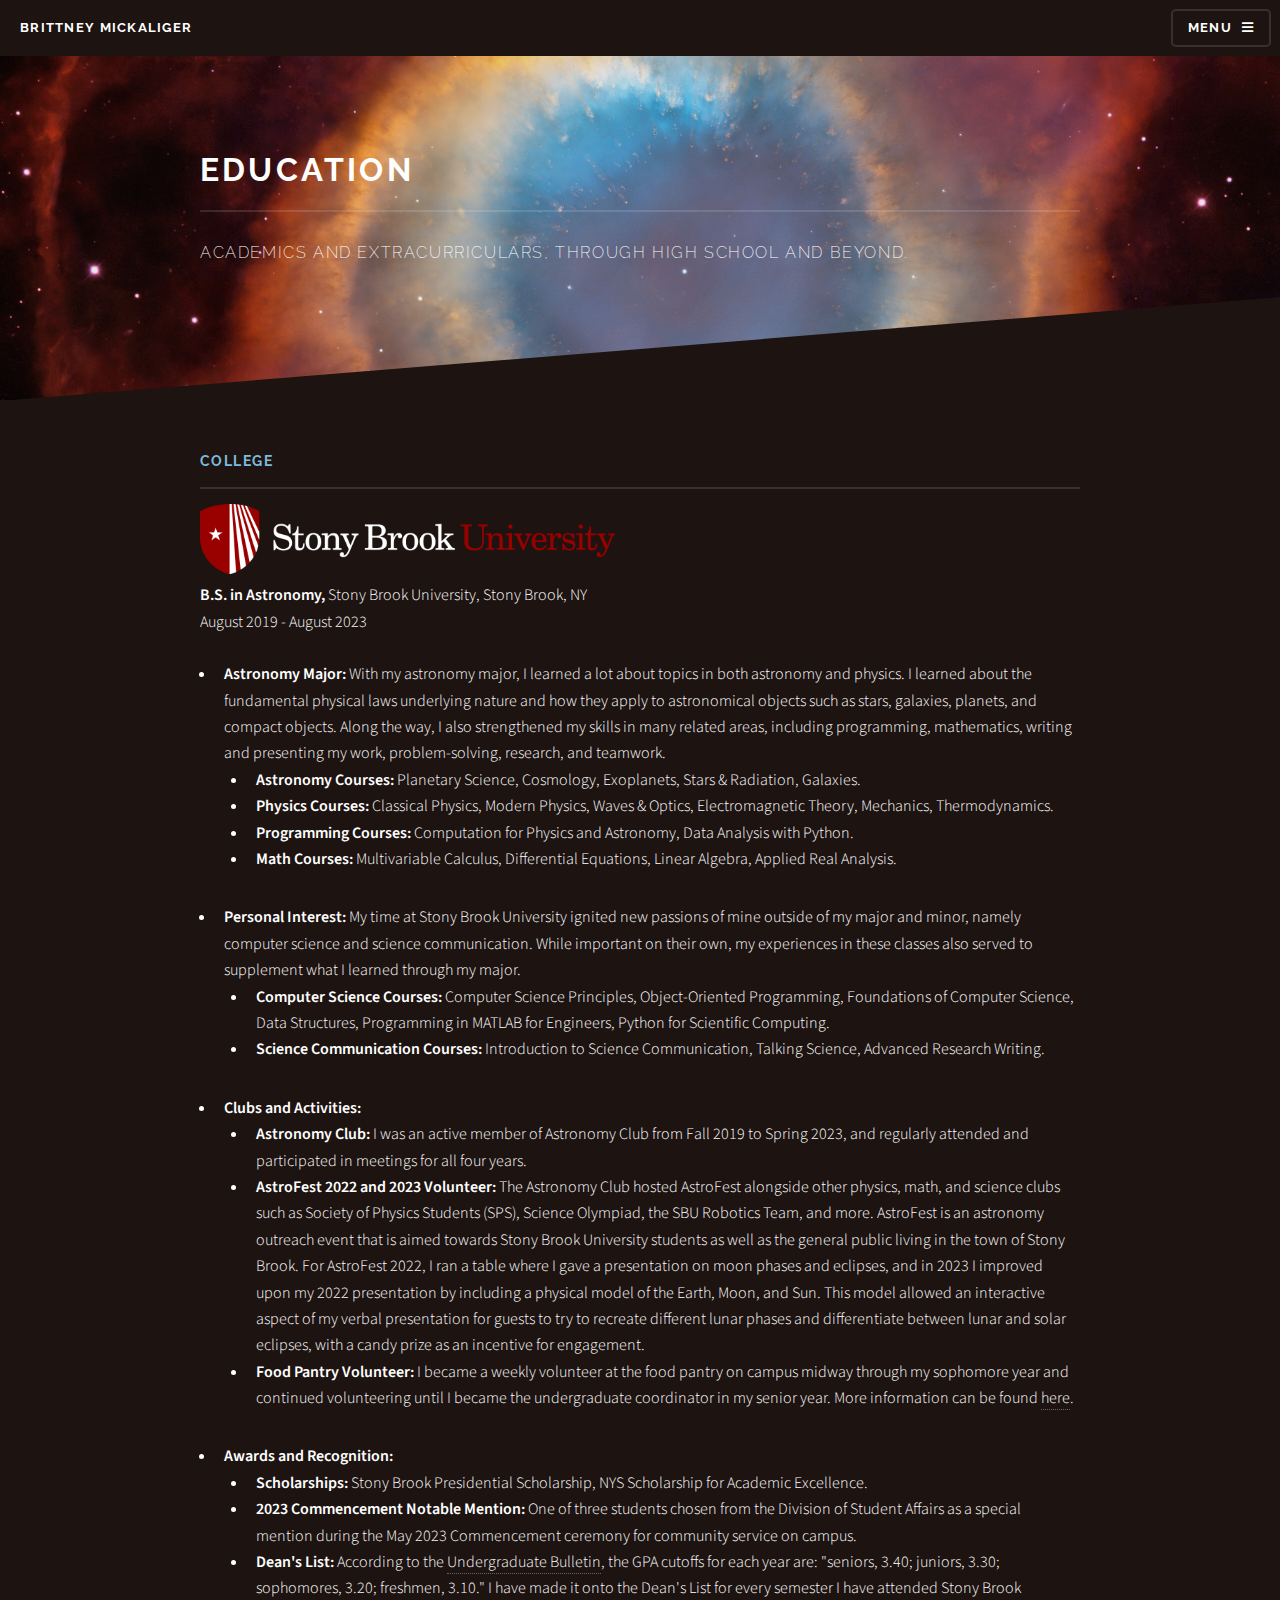
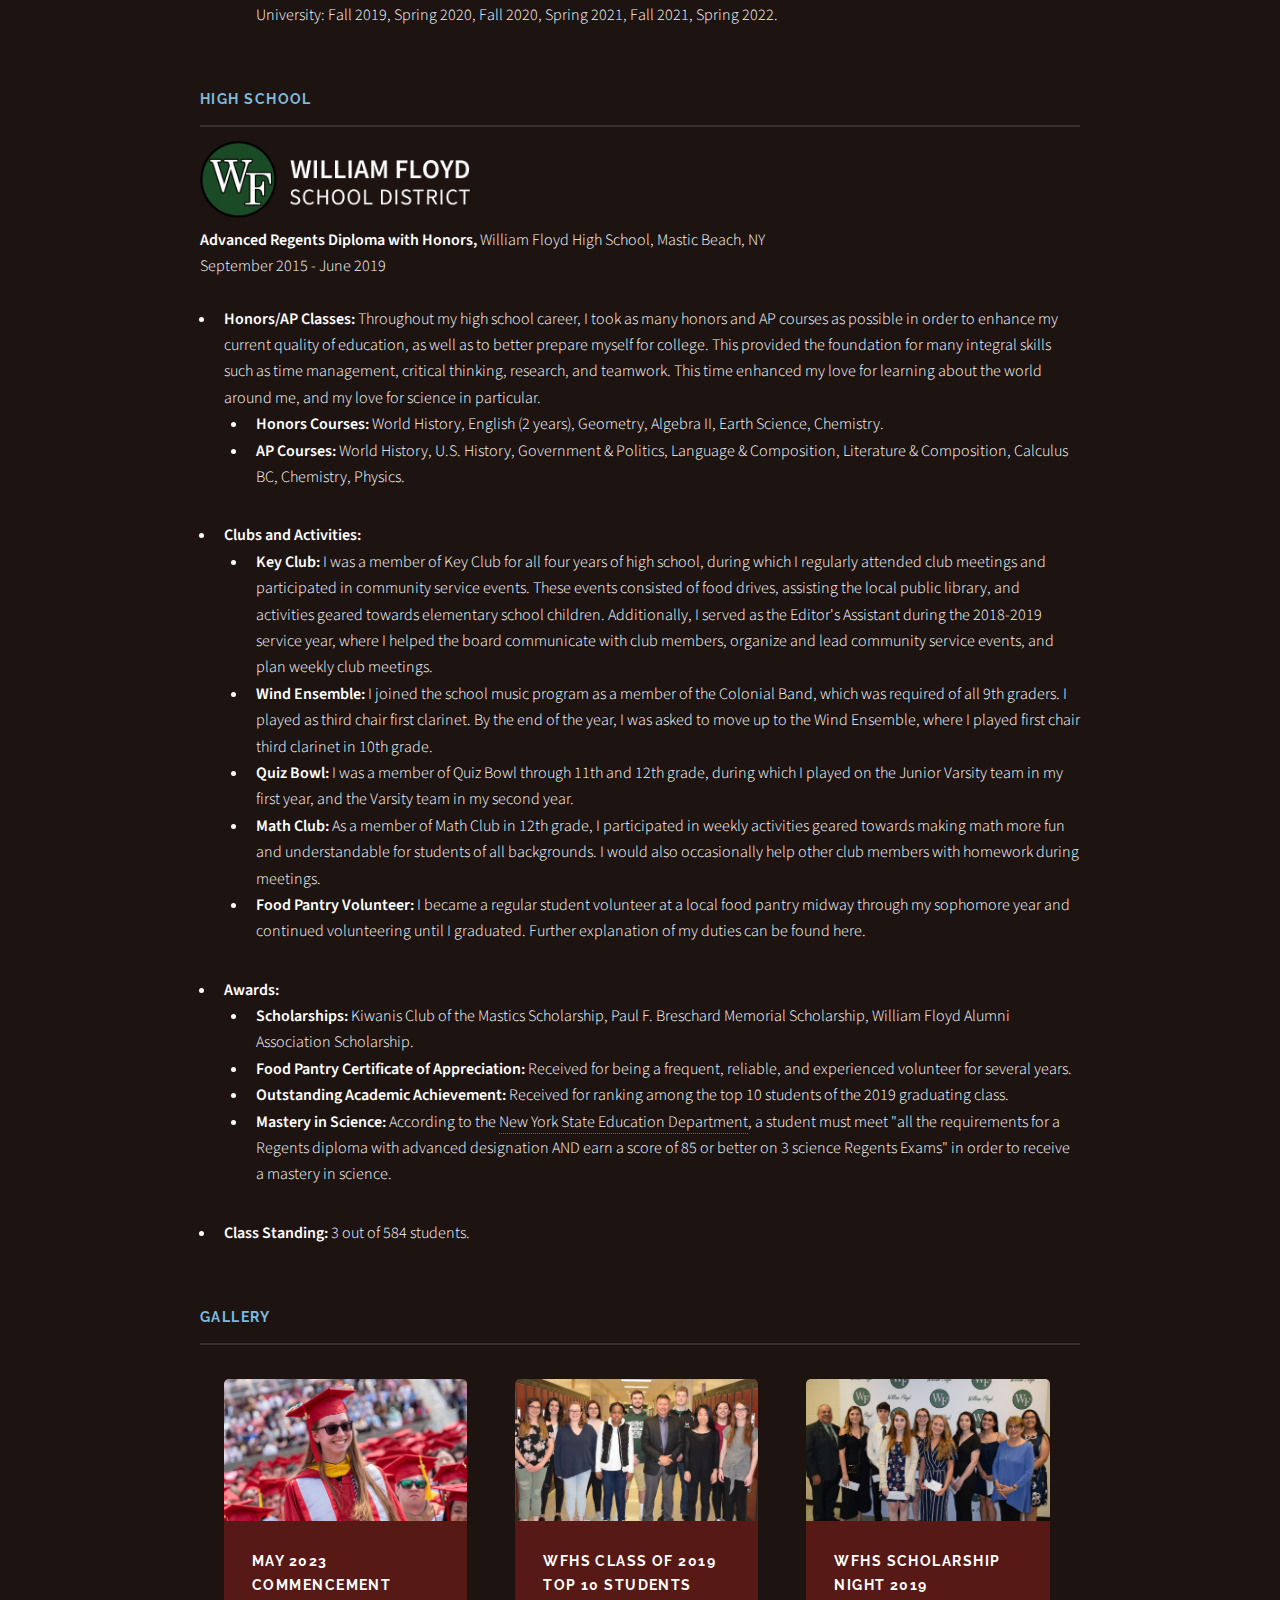
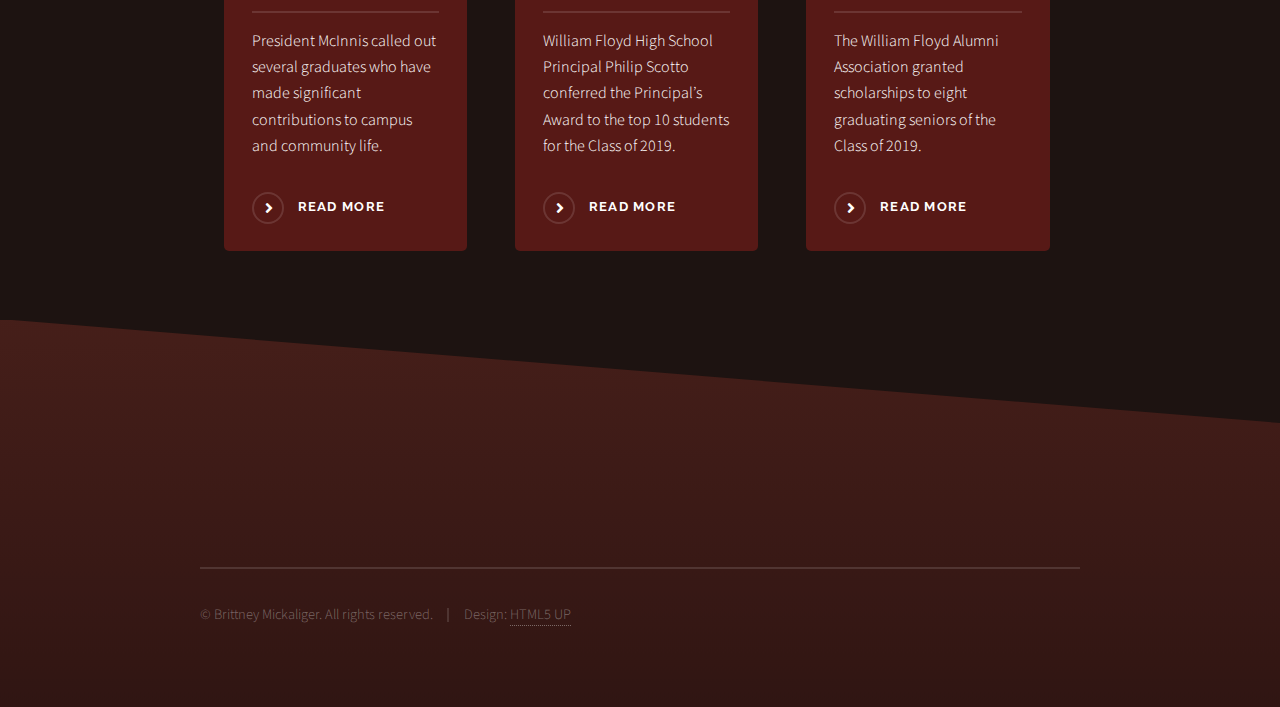
==== education.html @ c7c62855 "Added new page and updated previous ones." ====
<!DOCTYPE HTML>
<!--
	Solid State by HTML5 UP
	html5up.net | @ajlkn
	Free for personal and commercial use under the CCA 3.0 license (html5up.net/license)
-->
<html>
	<head>
		<title>Brittney Mickaliger's Education</title>
		<meta charset="utf-8" />
		<meta name="viewport" content="width=device-width, initial-scale=1, user-scalable=no" />
		<link rel="stylesheet" href="assets/css/main.css" />
		<noscript><link rel="stylesheet" href="assets/css/noscript.css" /></noscript>
	</head>
	<body class="is-preload">

		<!-- Page Wrapper -->
			<div id="page-wrapper">

				<!-- Header -->
					<header id="header">
						<h1><a href="index.html">Brittney Mickaliger</a></h1>
						<nav>
							<a href="#menu">Menu</a>
						</nav>
					</header>

				<!-- Menu -->
					<nav id="menu">
						<div class="inner">
							<h2>Menu</h2>
							<ul class="links">
								<li><a href="index.html">Home</a></li>
								<li><a href="experience.html">Experience</a></li>
								<li><a href="education.html">Education</a></li>
								<li><a href="skills.html">Skills</a></li>
								<li><a href="gallery.html">Gallery</a></li>
							</ul>
							<a href="#" class="close">Close</a>
						</div>
					</nav>

				<!-- Wrapper -->
					<section id="wrapper">
						<header>
							<div class="inner">
								<h2>Education</h2>
								<p>Academics and extracurriculars, through high school and beyond.</p>
							</div>
						</header>

						<!-- Content -->
							<div class="wrapper">
								<div class="inner">
								
									<h3 class="major"><font color="#7FBBDD">College</font></h3>
									<div class="col-6 col-12-medium">
												<a href="https://www.stonybrook.edu/" class="image"><img src="images/sbulogo.png" width="415" height="70" alt="Stony Brook University logo." /></a><br>												
												<b>B.S. in Astronomy,</b> Stony Brook University, Stony Brook, NY<br />
												August 2019 - August 2023 <br /><br />
												<ul>
													<li><b>Astronomy Major:</b> With my astronomy major, I learned a lot about topics in both astronomy and physics. I learned about the fundamental physical laws underlying nature and how they apply to astronomical objects such as stars, galaxies, planets, and compact objects. Along the way, I also strengthened my skills in many related areas, including programming, mathematics, writing and presenting my work, problem-solving, research, and teamwork.</li>
													
													  <ul><ul>
													    <li><b>Astronomy Courses:</b> Planetary Science, Cosmology, Exoplanets, Stars &amp; Radiation, Galaxies.</li>
													    <li><b>Physics Courses:</b> Classical Physics, Modern Physics, Waves &amp; Optics, Electromagnetic Theory, Mechanics, Thermodynamics.</li>
													    <li><b>Programming Courses:</b> Computation for Physics and Astronomy, Data Analysis with Python.</li>
													    <li><b>Math Courses:</b> Multivariable Calculus, Differential Equations, Linear Algebra, Applied Real Analysis.<br /></li>
													  </ul></ul>
													  
													<li><b>Personal Interest:</b> My time at Stony Brook University ignited new passions of mine outside of my major and minor, namely computer science and science communication. While important on their own, my experiences in these classes also served to supplement what I learned through my major.</li>
													
													  <ul><ul>
													    <li><b>Computer Science Courses:</b> Computer Science Principles, Object-Oriented Programming, Foundations of Computer Science, Data Structures, Programming in MATLAB for Engineers, Python for Scientific Computing.</li>
													    <li><b>Science Communication Courses:</b> Introduction to Science Communication, Talking Science, Advanced Research Writing.<br /></li>
													  </ul></ul>
													
													<li><b>Clubs and Activities:</b></li>
													
													  <ul><ul>
													    <li><b>Astronomy Club:</b> I was an active member of Astronomy Club from Fall 2019 to Spring 2023, and regularly attended and participated in meetings for all four years.</li>
													    <li><b>AstroFest 2022 and 2023 Volunteer:</b> The Astronomy Club hosted AstroFest alongside other physics, math, and science clubs such as Society of Physics Students (SPS), Science Olympiad, the SBU Robotics Team, and more. AstroFest is an astronomy outreach event that is aimed towards Stony Brook University students as well as the general public living in the town of Stony Brook. For AstroFest 2022, I ran a table where I gave a presentation on moon phases and eclipses, and in 2023 I improved upon my 2022 presentation by including a physical model of the Earth, Moon, and Sun. This model allowed an interactive aspect of my verbal presentation for guests to try to recreate different lunar phases and differentiate between lunar and solar eclipses, with a candy prize as an incentive for engagement.
													    <li><b>Food Pantry Volunteer:</b> I became a weekly volunteer at the food pantry on campus midway through my sophomore year and continued volunteering until I became the undergraduate coordinator in my senior year. More information can be found <a href="experience.html">here</a>.<br /> </li>
													  </ul></ul>
													  
													<li><b>Awards and Recognition:</b></li>
													
													<ul><ul>
													  <li><b>Scholarships:</b> Stony Brook Presidential Scholarship, NYS Scholarship for Academic Excellence.</li>
													  <li><b>2023 Commencement Notable Mention:</b> One of three students chosen from the Division of Student Affairs as a special mention during the May 2023 Commencement ceremony for community service on campus.</li>
													  <li><b>Dean's List:</b> According to the <a href="https://www.stonybrook.edu/sb/bulletin/current/policiesandregulations/scholarships_honors_awards/deans_list.php">Undergraduate Bulletin</a>, the GPA cutoffs for each year are: "seniors, 3.40; juniors, 3.30; sophomores, 3.20; freshmen, 3.10." I have made it onto the Dean's List for every semester I have attended Stony Brook University: Fall 2019, Spring 2020, Fall 2020, Spring 2021, Fall 2021, Spring 2022.<br /></li>
													</ul></ul>
												</ul>
											</div>

                  <br />
									<h3 class="major"><font color="#7FBBDD">High School</font></h3>
									<div class="col-6 col-12-medium">
									      <a href="https://www.wfsd.k12.ny.us/" class="image"><img src="images/wfloyd.png" width="270" height="77" alt="William Floyd School District logo." /></a><br>
												<b>Advanced Regents Diploma with Honors,</b> William Floyd High School, Mastic Beach, NY<br />
												September 2015 - June 2019 <br /><br />
												<ul>
													<li><b>Honors/AP Classes:</b> Throughout my high school career, I took as many honors and AP courses as possible in order to enhance my current quality of education, as well as to better prepare myself for college. This provided the foundation for many integral skills such as time management, critical thinking, research, and teamwork. This time enhanced my love for learning about the world around me, and my love for science in particular.</li>
													
													  <ul><ul>
													    <li><b>Honors Courses:</b> World History, English (2 years), Geometry, Algebra II, Earth Science, Chemistry.</li>
													    <li><b>AP Courses:</b> World History, U.S. History, Government & Politics, Language & Composition, Literature & Composition, Calculus BC, Chemistry, Physics.<br /></li>
													  </ul></ul>
													
													<li><b>Clubs and Activities:</b></li>
													
													  <ul><ul>
													    <li><b>Key Club:</b> I was a member of Key Club for all four years of high school, during which I regularly attended club meetings and participated in community service events. These events consisted of food drives, assisting the local public library, and activities geared towards elementary school children. Additionally, I served as the Editor's Assistant during the 2018-2019 service year, where I helped the board communicate with club members, organize and lead community service events, and plan weekly club meetings.</li>
													    <li><b>Wind Ensemble:</b> I joined the school music program as a member of the Colonial Band, which was required of all 9th graders. I played as third chair first clarinet. By the end of the year, I was asked to move up to the Wind Ensemble, where I played first chair third clarinet in 10th grade.</li>
													    <li><b>Quiz Bowl:</b> I was a member of Quiz Bowl through 11th and 12th grade, during which I played on the Junior Varsity team in my first year, and the Varsity team in my second year.</li>
													    <li><b>Math Club:</b> As a member of Math Club in 12th grade, I participated in weekly activities geared towards making math more fun and understandable for students of all backgrounds. I would also occasionally help other club members with homework during meetings. </li>
													    <li><b>Food Pantry Volunteer:</b> I became a regular student volunteer at a local food pantry midway through my sophomore year and continued volunteering until I graduated. Further explanation of my duties can be found here.<br /> </li>
													  </ul></ul>
													  
													<li><b>Awards:</b></li>
													
													<ul><ul>
													  <li><b>Scholarships:</b> Kiwanis Club of the Mastics Scholarship, Paul F. Breschard Memorial Scholarship, William Floyd Alumni Association Scholarship.</li>
													  <li><b>Food Pantry Certificate of Appreciation:</b> Received for being a frequent, reliable, and experienced volunteer for several years.</li>
													  <li><b>Outstanding Academic Achievement:</b> Received for ranking among the top 10 students of the 2019 graduating class.</li>
													  <li><b>Mastery in Science:</b> According to the <a href="http://www.nysed.gov/common/nysed/files/currentdiplomarequirements.pdf">New York State Education Department</a>, a student must meet "all the requirements for a Regents diploma with advanced designation AND earn a score of 85 or better on 3 science Regents Exams" in order to receive a mastery in science.<br /></li>
													</ul></ul>
													
													<li><b>Class Standing:</b> 3 out of 584 students.</li>
												</ul>
											</div>

                  <br />
									<h3 class="major"><font color="#7FBBDD">Gallery</font></h3>

									<section class="features">
										<article>
											<a href="https://news.stonybrook.edu/university/class-of-2023-celebrates-at-63rd-sbu-commencement/" class="image"><img src="images/commencement.jpg" alt="" /></a>
											<h3 class="major">May 2023 Commencement</h3>
											<p>President McInnis called out several graduates who have made significant contributions to campus and community life.</p>
											<a href="https://news.stonybrook.edu/university/class-of-2023-celebrates-at-63rd-sbu-commencement/" class="special">Read more</a>
										</article>
										<article>
											<a href="https://www.wfsd.k12.ny.us/post/~board/posts/post/top-10-students-for-the-william-floyd-class-of-2019" class="image"><img src="images/wfhs_2019.jpg" alt="" /></a>
											<h3 class="major">WFHS Class of 2019 Top 10 Students</h3>
											<p>William Floyd High School Principal Philip Scotto conferred the Principal’s Award to the top 10 students for the Class of 2019.</p>
											<a href="https://www.wfsd.k12.ny.us/post/~board/posts/post/top-10-students-for-the-william-floyd-class-of-2019" class="special">Read more</a>
										</article>
										<article>
											<a href="https://www.facebook.com/WilliamFloydAlumniAssociation/photos/pb.100063644469193.-2207520000/10157106839129220/?type=3" class="image"><img src="images/scholarship_2019.jpg" alt="" /></a>
											<h3 class="major">WFHS Scholarship Night 2019</h3>
											<p>The William Floyd Alumni Association granted scholarships to eight graduating seniors of the Class of 2019.</p>
											<a href="https://www.facebook.com/WilliamFloydAlumniAssociation/photos/pb.100063644469193.-2207520000/10157106839129220/?type=3" class="special">Read more</a>
										</article>
									</section>

								</div>
							</div>

					</section>

				<!-- Footer -->
					<section id="footer">
						<div class="inner">
							<ul class="copyright">
								<li>&copy; Brittney Mickaliger. All rights reserved.</li><li>Design: <a href="http://html5up.net">HTML5 UP</a></li>
							</ul>
						</div>
					</section>

			</div>

		<!-- Scripts -->
			<script src="assets/js/jquery.min.js"></script>
			<script src="assets/js/jquery.scrollex.min.js"></script>
			<script src="assets/js/browser.min.js"></script>
			<script src="assets/js/breakpoints.min.js"></script>
			<script src="assets/js/util.js"></script>
			<script src="assets/js/main.js"></script>

	</body>
</html>
---- assets/css/main.css ----
@import url(fontawesome-all.min.css);
@import url("https://fonts.googleapis.com/css?family=Raleway:200,700|Source+Sans+Pro:300,600,300italic,600italic");

/*
	Solid State by HTML5 UP
	html5up.net | @ajlkn
	Free for personal and commercial use under the CCA 3.0 license (html5up.net/license)
*/

html, body, div, span, applet, object,
iframe, h1, h2, h3, h4, h5, h6, p, blockquote,
pre, a, abbr, acronym, address, big, cite,
code, del, dfn, em, img, ins, kbd, q, s, samp,
small, strike, strong, sub, sup, tt, var, b,
u, i, center, dl, dt, dd, ol, ul, li, fieldset,
form, label, legend, table, caption, tbody,
tfoot, thead, tr, th, td, article, aside,
canvas, details, embed, figure, figcaption,
footer, header, hgroup, menu, nav, output, ruby,
section, summary, time, mark, audio, video {
	margin: 0;
	padding: 0;
	border: 0;
	font-size: 100%;
	font: inherit;
	vertical-align: baseline;}

article, aside, details, figcaption, figure,
footer, header, hgroup, menu, nav, section {
	display: block;}

body {
	line-height: 1;
}

ol, ul {
	list-style: none;
}

blockquote, q {
	quotes: none;
}

	blockquote:before, blockquote:after, q:before, q:after {
		content: '';
		content: none;
	}

table {
	border-collapse: collapse;
	border-spacing: 0;
}

body {
	-webkit-text-size-adjust: none;
}

mark {
	background-color: transparent;
	color: inherit;
}

input::-moz-focus-inner {
	border: 0;
	padding: 0;
}

input, select, textarea {
	-moz-appearance: none;
	-webkit-appearance: none;
	-ms-appearance: none;
	appearance: none;
}

/* Basic */

	@-ms-viewport {
		width: device-width;
	}

	body {
		-ms-overflow-style: scrollbar;
	}

	@media screen and (max-width: 480px) {

		html, body {
			min-width: 320px;
		}

	}

	html {
		box-sizing: border-box;
	}

	*, *:before, *:after {
		box-sizing: inherit;
	}

	body {
		background-color: #1D1311;
		background-image: linear-gradient(to top, rgba(29, 19, 17, 0.1), rgba(29, 19, 17, 0.1)), url("../../images/banner.jpg");
		background-size: auto,
 cover;
		background-attachment: fixed,
 fixed;
		background-position: center,
 center;
	}

		body.is-preload *, body.is-preload *:before, body.is-preload *:after {
			-moz-animation: none !important;
			-webkit-animation: none !important;
			-ms-animation: none !important;
			animation: none !important;
			-moz-transition: none !important;
			-webkit-transition: none !important;
			-ms-transition: none !important;
			transition: none !important;
		}

/* Type */

	body, input, select, textarea {
		color: #ffffff;
		font-family: "Source Sans Pro", Helvetica, sans-serif;
		font-size: 16.5pt;
		font-weight: 300;
		line-height: 1.65;
	}

		@media screen and (max-width: 1680px) {

			body, input, select, textarea {
				font-size: 13pt;
			}

		}

		@media screen and (max-width: 1280px) {

			body, input, select, textarea {
				font-size: 12pt;
			}

		}

		@media screen and (max-width: 980px) {

			body, input, select, textarea {
				font-size: 12pt;
			}

		}

		@media screen and (max-width: 736px) {

			body, input, select, textarea {
				font-size: 12pt;
			}

		}

		@media screen and (max-width: 480px) {

			body, input, select, textarea {
				font-size: 12pt;
			}

		}

	a {
		-moz-transition: color 0.2s ease-in-out, border-bottom-color 0.2s ease-in-out;
		-webkit-transition: color 0.2s ease-in-out, border-bottom-color 0.2s ease-in-out;
		-ms-transition: color 0.2s ease-in-out, border-bottom-color 0.2s ease-in-out;
		transition: color 0.2s ease-in-out, border-bottom-color 0.2s ease-in-out;
		border-bottom: dotted 1px rgba(255, 255, 255, 0.35);
		color: #ffffff;
		text-decoration: none;
	}

		a:hover {
			border-bottom-color: transparent;
			color: #ffffff !important;
		}

		a.special:not(.button) {
			text-decoration: none;
			border-bottom: 0;
			display: block;
			font-family: Raleway, Helvetica, sans-serif;
			font-size: 0.8em;
			font-weight: 700;
			letter-spacing: 0.1em;
			margin: 0 0 2em 0;
			text-transform: uppercase;
		}

			a.special:not(.button):before {
				-moz-osx-font-smoothing: grayscale;
				-webkit-font-smoothing: antialiased;
				display: inline-block;
				font-style: normal;
				font-variant: normal;
				text-rendering: auto;
				line-height: 1;
				text-transform: none !important;
				font-family: 'Font Awesome 5 Free';
				font-weight: 900;
			}

			a.special:not(.button):before {
				-moz-transition: background-color 0.2s ease-in-out;
				-webkit-transition: background-color 0.2s ease-in-out;
				-ms-transition: background-color 0.2s ease-in-out;
				transition: background-color 0.2s ease-in-out;
				border-radius: 100%;
				border: solid 2px rgba(255, 255, 255, 0.125);
				content: '\f105';
				display: inline-block;
				font-size: 1.25em;
				height: 2em;
				line-height: 1.75em;
				margin-right: 0.85em;
				text-align: center;
				text-indent: 0.15em;
				vertical-align: middle;
				width: 2em;
			}

			a.special:not(.button):hover:before {
				background-color: rgba(255, 255, 255, 0.025);
			}

			a.special:not(.button):active:before {
				background-color: rgba(255, 255, 255, 0.075);
			}

	strong, b {
		color: #ffffff;
		font-weight: 600;
	}

	em, i {
		font-style: italic;
	}

	p {
		margin: 0 0 2em 0;
	}

	h1, h2, h3, h4, h5, h6 {
		color: #ffffff;
		font-family: Raleway, Helvetica, sans-serif;
		font-weight: 700;
		letter-spacing: 0.1em;
		margin: 0 0 1em 0;
		text-transform: uppercase;
	}

		h1 a, h2 a, h3 a, h4 a, h5 a, h6 a {
			color: inherit;
			text-decoration: none;
			border-bottom: 0;
		}

		h1 span, h2 span, h3 span, h4 span, h5 span, h6 span {
			font-weight: 200;
		}

		h1.major, h2.major, h3.major, h4.major, h5.major, h6.major {
			padding-bottom: 1em;
			border-bottom: solid 2px rgba(255, 255, 255, 0.125);
		}

	h2 {
		font-size: 1.2em;
	}

	h3 {
		font-size: 0.9em;
	}

	h4 {
		font-size: 0.7em;
	}

	h5 {
		font-size: 0.7em;
	}

	h6 {
		font-size: 0.7em;
	}

	@media screen and (max-width: 736px) {

		h2 {
			font-size: 1em;
		}

		h3 {
			font-size: 0.8em;
		}

	}

	sub {
		font-size: 0.8em;
		position: relative;
		top: 0.5em;
	}

	sup {
		font-size: 0.8em;
		position: relative;
		top: -0.5em;
	}

	blockquote {
		border-left: solid 4px rgba(255, 255, 255, 0.125);
		margin: 0 0 2em 0;
		padding: 0.5em 0 0.5em 2em;
	}

	code {
		background: rgba(255, 255, 255, 0.025);
		border-radius: 5px;
		border: solid 2px rgba(255, 255, 255, 0.125);
		font-family: "Courier New", monospace;
		font-size: 0.9em;
		margin: 0 0.25em;
		padding: 0.25em 0.65em;
	}

	pre {
		-webkit-overflow-scrolling: touch;
		font-family: "Courier New", monospace;
		font-size: 0.9em;
		margin: 0 0 2em 0;
	}

		pre code {
			display: block;
			line-height: 1.75em;
			padding: 1em 1.5em;
			overflow-x: auto;
		}

	hr {
		border: 0;
		border-bottom: solid 2px rgba(255, 255, 255, 0.125);
		margin: 2.5em 0;
	}

		hr.major {
			margin: 4em 0;
		}

	.align-left {
		text-align: left;
	}

	.align-center {
		text-align: center;
	}

	.align-right {
		text-align: right;
	}

/* Row */

	.row {
		display: flex;
		flex-wrap: wrap;
		box-sizing: border-box;
		align-items: stretch;
	}

		.row > * {
			box-sizing: border-box;
		}

		.row.gtr-uniform > * > :last-child {
			margin-bottom: 0;
		}

		.row.aln-left {
			justify-content: flex-start;
		}

		.row.aln-center {
			justify-content: center;
		}

		.row.aln-right {
			justify-content: flex-end;
		}

		.row.aln-top {
			align-items: flex-start;
		}

		.row.aln-middle {
			align-items: center;
		}

		.row.aln-bottom {
			align-items: flex-end;
		}

		.row > .imp {
			order: -1;
		}

		.row > .col-1 {
			width: 8.33333%;
		}

		.row > .off-1 {
			margin-left: 8.33333%;
		}

		.row > .col-2 {
			width: 16.66667%;
		}

		.row > .off-2 {
			margin-left: 16.66667%;
		}

		.row > .col-3 {
			width: 25%;
		}

		.row > .off-3 {
			margin-left: 25%;
		}

		.row > .col-4 {
			width: 33.33333%;
		}

		.row > .off-4 {
			margin-left: 33.33333%;
		}

		.row > .col-5 {
			width: 41.66667%;
		}

		.row > .off-5 {
			margin-left: 41.66667%;
		}

		.row > .col-6 {
			width: 50%;
		}

		.row > .off-6 {
			margin-left: 50%;
		}

		.row > .col-7 {
			width: 58.33333%;
		}

		.row > .off-7 {
			margin-left: 58.33333%;
		}

		.row > .col-8 {
			width: 66.66667%;
		}

		.row > .off-8 {
			margin-left: 66.66667%;
		}

		.row > .col-9 {
			width: 75%;
		}

		.row > .off-9 {
			margin-left: 75%;
		}

		.row > .col-10 {
			width: 83.33333%;
		}

		.row > .off-10 {
			margin-left: 83.33333%;
		}

		.row > .col-11 {
			width: 91.66667%;
		}

		.row > .off-11 {
			margin-left: 91.66667%;
		}

		.row > .col-12 {
			width: 100%;
		}

		.row > .off-12 {
			margin-left: 100%;
		}

		.row.gtr-0 {
			margin-top: 0;
			margin-left: 0em;
		}

			.row.gtr-0 > * {
				padding: 0 0 0 0em;
			}

			.row.gtr-0.gtr-uniform {
				margin-top: 0em;
			}

				.row.gtr-0.gtr-uniform > * {
					padding-top: 0em;
				}

		.row.gtr-25 {
			margin-top: 0;
			margin-left: -0.4375em;
		}

			.row.gtr-25 > * {
				padding: 0 0 0 0.4375em;
			}

			.row.gtr-25.gtr-uniform {
				margin-top: -0.4375em;
			}

				.row.gtr-25.gtr-uniform > * {
					padding-top: 0.4375em;
				}

		.row.gtr-50 {
			margin-top: 0;
			margin-left: -0.875em;
		}

			.row.gtr-50 > * {
				padding: 0 0 0 0.875em;
			}

			.row.gtr-50.gtr-uniform {
				margin-top: -0.875em;
			}

				.row.gtr-50.gtr-uniform > * {
					padding-top: 0.875em;
				}

		.row {
			margin-top: 0;
			margin-left: -1.75em;
		}

			.row > * {
				padding: 0 0 0 1.75em;
			}

			.row.gtr-uniform {
				margin-top: -1.75em;
			}

				.row.gtr-uniform > * {
					padding-top: 1.75em;
				}

		.row.gtr-150 {
			margin-top: 0;
			margin-left: -2.625em;
		}

			.row.gtr-150 > * {
				padding: 0 0 0 2.625em;
			}

			.row.gtr-150.gtr-uniform {
				margin-top: -2.625em;
			}

				.row.gtr-150.gtr-uniform > * {
					padding-top: 2.625em;
				}

		.row.gtr-200 {
			margin-top: 0;
			margin-left: -3.5em;
		}

			.row.gtr-200 > * {
				padding: 0 0 0 3.5em;
			}

			.row.gtr-200.gtr-uniform {
				margin-top: -3.5em;
			}

				.row.gtr-200.gtr-uniform > * {
					padding-top: 3.5em;
				}

		@media screen and (max-width: 1680px) {

			.row {
				display: flex;
				flex-wrap: wrap;
				box-sizing: border-box;
				align-items: stretch;
			}

				.row > * {
					box-sizing: border-box;
				}

				.row.gtr-uniform > * > :last-child {
					margin-bottom: 0;
				}

				.row.aln-left {
					justify-content: flex-start;
				}

				.row.aln-center {
					justify-content: center;
				}

				.row.aln-right {
					justify-content: flex-end;
				}

				.row.aln-top {
					align-items: flex-start;
				}

				.row.aln-middle {
					align-items: center;
				}

				.row.aln-bottom {
					align-items: flex-end;
				}

				.row > .imp-xlarge {
					order: -1;
				}

				.row > .col-1-xlarge {
					width: 8.33333%;
				}

				.row > .off-1-xlarge {
					margin-left: 8.33333%;
				}

				.row > .col-2-xlarge {
					width: 16.66667%;
				}

				.row > .off-2-xlarge {
					margin-left: 16.66667%;
				}

				.row > .col-3-xlarge {
					width: 25%;
				}

				.row > .off-3-xlarge {
					margin-left: 25%;
				}

				.row > .col-4-xlarge {
					width: 33.33333%;
				}

				.row > .off-4-xlarge {
					margin-left: 33.33333%;
				}

				.row > .col-5-xlarge {
					width: 41.66667%;
				}

				.row > .off-5-xlarge {
					margin-left: 41.66667%;
				}

				.row > .col-6-xlarge {
					width: 50%;
				}

				.row > .off-6-xlarge {
					margin-left: 50%;
				}

				.row > .col-7-xlarge {
					width: 58.33333%;
				}

				.row > .off-7-xlarge {
					margin-left: 58.33333%;
				}

				.row > .col-8-xlarge {
					width: 66.66667%;
				}

				.row > .off-8-xlarge {
					margin-left: 66.66667%;
				}

				.row > .col-9-xlarge {
					width: 75%;
				}

				.row > .off-9-xlarge {
					margin-left: 75%;
				}

				.row > .col-10-xlarge {
					width: 83.33333%;
				}

				.row > .off-10-xlarge {
					margin-left: 83.33333%;
				}

				.row > .col-11-xlarge {
					width: 91.66667%;
				}

				.row > .off-11-xlarge {
					margin-left: 91.66667%;
				}

				.row > .col-12-xlarge {
					width: 100%;
				}

				.row > .off-12-xlarge {
					margin-left: 100%;
				}

				.row.gtr-0 {
					margin-top: 0;
					margin-left: 0em;
				}

					.row.gtr-0 > * {
						padding: 0 0 0 0em;
					}

					.row.gtr-0.gtr-uniform {
						margin-top: 0em;
					}

						.row.gtr-0.gtr-uniform > * {
							padding-top: 0em;
						}

				.row.gtr-25 {
					margin-top: 0;
					margin-left: -0.4375em;
				}

					.row.gtr-25 > * {
						padding: 0 0 0 0.4375em;
					}

					.row.gtr-25.gtr-uniform {
						margin-top: -0.4375em;
					}

						.row.gtr-25.gtr-uniform > * {
							padding-top: 0.4375em;
						}

				.row.gtr-50 {
					margin-top: 0;
					margin-left: -0.875em;
				}

					.row.gtr-50 > * {
						padding: 0 0 0 0.875em;
					}

					.row.gtr-50.gtr-uniform {
						margin-top: -0.875em;
					}

						.row.gtr-50.gtr-uniform > * {
							padding-top: 0.875em;
						}

				.row {
					margin-top: 0;
					margin-left: -1.75em;
				}

					.row > * {
						padding: 0 0 0 1.75em;
					}

					.row.gtr-uniform {
						margin-top: -1.75em;
					}

						.row.gtr-uniform > * {
							padding-top: 1.75em;
						}

				.row.gtr-150 {
					margin-top: 0;
					margin-left: -2.625em;
				}

					.row.gtr-150 > * {
						padding: 0 0 0 2.625em;
					}

					.row.gtr-150.gtr-uniform {
						margin-top: -2.625em;
					}

						.row.gtr-150.gtr-uniform > * {
							padding-top: 2.625em;
						}

				.row.gtr-200 {
					margin-top: 0;
					margin-left: -3.5em;
				}

					.row.gtr-200 > * {
						padding: 0 0 0 3.5em;
					}

					.row.gtr-200.gtr-uniform {
						margin-top: -3.5em;
					}

						.row.gtr-200.gtr-uniform > * {
							padding-top: 3.5em;
						}

		}

		@media screen and (max-width: 1280px) {

			.row {
				display: flex;
				flex-wrap: wrap;
				box-sizing: border-box;
				align-items: stretch;
			}

				.row > * {
					box-sizing: border-box;
				}

				.row.gtr-uniform > * > :last-child {
					margin-bottom: 0;
				}

				.row.aln-left {
					justify-content: flex-start;
				}

				.row.aln-center {
					justify-content: center;
				}

				.row.aln-right {
					justify-content: flex-end;
				}

				.row.aln-top {
					align-items: flex-start;
				}

				.row.aln-middle {
					align-items: center;
				}

				.row.aln-bottom {
					align-items: flex-end;
				}

				.row > .imp-large {
					order: -1;
				}

				.row > .col-1-large {
					width: 8.33333%;
				}

				.row > .off-1-large {
					margin-left: 8.33333%;
				}

				.row > .col-2-large {
					width: 16.66667%;
				}

				.row > .off-2-large {
					margin-left: 16.66667%;
				}

				.row > .col-3-large {
					width: 25%;
				}

				.row > .off-3-large {
					margin-left: 25%;
				}

				.row > .col-4-large {
					width: 33.33333%;
				}

				.row > .off-4-large {
					margin-left: 33.33333%;
				}

				.row > .col-5-large {
					width: 41.66667%;
				}

				.row > .off-5-large {
					margin-left: 41.66667%;
				}

				.row > .col-6-large {
					width: 50%;
				}

				.row > .off-6-large {
					margin-left: 50%;
				}

				.row > .col-7-large {
					width: 58.33333%;
				}

				.row > .off-7-large {
					margin-left: 58.33333%;
				}

				.row > .col-8-large {
					width: 66.66667%;
				}

				.row > .off-8-large {
					margin-left: 66.66667%;
				}

				.row > .col-9-large {
					width: 75%;
				}

				.row > .off-9-large {
					margin-left: 75%;
				}

				.row > .col-10-large {
					width: 83.33333%;
				}

				.row > .off-10-large {
					margin-left: 83.33333%;
				}

				.row > .col-11-large {
					width: 91.66667%;
				}

				.row > .off-11-large {
					margin-left: 91.66667%;
				}

				.row > .col-12-large {
					width: 100%;
				}

				.row > .off-12-large {
					margin-left: 100%;
				}

				.row.gtr-0 {
					margin-top: 0;
					margin-left: 0em;
				}

					.row.gtr-0 > * {
						padding: 0 0 0 0em;
					}

					.row.gtr-0.gtr-uniform {
						margin-top: 0em;
					}

						.row.gtr-0.gtr-uniform > * {
							padding-top: 0em;
						}

				.row.gtr-25 {
					margin-top: 0;
					margin-left: -0.4375em;
				}

					.row.gtr-25 > * {
						padding: 0 0 0 0.4375em;
					}

					.row.gtr-25.gtr-uniform {
						margin-top: -0.4375em;
					}

						.row.gtr-25.gtr-uniform > * {
							padding-top: 0.4375em;
						}

				.row.gtr-50 {
					margin-top: 0;
					margin-left: -0.875em;
				}

					.row.gtr-50 > * {
						padding: 0 0 0 0.875em;
					}

					.row.gtr-50.gtr-uniform {
						margin-top: -0.875em;
					}

						.row.gtr-50.gtr-uniform > * {
							padding-top: 0.875em;
						}

				.row {
					margin-top: 0;
					margin-left: -1.75em;
				}

					.row > * {
						padding: 0 0 0 1.75em;
					}

					.row.gtr-uniform {
						margin-top: -1.75em;
					}

						.row.gtr-uniform > * {
							padding-top: 1.75em;
						}

				.row.gtr-150 {
					margin-top: 0;
					margin-left: -2.625em;
				}

					.row.gtr-150 > * {
						padding: 0 0 0 2.625em;
					}

					.row.gtr-150.gtr-uniform {
						margin-top: -2.625em;
					}

						.row.gtr-150.gtr-uniform > * {
							padding-top: 2.625em;
						}

				.row.gtr-200 {
					margin-top: 0;
					margin-left: -3.5em;
				}

					.row.gtr-200 > * {
						padding: 0 0 0 3.5em;
					}

					.row.gtr-200.gtr-uniform {
						margin-top: -3.5em;
					}

						.row.gtr-200.gtr-uniform > * {
							padding-top: 3.5em;
						}

		}

		@media screen and (max-width: 980px) {

			.row {
				display: flex;
				flex-wrap: wrap;
				box-sizing: border-box;
				align-items: stretch;
			}

				.row > * {
					box-sizing: border-box;
				}

				.row.gtr-uniform > * > :last-child {
					margin-bottom: 0;
				}

				.row.aln-left {
					justify-content: flex-start;
				}

				.row.aln-center {
					justify-content: center;
				}

				.row.aln-right {
					justify-content: flex-end;
				}

				.row.aln-top {
					align-items: flex-start;
				}

				.row.aln-middle {
					align-items: center;
				}

				.row.aln-bottom {
					align-items: flex-end;
				}

				.row > .imp-medium {
					order: -1;
				}

				.row > .col-1-medium {
					width: 8.33333%;
				}

				.row > .off-1-medium {
					margin-left: 8.33333%;
				}

				.row > .col-2-medium {
					width: 16.66667%;
				}

				.row > .off-2-medium {
					margin-left: 16.66667%;
				}

				.row > .col-3-medium {
					width: 25%;
				}

				.row > .off-3-medium {
					margin-left: 25%;
				}

				.row > .col-4-medium {
					width: 33.33333%;
				}

				.row > .off-4-medium {
					margin-left: 33.33333%;
				}

				.row > .col-5-medium {
					width: 41.66667%;
				}

				.row > .off-5-medium {
					margin-left: 41.66667%;
				}

				.row > .col-6-medium {
					width: 50%;
				}

				.row > .off-6-medium {
					margin-left: 50%;
				}

				.row > .col-7-medium {
					width: 58.33333%;
				}

				.row > .off-7-medium {
					margin-left: 58.33333%;
				}

				.row > .col-8-medium {
					width: 66.66667%;
				}

				.row > .off-8-medium {
					margin-left: 66.66667%;
				}

				.row > .col-9-medium {
					width: 75%;
				}

				.row > .off-9-medium {
					margin-left: 75%;
				}

				.row > .col-10-medium {
					width: 83.33333%;
				}

				.row > .off-10-medium {
					margin-left: 83.33333%;
				}

				.row > .col-11-medium {
					width: 91.66667%;
				}

				.row > .off-11-medium {
					margin-left: 91.66667%;
				}

				.row > .col-12-medium {
					width: 100%;
				}

				.row > .off-12-medium {
					margin-left: 100%;
				}

				.row.gtr-0 {
					margin-top: 0;
					margin-left: 0em;
				}

					.row.gtr-0 > * {
						padding: 0 0 0 0em;
					}

					.row.gtr-0.gtr-uniform {
						margin-top: 0em;
					}

						.row.gtr-0.gtr-uniform > * {
							padding-top: 0em;
						}

				.row.gtr-25 {
					margin-top: 0;
					margin-left: -0.4375em;
				}

					.row.gtr-25 > * {
						padding: 0 0 0 0.4375em;
					}

					.row.gtr-25.gtr-uniform {
						margin-top: -0.4375em;
					}

						.row.gtr-25.gtr-uniform > * {
							padding-top: 0.4375em;
						}

				.row.gtr-50 {
					margin-top: 0;
					margin-left: -0.875em;
				}

					.row.gtr-50 > * {
						padding: 0 0 0 0.875em;
					}

					.row.gtr-50.gtr-uniform {
						margin-top: -0.875em;
					}

						.row.gtr-50.gtr-uniform > * {
							padding-top: 0.875em;
						}

				.row {
					margin-top: 0;
					margin-left: -1.75em;
				}

					.row > * {
						padding: 0 0 0 1.75em;
					}

					.row.gtr-uniform {
						margin-top: -1.75em;
					}

						.row.gtr-uniform > * {
							padding-top: 1.75em;
						}

				.row.gtr-150 {
					margin-top: 0;
					margin-left: -2.625em;
				}

					.row.gtr-150 > * {
						padding: 0 0 0 2.625em;
					}

					.row.gtr-150.gtr-uniform {
						margin-top: -2.625em;
					}

						.row.gtr-150.gtr-uniform > * {
							padding-top: 2.625em;
						}

				.row.gtr-200 {
					margin-top: 0;
					margin-left: -3.5em;
				}

					.row.gtr-200 > * {
						padding: 0 0 0 3.5em;
					}

					.row.gtr-200.gtr-uniform {
						margin-top: -3.5em;
					}

						.row.gtr-200.gtr-uniform > * {
							padding-top: 3.5em;
						}

		}

		@media screen and (max-width: 736px) {

			.row {
				display: flex;
				flex-wrap: wrap;
				box-sizing: border-box;
				align-items: stretch;
			}

				.row > * {
					box-sizing: border-box;
				}

				.row.gtr-uniform > * > :last-child {
					margin-bottom: 0;
				}

				.row.aln-left {
					justify-content: flex-start;
				}

				.row.aln-center {
					justify-content: center;
				}

				.row.aln-right {
					justify-content: flex-end;
				}

				.row.aln-top {
					align-items: flex-start;
				}

				.row.aln-middle {
					align-items: center;
				}

				.row.aln-bottom {
					align-items: flex-end;
				}

				.row > .imp-small {
					order: -1;
				}

				.row > .col-1-small {
					width: 8.33333%;
				}

				.row > .off-1-small {
					margin-left: 8.33333%;
				}

				.row > .col-2-small {
					width: 16.66667%;
				}

				.row > .off-2-small {
					margin-left: 16.66667%;
				}

				.row > .col-3-small {
					width: 25%;
				}

				.row > .off-3-small {
					margin-left: 25%;
				}

				.row > .col-4-small {
					width: 33.33333%;
				}

				.row > .off-4-small {
					margin-left: 33.33333%;
				}

				.row > .col-5-small {
					width: 41.66667%;
				}

				.row > .off-5-small {
					margin-left: 41.66667%;
				}

				.row > .col-6-small {
					width: 50%;
				}

				.row > .off-6-small {
					margin-left: 50%;
				}

				.row > .col-7-small {
					width: 58.33333%;
				}

				.row > .off-7-small {
					margin-left: 58.33333%;
				}

				.row > .col-8-small {
					width: 66.66667%;
				}

				.row > .off-8-small {
					margin-left: 66.66667%;
				}

				.row > .col-9-small {
					width: 75%;
				}

				.row > .off-9-small {
					margin-left: 75%;
				}

				.row > .col-10-small {
					width: 83.33333%;
				}

				.row > .off-10-small {
					margin-left: 83.33333%;
				}

				.row > .col-11-small {
					width: 91.66667%;
				}

				.row > .off-11-small {
					margin-left: 91.66667%;
				}

				.row > .col-12-small {
					width: 100%;
				}

				.row > .off-12-small {
					margin-left: 100%;
				}

				.row.gtr-0 {
					margin-top: 0;
					margin-left: 0em;
				}

					.row.gtr-0 > * {
						padding: 0 0 0 0em;
					}

					.row.gtr-0.gtr-uniform {
						margin-top: 0em;
					}

						.row.gtr-0.gtr-uniform > * {
							padding-top: 0em;
						}

				.row.gtr-25 {
					margin-top: 0;
					margin-left: -0.3125em;
				}

					.row.gtr-25 > * {
						padding: 0 0 0 0.3125em;
					}

					.row.gtr-25.gtr-uniform {
						margin-top: -0.3125em;
					}

						.row.gtr-25.gtr-uniform > * {
							padding-top: 0.3125em;
						}

				.row.gtr-50 {
					margin-top: 0;
					margin-left: -0.625em;
				}

					.row.gtr-50 > * {
						padding: 0 0 0 0.625em;
					}

					.row.gtr-50.gtr-uniform {
						margin-top: -0.625em;
					}

						.row.gtr-50.gtr-uniform > * {
							padding-top: 0.625em;
						}

				.row {
					margin-top: 0;
					margin-left: -1.25em;
				}

					.row > * {
						padding: 0 0 0 1.25em;
					}

					.row.gtr-uniform {
						margin-top: -1.25em;
					}

						.row.gtr-uniform > * {
							padding-top: 1.25em;
						}

				.row.gtr-150 {
					margin-top: 0;
					margin-left: -1.875em;
				}

					.row.gtr-150 > * {
						padding: 0 0 0 1.875em;
					}

					.row.gtr-150.gtr-uniform {
						margin-top: -1.875em;
					}

						.row.gtr-150.gtr-uniform > * {
							padding-top: 1.875em;
						}

				.row.gtr-200 {
					margin-top: 0;
					margin-left: -2.5em;
				}

					.row.gtr-200 > * {
						padding: 0 0 0 2.5em;
					}

					.row.gtr-200.gtr-uniform {
						margin-top: -2.5em;
					}

						.row.gtr-200.gtr-uniform > * {
							padding-top: 2.5em;
						}

		}

		@media screen and (max-width: 480px) {

			.row {
				display: flex;
				flex-wrap: wrap;
				box-sizing: border-box;
				align-items: stretch;
			}

				.row > * {
					box-sizing: border-box;
				}

				.row.gtr-uniform > * > :last-child {
					margin-bottom: 0;
				}

				.row.aln-left {
					justify-content: flex-start;
				}

				.row.aln-center {
					justify-content: center;
				}

				.row.aln-right {
					justify-content: flex-end;
				}

				.row.aln-top {
					align-items: flex-start;
				}

				.row.aln-middle {
					align-items: center;
				}

				.row.aln-bottom {
					align-items: flex-end;
				}

				.row > .imp-xsmall {
					order: -1;
				}

				.row > .col-1-xsmall {
					width: 8.33333%;
				}

				.row > .off-1-xsmall {
					margin-left: 8.33333%;
				}

				.row > .col-2-xsmall {
					width: 16.66667%;
				}

				.row > .off-2-xsmall {
					margin-left: 16.66667%;
				}

				.row > .col-3-xsmall {
					width: 25%;
				}

				.row > .off-3-xsmall {
					margin-left: 25%;
				}

				.row > .col-4-xsmall {
					width: 33.33333%;
				}

				.row > .off-4-xsmall {
					margin-left: 33.33333%;
				}

				.row > .col-5-xsmall {
					width: 41.66667%;
				}

				.row > .off-5-xsmall {
					margin-left: 41.66667%;
				}

				.row > .col-6-xsmall {
					width: 50%;
				}

				.row > .off-6-xsmall {
					margin-left: 50%;
				}

				.row > .col-7-xsmall {
					width: 58.33333%;
				}

				.row > .off-7-xsmall {
					margin-left: 58.33333%;
				}

				.row > .col-8-xsmall {
					width: 66.66667%;
				}

				.row > .off-8-xsmall {
					margin-left: 66.66667%;
				}

				.row > .col-9-xsmall {
					width: 75%;
				}

				.row > .off-9-xsmall {
					margin-left: 75%;
				}

				.row > .col-10-xsmall {
					width: 83.33333%;
				}

				.row > .off-10-xsmall {
					margin-left: 83.33333%;
				}

				.row > .col-11-xsmall {
					width: 91.66667%;
				}

				.row > .off-11-xsmall {
					margin-left: 91.66667%;
				}

				.row > .col-12-xsmall {
					width: 100%;
				}

				.row > .off-12-xsmall {
					margin-left: 100%;
				}

				.row.gtr-0 {
					margin-top: 0;
					margin-left: 0em;
				}

					.row.gtr-0 > * {
						padding: 0 0 0 0em;
					}

					.row.gtr-0.gtr-uniform {
						margin-top: 0em;
					}

						.row.gtr-0.gtr-uniform > * {
							padding-top: 0em;
						}

				.row.gtr-25 {
					margin-top: 0;
					margin-left: -0.3125em;
				}

					.row.gtr-25 > * {
						padding: 0 0 0 0.3125em;
					}

					.row.gtr-25.gtr-uniform {
						margin-top: -0.3125em;
					}

						.row.gtr-25.gtr-uniform > * {
							padding-top: 0.3125em;
						}

				.row.gtr-50 {
					margin-top: 0;
					margin-left: -0.625em;
				}

					.row.gtr-50 > * {
						padding: 0 0 0 0.625em;
					}

					.row.gtr-50.gtr-uniform {
						margin-top: -0.625em;
					}

						.row.gtr-50.gtr-uniform > * {
							padding-top: 0.625em;
						}

				.row {
					margin-top: 0;
					margin-left: -1.25em;
				}

					.row > * {
						padding: 0 0 0 1.25em;
					}

					.row.gtr-uniform {
						margin-top: -1.25em;
					}

						.row.gtr-uniform > * {
							padding-top: 1.25em;
						}

				.row.gtr-150 {
					margin-top: 0;
					margin-left: -1.875em;
				}

					.row.gtr-150 > * {
						padding: 0 0 0 1.875em;
					}

					.row.gtr-150.gtr-uniform {
						margin-top: -1.875em;
					}

						.row.gtr-150.gtr-uniform > * {
							padding-top: 1.875em;
						}

				.row.gtr-200 {
					margin-top: 0;
					margin-left: -2.5em;
				}

					.row.gtr-200 > * {
						padding: 0 0 0 2.5em;
					}

					.row.gtr-200.gtr-uniform {
						margin-top: -2.5em;
					}

						.row.gtr-200.gtr-uniform > * {
							padding-top: 2.5em;
						}

		}

		@media screen and (max-width: 360px) {

			.row {
				display: flex;
				flex-wrap: wrap;
				box-sizing: border-box;
				align-items: stretch;
			}

				.row > * {
					box-sizing: border-box;
				}

				.row.gtr-uniform > * > :last-child {
					margin-bottom: 0;
				}

				.row.aln-left {
					justify-content: flex-start;
				}

				.row.aln-center {
					justify-content: center;
				}

				.row.aln-right {
					justify-content: flex-end;
				}

				.row.aln-top {
					align-items: flex-start;
				}

				.row.aln-middle {
					align-items: center;
				}

				.row.aln-bottom {
					align-items: flex-end;
				}

				.row > .imp-xxsmall {
					order: -1;
				}

				.row > .col-1-xxsmall {
					width: 8.33333%;
				}

				.row > .off-1-xxsmall {
					margin-left: 8.33333%;
				}

				.row > .col-2-xxsmall {
					width: 16.66667%;
				}

				.row > .off-2-xxsmall {
					margin-left: 16.66667%;
				}

				.row > .col-3-xxsmall {
					width: 25%;
				}

				.row > .off-3-xxsmall {
					margin-left: 25%;
				}

				.row > .col-4-xxsmall {
					width: 33.33333%;
				}

				.row > .off-4-xxsmall {
					margin-left: 33.33333%;
				}

				.row > .col-5-xxsmall {
					width: 41.66667%;
				}

				.row > .off-5-xxsmall {
					margin-left: 41.66667%;
				}

				.row > .col-6-xxsmall {
					width: 50%;
				}

				.row > .off-6-xxsmall {
					margin-left: 50%;
				}

				.row > .col-7-xxsmall {
					width: 58.33333%;
				}

				.row > .off-7-xxsmall {
					margin-left: 58.33333%;
				}

				.row > .col-8-xxsmall {
					width: 66.66667%;
				}

				.row > .off-8-xxsmall {
					margin-left: 66.66667%;
				}

				.row > .col-9-xxsmall {
					width: 75%;
				}

				.row > .off-9-xxsmall {
					margin-left: 75%;
				}

				.row > .col-10-xxsmall {
					width: 83.33333%;
				}

				.row > .off-10-xxsmall {
					margin-left: 83.33333%;
				}

				.row > .col-11-xxsmall {
					width: 91.66667%;
				}

				.row > .off-11-xxsmall {
					margin-left: 91.66667%;
				}

				.row > .col-12-xxsmall {
					width: 100%;
				}

				.row > .off-12-xxsmall {
					margin-left: 100%;
				}

				.row.gtr-0 {
					margin-top: 0;
					margin-left: 0em;
				}

					.row.gtr-0 > * {
						padding: 0 0 0 0em;
					}

					.row.gtr-0.gtr-uniform {
						margin-top: 0em;
					}

						.row.gtr-0.gtr-uniform > * {
							padding-top: 0em;
						}

				.row.gtr-25 {
					margin-top: 0;
					margin-left: -0.3125em;
				}

					.row.gtr-25 > * {
						padding: 0 0 0 0.3125em;
					}

					.row.gtr-25.gtr-uniform {
						margin-top: -0.3125em;
					}

						.row.gtr-25.gtr-uniform > * {
							padding-top: 0.3125em;
						}

				.row.gtr-50 {
					margin-top: 0;
					margin-left: -0.625em;
				}

					.row.gtr-50 > * {
						padding: 0 0 0 0.625em;
					}

					.row.gtr-50.gtr-uniform {
						margin-top: -0.625em;
					}

						.row.gtr-50.gtr-uniform > * {
							padding-top: 0.625em;
						}

				.row {
					margin-top: 0;
					margin-left: -1.25em;
				}

					.row > * {
						padding: 0 0 0 1.25em;
					}

					.row.gtr-uniform {
						margin-top: -1.25em;
					}

						.row.gtr-uniform > * {
							padding-top: 1.25em;
						}

				.row.gtr-150 {
					margin-top: 0;
					margin-left: -1.875em;
				}

					.row.gtr-150 > * {
						padding: 0 0 0 1.875em;
					}

					.row.gtr-150.gtr-uniform {
						margin-top: -1.875em;
					}

						.row.gtr-150.gtr-uniform > * {
							padding-top: 1.875em;
						}

				.row.gtr-200 {
					margin-top: 0;
					margin-left: -2.5em;
				}

					.row.gtr-200 > * {
						padding: 0 0 0 2.5em;
					}

					.row.gtr-200.gtr-uniform {
						margin-top: -2.5em;
					}

						.row.gtr-200.gtr-uniform > * {
							padding-top: 2.5em;
						}

		}

/* Section/Article */

	section.special, article.special {
		text-align: center;
	}

/* Form */

	form {
		margin: 0 0 2em 0;
	}

		form > :last-child {
			margin-bottom: 0;
		}

		form > .fields {
			display: -moz-flex;
			display: -webkit-flex;
			display: -ms-flex;
			display: flex;
			-moz-flex-wrap: wrap;
			-webkit-flex-wrap: wrap;
			-ms-flex-wrap: wrap;
			flex-wrap: wrap;
			width: calc(100% + 3em);
			margin: -1.5em 0 2em -1.5em;
		}

			form > .fields > .field {
				-moz-flex-grow: 0;
				-webkit-flex-grow: 0;
				-ms-flex-grow: 0;
				flex-grow: 0;
				-moz-flex-shrink: 0;
				-webkit-flex-shrink: 0;
				-ms-flex-shrink: 0;
				flex-shrink: 0;
				padding: 1.5em 0 0 1.5em;
				width: calc(100% - 1.5em);
			}

				form > .fields > .field.half {
					width: calc(50% - 0.75em);
				}

				form > .fields > .field.third {
					width: calc(100%/3 - 0.5em);
				}

				form > .fields > .field.quarter {
					width: calc(25% - 0.375em);
				}

		@media screen and (max-width: 480px) {

			form > .fields {
				width: calc(100% + 3em);
				margin: -1.5em 0 2em -1.5em;
			}

				form > .fields > .field {
					padding: 1.5em 0 0 1.5em;
					width: calc(100% - 1.5em);
				}

					form > .fields > .field.half {
						width: calc(100% - 1.5em);
					}

					form > .fields > .field.third {
						width: calc(100% - 1.5em);
					}

					form > .fields > .field.quarter {
						width: calc(100% - 1.5em);
					}

		}

	label {
		color: #ffffff;
		display: block;
		font-family: Raleway, Helvetica, sans-serif;
		font-size: 0.8em;
		font-weight: 700;
		letter-spacing: 0.1em;
		margin: 0 0 0.7em 0;
		text-transform: uppercase;
	}

	input[type="text"],
	input[type="password"],
	input[type="email"],
	input[type="tel"],
	select,
	textarea {
		-moz-appearance: none;
		-webkit-appearance: none;
		-ms-appearance: none;
		appearance: none;
		background: rgba(255, 255, 255, 0.025);
		border-radius: 5px;
		border: none;
		border: solid 2px rgba(255, 255, 255, 0.125);
		color: inherit;
		display: block;
		outline: 0;
		padding: 0 1em;
		text-decoration: none;
		width: 100%;
	}

		input[type="text"]:invalid,
		input[type="password"]:invalid,
		input[type="email"]:invalid,
		input[type="tel"]:invalid,
		select:invalid,
		textarea:invalid {
			box-shadow: none;
		}

		input[type="text"]:focus,
		input[type="password"]:focus,
		input[type="email"]:focus,
		input[type="tel"]:focus,
		select:focus,
		textarea:focus {
			border-color: #5b6ba6;
		}

	select {
		background-image: url("data:image/svg+xml;charset=utf8,%3Csvg xmlns='http://www.w3.org/2000/svg' width='40' height='40' preserveAspectRatio='none' viewBox='0 0 40 40'%3E%3Cpath d='M9.4,12.3l10.4,10.4l10.4-10.4c0.2-0.2,0.5-0.4,0.9-0.4c0.3,0,0.6,0.1,0.9,0.4l3.3,3.3c0.2,0.2,0.4,0.5,0.4,0.9 c0,0.4-0.1,0.6-0.4,0.9L20.7,31.9c-0.2,0.2-0.5,0.4-0.9,0.4c-0.3,0-0.6-0.1-0.9-0.4L4.3,17.3c-0.2-0.2-0.4-0.5-0.4-0.9 c0-0.4,0.1-0.6,0.4-0.9l3.3-3.3c0.2-0.2,0.5-0.4,0.9-0.4S9.1,12.1,9.4,12.3z' fill='rgba(255, 255, 255, 0.125)' /%3E%3C/svg%3E");
		background-size: 1.25rem;
		background-repeat: no-repeat;
		background-position: calc(100% - 1rem) center;
		height: 2.75em;
		padding-right: 2.75em;
		text-overflow: ellipsis;
	}

		select option {
			color: #ffffff;
			background: #1D1311;
		}

		select:focus::-ms-value {
			background-color: transparent;
		}

		select::-ms-expand {
			display: none;
		}

	input[type="text"],
	input[type="password"],
	input[type="email"],
	select {
		height: 2.75em;
	}

	textarea {
		padding: 0.75em 1em;
	}

	input[type="checkbox"],
	input[type="radio"] {
		-moz-appearance: none;
		-webkit-appearance: none;
		-ms-appearance: none;
		appearance: none;
		display: block;
		float: left;
		margin-right: -2em;
		opacity: 0;
		width: 1em;
		z-index: -1;
	}

		input[type="checkbox"] + label,
		input[type="radio"] + label {
			text-decoration: none;
			color: #ffffff;
			cursor: pointer;
			display: inline-block;
			font-size: 1em;
			font-family: "Source Sans Pro", Helvetica, sans-serif;
			text-transform: none;
			letter-spacing: 0;
			font-weight: 300;
			padding-left: 2.4em;
			padding-right: 0.75em;
			position: relative;
		}

			input[type="checkbox"] + label:before,
			input[type="radio"] + label:before {
				-moz-osx-font-smoothing: grayscale;
				-webkit-font-smoothing: antialiased;
				display: inline-block;
				font-style: normal;
				font-variant: normal;
				text-rendering: auto;
				line-height: 1;
				text-transform: none !important;
				font-family: 'Font Awesome 5 Free';
				font-weight: 900;
			}

			input[type="checkbox"] + label:before,
			input[type="radio"] + label:before {
				background: rgba(255, 255, 255, 0.025);
				border-radius: 5px;
				border: solid 2px rgba(255, 255, 255, 0.125);
				content: '';
				display: inline-block;
				font-size: 0.8em;
				height: 2.0625em;
				left: 0;
				line-height: 2.0625em;
				position: absolute;
				text-align: center;
				top: 0;
				width: 2.0625em;
			}

		input[type="checkbox"]:checked + label:before,
		input[type="radio"]:checked + label:before {
			background: #ffffff;
			border-color: #ffffff;
			content: '\f00c';
			color: #1D1311;
		}

		input[type="checkbox"]:focus + label:before,
		input[type="radio"]:focus + label:before {
			border-color: #30100F;
		}

	input[type="checkbox"] + label:before {
		border-radius: 5px;
	}

	input[type="radio"] + label:before {
		border-radius: 100%;
	}

	::-webkit-input-placeholder {
		color: rgba(255, 255, 255, 0.35) !important;
		opacity: 1.0;
	}

	:-moz-placeholder {
		color: rgba(255, 255, 255, 0.35) !important;
		opacity: 1.0;
	}

	::-moz-placeholder {
		color: rgba(255, 255, 255, 0.35) !important;
		opacity: 1.0;
	}

	:-ms-input-placeholder {
		color: rgba(255, 255, 255, 0.35) !important;
		opacity: 1.0;
	}

/* Box */

	.box {
		border-radius: 5px;
		border: solid 2px rgba(255, 255, 255, 0.125);
		margin-bottom: 2em;
		padding: 1.5em;
	}

		.box > :last-child,
		.box > :last-child > :last-child,
		.box > :last-child > :last-child > :last-child {
			margin-bottom: 0;
		}

		.box.alt {
			border: 0;
			border-radius: 0;
			padding: 0;
		}

/* Icon */

	.icon {
		text-decoration: none;
		border-bottom: none;
		position: relative;
	}

		.icon:before {
			-moz-osx-font-smoothing: grayscale;
			-webkit-font-smoothing: antialiased;
			display: inline-block;
			font-style: normal;
			font-variant: normal;
			text-rendering: auto;
			line-height: 1;
			text-transform: none !important;
			font-family: 'Font Awesome 5 Free';
			font-weight: 400;
		}

		.icon > .label {
			display: none;
		}

		.icon:before {
			line-height: inherit;
		}

		.icon.solid:before {
			font-weight: 900;
		}

		.icon.brands:before {
			font-family: 'Font Awesome 5 Brands';
		}

/* Image */

	.image {
		border-radius: 5px;
		border: 0;
		display: inline-block;
		position: relative;
	}

		.image img {
			border-radius: 5px;
			display: block;
		}

		.image.left, .image.right {
			max-width: 40%;
		}

			.image.left img, .image.right img {
				width: 100%;
			}

		.image.left {
			float: left;
			padding: 0 1.5em 1em 0;
			top: 0.25em;
		}

		.image.right {
			float: right;
			padding: 0 0 1em 1.5em;
			top: 0.25em;
		}

		.image.fit {
			display: block;
			margin: 0 0 2em 0;
			width: 100%;
		}

			.image.fit img {
				width: 100%;
			}

		.image.main {
			display: block;
			margin: 0 0 3em 0;
			width: 100%;
		}

			.image.main img {
				width: 100%;
			}

/* List */

	ol {
		list-style: decimal;
		margin: 0 0 2em 0;
		padding-left: 1.25em;
	}

		ol li {
			padding-left: 0.25em;
		}

	ul {
		list-style: disc;
		margin: 0 0 2em 0;
		padding-left: 1em;
	}

		ul li {
			padding-left: 0.5em;
		}

		ul.alt {
			list-style: none;
			padding-left: 0;
		}

			ul.alt li {
				border-top: solid 1px rgba(255, 255, 255, 0.125);
				padding: 0.5em 0;
			}

				ul.alt li:first-child {
					border-top: 0;
					padding-top: 0;
				}

	dl {
		margin: 0 0 2em 0;
	}

		dl dt {
			display: block;
			font-weight: 600;
			margin: 0 0 1em 0;
		}

		dl dd {
			margin-left: 2em;
		}

/* Actions */

	ul.actions {
		display: -moz-flex;
		display: -webkit-flex;
		display: -ms-flex;
		display: flex;
		cursor: default;
		list-style: none;
		margin-left: -1em;
		padding-left: 0;
	}

		ul.actions li {
			padding: 0 0 0 1em;
			vertical-align: middle;
		}

		ul.actions.special {
			-moz-justify-content: center;
			-webkit-justify-content: center;
			-ms-justify-content: center;
			justify-content: center;
			width: 100%;
			margin-left: 0;
		}

			ul.actions.special li:first-child {
				padding-left: 0;
			}

		ul.actions.stacked {
			-moz-flex-direction: column;
			-webkit-flex-direction: column;
			-ms-flex-direction: column;
			flex-direction: column;
			margin-left: 0;
		}

			ul.actions.stacked li {
				padding: 1.3em 0 0 0;
			}

				ul.actions.stacked li:first-child {
					padding-top: 0;
				}

		ul.actions.fit {
			width: calc(100% + 1em);
		}

			ul.actions.fit li {
				-moz-flex-grow: 1;
				-webkit-flex-grow: 1;
				-ms-flex-grow: 1;
				flex-grow: 1;
				-moz-flex-shrink: 1;
				-webkit-flex-shrink: 1;
				-ms-flex-shrink: 1;
				flex-shrink: 1;
				width: 100%;
			}

				ul.actions.fit li > * {
					width: 100%;
				}

			ul.actions.fit.stacked {
				width: 100%;
			}

		@media screen and (max-width: 480px) {

			ul.actions:not(.fixed) {
				-moz-flex-direction: column;
				-webkit-flex-direction: column;
				-ms-flex-direction: column;
				flex-direction: column;
				margin-left: 0;
				width: 100% !important;
			}

				ul.actions:not(.fixed) li {
					-moz-flex-grow: 1;
					-webkit-flex-grow: 1;
					-ms-flex-grow: 1;
					flex-grow: 1;
					-moz-flex-shrink: 1;
					-webkit-flex-shrink: 1;
					-ms-flex-shrink: 1;
					flex-shrink: 1;
					padding: 1em 0 0 0;
					text-align: center;
					width: 100%;
				}

					ul.actions:not(.fixed) li > * {
						width: 100%;
					}

					ul.actions:not(.fixed) li:first-child {
						padding-top: 0;
					}

					ul.actions:not(.fixed) li input[type="submit"],
					ul.actions:not(.fixed) li input[type="reset"],
					ul.actions:not(.fixed) li input[type="button"],
					ul.actions:not(.fixed) li button,
					ul.actions:not(.fixed) li .button {
						width: 100%;
					}

						ul.actions:not(.fixed) li input[type="submit"].icon:before,
						ul.actions:not(.fixed) li input[type="reset"].icon:before,
						ul.actions:not(.fixed) li input[type="button"].icon:before,
						ul.actions:not(.fixed) li button.icon:before,
						ul.actions:not(.fixed) li .button.icon:before {
							margin-left: -0.5rem;
						}

		}

/* Icons */

	ul.icons {
		cursor: default;
		list-style: none;
		padding-left: 0;
	}

		ul.icons li {
			display: inline-block;
			padding: 0 1em 0 0;
		}

			ul.icons li:last-child {
				padding-right: 0;
			}

			ul.icons li .icon:before {
				font-size: 1.25em;
			}

/* Contact */

	ul.contact {
		list-style: none;
		padding: 0;
	}

		ul.contact li {
			text-decoration: none;
			margin: 2.5em 0 0 0;
			padding: 0 0 0 3.25em;
			position: relative;
		}

			ul.contact li:before {
				-moz-osx-font-smoothing: grayscale;
				-webkit-font-smoothing: antialiased;
				display: inline-block;
				font-style: normal;
				font-variant: normal;
				text-rendering: auto;
				line-height: 1;
				text-transform: none !important;
				font-family: 'Font Awesome 5 Free';
				font-weight: 400;
			}

			ul.contact li:before {
				border-radius: 100%;
				border: solid 2px rgba(255, 255, 255, 0.125);
				display: inline-block;
				font-size: 0.8em;
				height: 2.5em;
				left: 0;
				line-height: 2.35em;
				position: absolute;
				text-align: center;
				top: 0;
				width: 2.5em;
			}

			ul.contact li:first-child {
				margin-top: 0;
			}

		@media screen and (max-width: 736px) {

			ul.contact li {
				margin: 1.5em 0 0 0;
			}

		}

/* Pagination */

	ul.pagination {
		cursor: default;
		list-style: none;
		padding-left: 0;
	}

		ul.pagination li {
			display: inline-block;
			padding-left: 0;
			vertical-align: middle;
		}

			ul.pagination li > .page {
				-moz-transition: background-color 0.2s ease-in-out, color 0.2s ease-in-out;
				-webkit-transition: background-color 0.2s ease-in-out, color 0.2s ease-in-out;
				-ms-transition: background-color 0.2s ease-in-out, color 0.2s ease-in-out;
				transition: background-color 0.2s ease-in-out, color 0.2s ease-in-out;
				border-bottom: 0;
				border-radius: 5px;
				display: inline-block;
				height: 1.5em;
				line-height: 1.5em;
				margin: 0 0.125em;
				min-width: 1.5em;
				padding: 0 0.5em;
				text-align: center;
			}

				ul.pagination li > .page:hover {
					background-color: rgba(255, 255, 255, 0.025);
				}

				ul.pagination li > .page.active {
					background-color: #30100F;
				}

			ul.pagination li:first-child {
				padding-right: 0.75em;
			}

			ul.pagination li:last-child {
				padding-left: 0.75em;
			}

		@media screen and (max-width: 480px) {

			ul.pagination li:nth-child(n+2):nth-last-child(n+2) {
				display: none;
			}

			ul.pagination li .button {
				width: 100%;
			}

			ul.pagination li:first-child {
				width: calc(50% - 2px);
				text-align: left;
				padding-right: 0.325em;
			}

			ul.pagination li:last-child {
				width: calc(50% - 2px);
				text-align: right;
				padding-left: 0.325em;
			}

		}

/* Table */

	.table-wrapper {
		-webkit-overflow-scrolling: touch;
		overflow-x: auto;
	}

	table {
		margin: 0 0 2em 0;
		width: 100%;
	}

		table tbody tr {
			border: solid 1px rgba(255, 255, 255, 0.125);
			border-left: 0;
			border-right: 0;
		}

			table tbody tr:nth-child(2n + 1) {
				background-color: rgba(255, 255, 255, 0.025);
			}

		table td {
			padding: 0.75em 0.75em;
		}

		table th {
			color: #ffffff;
			font-size: 0.9em;
			font-weight: 600;
			padding: 0 0.75em 0.75em 0.75em;
			text-align: left;
		}

		table thead {
			border-bottom: solid 2px rgba(255, 255, 255, 0.125);
		}

		table tfoot {
			border-top: solid 2px rgba(255, 255, 255, 0.125);
		}

		table.alt {
			border-collapse: separate;
		}

			table.alt tbody tr td {
				border: solid 1px rgba(255, 255, 255, 0.125);
				border-left-width: 0;
				border-top-width: 0;
			}

				table.alt tbody tr td:first-child {
					border-left-width: 1px;
				}

			table.alt tbody tr:first-child td {
				border-top-width: 1px;
			}

			table.alt thead {
				border-bottom: 0;
			}

			table.alt tfoot {
				border-top: 0;
			}

/* Button */

	input[type="submit"],
	input[type="reset"],
	input[type="button"],
	button,
	.button {
		-moz-appearance: none;
		-webkit-appearance: none;
		-ms-appearance: none;
		appearance: none;
		-moz-transition: background-color 0.2s ease-in-out;
		-webkit-transition: background-color 0.2s ease-in-out;
		-ms-transition: background-color 0.2s ease-in-out;
		transition: background-color 0.2s ease-in-out;
		background-color: transparent;
		border-radius: 5px;
		border: 0;
		box-shadow: inset 0 0 0 2px rgba(255, 255, 255, 0.125);
		color: #ffffff !important;
		cursor: pointer;
		display: inline-block;
		font-family: Raleway, Helvetica, sans-serif;
		font-size: 0.8em;
		font-weight: 700;
		height: 3.75em;
		letter-spacing: 0.1em;
		line-height: 3.75em;
		padding: 0 2.25em;
		text-align: center;
		text-decoration: none;
		text-transform: uppercase;
		white-space: nowrap;
	}

		input[type="submit"]:hover,
		input[type="reset"]:hover,
		input[type="button"]:hover,
		button:hover,
		.button:hover {
			background-color: rgba(255, 255, 255, 0.025);
		}

		input[type="submit"]:active,
		input[type="reset"]:active,
		input[type="button"]:active,
		button:active,
		.button:active {
			background-color: rgba(255, 255, 255, 0.075);
		}

		input[type="submit"].icon:before,
		input[type="reset"].icon:before,
		input[type="button"].icon:before,
		button.icon:before,
		.button.icon:before {
			margin-right: 0.5em;
			color: rgba(255, 255, 255, 0.35);
		}

		input[type="submit"].primary,
		input[type="reset"].primary,
		input[type="button"].primary,
		button.primary,
		.button.primary {
			background-color: #30100F;
			box-shadow: none;
		}

			input[type="submit"].primary:hover,
			input[type="reset"].primary:hover,
			input[type="button"].primary:hover,
			button.primary:hover,
			.button.primary:hover {
				background-color: #53639e;
			}

			input[type="submit"].primary:active,
			input[type="reset"].primary:active,
			input[type="button"].primary:active,
			button.primary:active,
			.button.primary:active {
				background-color: #571916;
			}

			input[type="submit"].primary.icon:before,
			input[type="reset"].primary.icon:before,
			input[type="button"].primary.icon:before,
			button.primary.icon:before,
			.button.primary.icon:before {
				color: #7985b0;
			}

		input[type="submit"].fit,
		input[type="reset"].fit,
		input[type="button"].fit,
		button.fit,
		.button.fit {
			width: 100%;
		}

		input[type="submit"].small,
		input[type="reset"].small,
		input[type="button"].small,
		button.small,
		.button.small {
			font-size: 0.6em;
		}

		input[type="submit"].large,
		input[type="reset"].large,
		input[type="button"].large,
		button.large,
		.button.large {
			font-size: 1em;
		}

		input[type="submit"].disabled, input[type="submit"]:disabled,
		input[type="reset"].disabled,
		input[type="reset"]:disabled,
		input[type="button"].disabled,
		input[type="button"]:disabled,
		button.disabled,
		button:disabled,
		.button.disabled,
		.button:disabled {
			opacity: 0.25;
		}

		@media screen and (max-width: 480px) {

			input[type="submit"],
			input[type="reset"],
			input[type="button"],
			button,
			.button {
				padding: 0;
			}

		}

/* Features */

	.features {
		display: -moz-flex;
		display: -webkit-flex;
		display: -ms-flex;
		display: flex;
		-moz-flex-wrap: wrap;
		-webkit-flex-wrap: wrap;
		-ms-flex-wrap: wrap;
		flex-wrap: wrap;
		margin: 0 0 2em 0;
	}

		.features article {
			padding: 1.75em 1.75em 0.1em 1.75em ;
			background-color: #571916;
			border-radius: 5px;
			margin-bottom: 1.25em;
			margin-top: 1.25em;
			margin-left: 1.5em;
			margin-right: 1.5em;
			width: calc(34% - 3.5em);
		}

			.features article:nth-child(2n) {
				margin-right: 1.5em;
			}

			.features article .image {
				border-radius: 5px 5px 0 0;
				display: block;
				margin-bottom: 1.75em;
				margin-left: -1.75em;
				margin-top: -1.75em;
				position: relative;
				width: calc(100% + 3.5em);
			}

				.features article .image img {
					border-radius: 5px 5px 0 0;
					width: 100%;
				}

		@media screen and (max-width: 980px) {

			.features article {
				margin: 1em 2em 1em 0;
				width: calc(50% - 1em);
			}

		}

		@media screen and (max-width: 736px) {

			.features article {
				padding: 1.5em 1.5em 0.1em 1.5em ;
				margin: 0.875em 1.75em 0.875em 0;
				width: calc(50% - 0.875em - 1px);
			}

				.features article .image {
					margin-bottom: 1.5em;
					margin-left: -1.5em;
					margin-top: -1.5em;
					width: calc(100% + 3em);
				}

		}

		@media screen and (max-width: 480px) {

			.features {
				display: block;
			}

				.features article {
					width: 100%;
					margin: 0 0 2em 0 !important;
				}

		}

/* Header */

	#header {
		-moz-transition: background-color 0.2s ease-in-out;
		-webkit-transition: background-color 0.2s ease-in-out;
		-ms-transition: background-color 0.2s ease-in-out;
		transition: background-color 0.2s ease-in-out;
		background-color: #1D1311;
		height: 3.5em;
		left: 0;
		line-height: 3.5em;
		padding: 0 1.25em;
		position: fixed;
		top: 0;
		width: 100%;
		z-index: 10000;
	}

		#header h1 {
			-moz-transition: opacity 0.2s ease-in-out, visibility 0.2s;
			-webkit-transition: opacity 0.2s ease-in-out, visibility 0.2s;
			-ms-transition: opacity 0.2s ease-in-out, visibility 0.2s;
			transition: opacity 0.2s ease-in-out, visibility 0.2s;
			border-bottom: 0;
			font-size: 0.8em;
			margin-bottom: 0;
			opacity: 1;
			visibility: visible;
		}

			#header h1 a {
				border: 0;
			}

		#header nav {
			font-family: Raleway, Helvetica, sans-serif;
			font-size: 0.8em;
			font-weight: 700;
			height: 3em;
			letter-spacing: 0.1em;
			line-height: 3em;
			position: absolute;
			right: 0.7em;
			text-transform: uppercase;
			top: 0.7em;
		}

			#header nav a {
				border: 0;
				display: inline-block;
				padding: 0 1em;
			}

				#header nav a:before {
					float: right;
					margin-left: 0.75em;
				}

				#header nav a[href="#menu"] {
					text-decoration: none;
					-moz-transition: background-color 0.2s ease-in-out;
					-webkit-transition: background-color 0.2s ease-in-out;
					-ms-transition: background-color 0.2s ease-in-out;
					transition: background-color 0.2s ease-in-out;
					border-radius: 5px;
					box-shadow: inset 0 0 0 2px rgba(255, 255, 255, 0.125);
					padding: 0 1.35em;
				}

					#header nav a[href="#menu"]:before {
						-moz-osx-font-smoothing: grayscale;
						-webkit-font-smoothing: antialiased;
						display: inline-block;
						font-style: normal;
						font-variant: normal;
						text-rendering: auto;
						line-height: 1;
						text-transform: none !important;
						font-family: 'Font Awesome 5 Free';
						font-weight: 900;
					}

					#header nav a[href="#menu"]:before {
						content: '\f0c9';
						line-height: inherit;
					}

					#header nav a[href="#menu"]:hover {
						background-color: rgba(255, 255, 255, 0.025);
					}

					#header nav a[href="#menu"]:active {
						background-color: rgba(255, 255, 255, 0.075);
					}

		#header.alt {
			background-color: transparent;
		}

			#header.alt h1 {
				opacity: 0;
				visibility: hidden;
			}

		@media screen and (max-width: 736px) {

			#header {
				height: 2.75em;
				line-height: 2.75em;
			}

				#header nav {
					top: 0;
					right: 0;
					height: inherit;
					line-height: inherit;
				}

					#header nav a {
						height: inherit;
						line-height: inherit;
					}

						#header nav a[href="#menu"] {
							box-shadow: none;
							padding: 0 1em;
							border-radius: 0;
						}

							#header nav a[href="#menu"]:hover, #header nav a[href="#menu"]:active {
								background-color: inherit;
							}

		}

		@media screen and (max-width: 480px) {

			#header nav a[href="#menu"] {
				width: 4em;
				white-space: nowrap;
				text-indent: 4em;
				position: relative;
			}

				#header nav a[href="#menu"]:before {
					width: inherit;
					position: absolute;
					top: 0;
					left: 0;
					text-indent: 0;
					text-align: right;
					margin-left: 0;
					padding-right: 1.25em;
				}

		}

/* Menu */

	#page-wrapper {
		-moz-transition: -moz-filter 0.25s ease;
		-webkit-transition: -webkit-filter 0.25s ease;
		-ms-transition: -ms-filter 0.25s ease;
		transition: filter 0.25s ease;
	}

	#menu {
		-moz-align-items: center;
		-webkit-align-items: center;
		-ms-align-items: center;
		align-items: center;
		display: -moz-flex;
		display: -webkit-flex;
		display: -ms-flex;
		display: flex;
		-moz-justify-content: center;
		-webkit-justify-content: center;
		-ms-justify-content: center;
		justify-content: center;
		pointer-events: none;
		-moz-transition: opacity 0.35s ease, visibility 0.35s;
		-webkit-transition: opacity 0.35s ease, visibility 0.35s;
		-ms-transition: opacity 0.35s ease, visibility 0.35s;
		transition: opacity 0.35s ease, visibility 0.35s;
		-moz-user-select: none;
		-webkit-user-select: none;
		-ms-user-select: none;
		user-select: none;
		-webkit-tap-highlight-color: rgba(0, 0, 0, 0);
		background: rgba(252, 148, 128, 0.1);
		cursor: default;
		height: 100%;
		left: 0;
		opacity: 0;
		position: fixed;
		text-align: center;
		top: 0;
		visibility: hidden;
		width: 100%;
	}

		#menu .inner {
			padding: 2.5em 1.5em 0.5em 1.5em ;
			-moz-transform: translateY(0.5em);
			-webkit-transform: translateY(0.5em);
			-ms-transform: translateY(0.5em);
			transform: translateY(0.5em);
			-moz-transition: opacity 0.35s ease, -moz-transform 0.35s ease;
			-webkit-transition: opacity 0.35s ease, -webkit-transform 0.35s ease;
			-ms-transition: opacity 0.35s ease, -ms-transform 0.35s ease;
			transition: opacity 0.35s ease, transform 0.35s ease;
			-webkit-overflow-scrolling: touch;
			background: #30100F;
			border-radius: 5px;
			display: block;
			max-width: 100%;
			opacity: 0;
			position: relative;
			width: 18em;
		}

		#menu h2 {
			border-bottom: solid 2px rgba(255, 255, 255, 0.125);
			padding-bottom: 1em;
		}

		#menu .close {
			background-image: url("images/close.svg");
			background-position: 75% 25%;
			background-repeat: no-repeat;
			background-size: 2em 2em;
			border: 0;
			content: '';
			display: block;
			height: 4em;
			overflow: hidden;
			position: absolute;
			right: 0;
			text-align: center;
			text-indent: 4em;
			top: 0;
			width: 4em;
		}

		#menu .links {
			list-style: none;
			margin-bottom: 1.5em;
			padding: 0;
		}

			#menu .links li {
				padding: 0;
			}

				#menu .links li a {
					border-radius: 5px;
					border: 0;
					display: block;
					font-family: Raleway, Helvetica, sans-serif;
					font-size: 0.8em;
					font-weight: 200;
					letter-spacing: 0.1em;
					line-height: 1.85em;
					padding: 0.75em 0;
					text-transform: uppercase;
				}

					#menu .links li a:hover {
						background: #571916;
					}

		@media screen and (max-width: 736px) {

			#menu .inner {
				max-height: 100%;
				overflow-y: auto;
				overflow-x: hidden;
			}

				#menu .inner .close {
					background-size: 1.5em 1.5em;
				}

		}

	body.is-menu-visible #page-wrapper {
		-moz-filter: blur(1.5px);
		-webkit-filter: blur(1.5px);
		-ms-filter: blur(1.5px);
		filter: blur(1.5px);
	}

	body.is-menu-visible #menu {
		pointer-events: auto;
		opacity: 1;
		visibility: visible;
	}

		body.is-menu-visible #menu .inner {
			-moz-transform: translateY(0);
			-webkit-transform: translateY(0);
			-ms-transform: translateY(0);
			transform: translateY(0);
			opacity: 1;
		}

/* Banner */

	#banner {
		padding: 10em 0 4.75em 0 ;
	}

		#banner .inner {
			margin: 0 auto;
			width: 55em;
		}

		#banner .logo {
			-moz-transition: opacity 2s ease, -moz-transform 1s ease;
			-webkit-transition: opacity 2s ease, -webkit-transform 1s ease;
			-ms-transition: opacity 2s ease, -ms-transform 1s ease;
			transition: opacity 2s ease, transform 1s ease;
			-moz-transform: translateY(0);
			-webkit-transform: translateY(0);
			-ms-transform: translateY(0);
			transform: translateY(0);
			opacity: 1;
			margin: 0 0 1.3em 0;
		}

			#banner .logo .icon {
				border-radius: 100%;
				border: solid 2px rgba(255, 255, 255, 0.125);
				cursor: default;
				display: inline-block;
				font-size: 2em;
				height: 2.25em;
				line-height: 2.25em;
				text-align: center;
				width: 2.25em;
			}

		#banner h2 {
			-moz-transition: opacity 0.5s ease, -moz-transform 0.5s ease, -moz-filter 0.25s ease;
			-webkit-transition: opacity 0.5s ease, -webkit-transform 0.5s ease, -webkit-filter 0.25s ease;
			-ms-transition: opacity 0.5s ease, -ms-transform 0.5s ease, -ms-filter 0.25s ease;
			transition: opacity 0.5s ease, transform 0.5s ease, filter 0.25s ease;
			-moz-transform: translateX(0);
			-webkit-transform: translateX(0);
			-ms-transform: translateX(0);
			transform: translateX(0);
			-moz-transition-delay: 0.65s;
			-webkit-transition-delay: 0.65s;
			-ms-transition-delay: 0.65s;
			transition-delay: 0.65s;
			-moz-filter: blur(0);
			-webkit-filter: blur(0);
			-ms-filter: blur(0);
			filter: blur(0);
			opacity: 1;
			border-bottom: solid 2px rgba(255, 255, 255, 0.125);
			font-size: 2.25em;
			margin-bottom: 0.8em;
			padding-bottom: 0.4em;
		}

		#banner p {
			-moz-transition: opacity 0.5s ease, -moz-transform 0.5s ease, -moz-filter 0.25s ease;
			-webkit-transition: opacity 0.5s ease, -webkit-transform 0.5s ease, -webkit-filter 0.25s ease;
			-ms-transition: opacity 0.5s ease, -ms-transform 0.5s ease, -ms-filter 0.25s ease;
			transition: opacity 0.5s ease, transform 0.5s ease, filter 0.25s ease;
			-moz-transform: translateX(0);
			-webkit-transform: translateX(0);
			-ms-transform: translateX(0);
			transform: translateX(0);
			-moz-transition-delay: 0.8s;
			-webkit-transition-delay: 0.8s;
			-ms-transition-delay: 0.8s;
			transition-delay: 0.8s;
			-moz-filter: blur(0);
			-webkit-filter: blur(0);
			-ms-filter: blur(0);
			filter: blur(0);
			opacity: 1;
			font-family: Raleway, Helvetica, sans-serif;
			font-size: 1em;
			font-weight: 200;
			letter-spacing: 0.1em;
			line-height: 2;
			text-transform: uppercase;
		}

		@media screen and (max-width: 1280px) {

			#banner {
				padding: 7em 0 8.25em 0 ;
				background-color: #1D1311;
				background-image: linear-gradient(to top, rgba(29, 19, 17, 0.1), rgba(29, 19, 17, 0.1)), url("../../images/banner.jpg");
				background-size: auto,
 cover;
				background-position: center,
 center;
				margin-bottom: -6.5em;
			}

		}

		@media screen and (max-width: 980px) {

			#banner {
				padding: 12em 3em 12.375em 3em ;
				margin-bottom: -4.75em;
			}

				#banner .inner {
					width: 100%;
				}

		}

		@media screen and (max-width: 736px) {

			#banner {
				padding: 5em 2em 4.25em 2em ;
				margin-bottom: -2.5em;
			}

				#banner .logo {
					margin: 0 0 1em 0;
				}

					#banner .logo .icon {
						font-size: 1.5em;
					}

				#banner h2 {
					font-size: 1.5em;
				}

				#banner p {
					font-size: 0.8em;
				}

		}

		body.is-preload #banner .logo {
			-moz-transform: translateY(0.5em);
			-webkit-transform: translateY(0.5em);
			-ms-transform: translateY(0.5em);
			transform: translateY(0.5em);
			opacity: 0;
		}

		body.is-preload #banner h2 {
			opacity: 0;
			-moz-transform: translateX(0.25em);
			-webkit-transform: translateX(0.25em);
			-ms-transform: translateX(0.25em);
			transform: translateX(0.25em);
			-moz-filter: blur(2px);
			-webkit-filter: blur(2px);
			-ms-filter: blur(2px);
			filter: blur(2px);
		}

		body.is-preload #banner p {
			opacity: 0;
			-moz-transform: translateX(0.5em);
			-webkit-transform: translateX(0.5em);
			-ms-transform: translateX(0.5em);
			transform: translateX(0.5em);
			-moz-filter: blur(2px);
			-webkit-filter: blur(2px);
			-ms-filter: blur(2px);
			filter: blur(2px);
		}

/* Wrapper */

	#wrapper > header {
		padding: 11em 0 2.25em 0 ;
	}

		#wrapper > header .inner {
			margin: 0 auto;
			width: 55em;
		}

		#wrapper > header h2 {
			border-bottom: solid 2px rgba(255, 255, 255, 0.125);
			font-size: 2em;
			margin-bottom: 0.8em;
			padding-bottom: 0.4em;
		}

		#wrapper > header p {
			font-family: Raleway, Helvetica, sans-serif;
			font-size: 1em;
			font-weight: 200;
			letter-spacing: 0.1em;
			line-height: 2;
			text-transform: uppercase;
		}

	@media screen and (max-width: 1280px) {

		#wrapper > header {
			padding: 9em 0 6.25em 0 ;
			background-color: #1D1311;
			background-image: linear-gradient(to top, rgba(29, 19, 17, 0.1), rgba(29, 19, 17, 0.1)), url("../../images/banner.jpg");
			background-size: auto,
 cover;
			background-position: center,
 0% 30%;
			margin-bottom: -6.5em;
		}

	}

	@media screen and (max-width: 980px) {

		#wrapper > header {
			padding: 11em 3em 7.375em 3em ;
			background-size: auto,
 cover;
			background-position: center,
 0% 0%;
			margin-bottom: -4.75em;
		}

			#wrapper > header .inner {
				width: 100%;
			}

	}

	@media screen and (max-width: 736px) {

		#wrapper > header {
			padding: 6.5em 2em 3em 2em ;
			background-size: auto,
 125%;
			margin-bottom: -2.5em;
		}

			#wrapper > header h2 {
				font-size: 1.25em;
			}

			#wrapper > header p {
				font-size: 0.8em;
			}

	}

	.wrapper {
		background-color: #1D1311;
		margin: 6.5em 0;
		position: relative;
	}

		.wrapper:before, .wrapper:after {
			background-image: url("data:image/svg+xml;charset=utf8,%3Csvg xmlns='http://www.w3.org/2000/svg' width='100' height='100' viewBox='0 0 100 100' preserveAspectRatio='none'%3E%3Cpolygon points='0,100 100,0 100,100' style='fill:%231D1311%3B' /%3E%3C/svg%3E");
		}

		.wrapper:before {
			box-shadow: inset 0 -1px 0 0 #1D1311, 0 1px 0 0 #1D1311;
		}

		.wrapper:after {
			box-shadow: inset 0 -1px 0 0 #1D1311, 0 1px 0 0 #1D1311;
		}

		.wrapper:before, .wrapper:after {
			background-repeat: no-repeat;
			background-size: 100% 100%;
			content: '';
			display: block;
			height: 6.5em;
			position: absolute;
			width: 100%;
		}

		.wrapper:before {
			left: 0;
			top: -6.5em;
		}

		.wrapper:after {
			-moz-transform: scaleY(-1);
			-webkit-transform: scaleY(-1);
			-ms-transform: scaleY(-1);
			transform: scaleY(-1);
			bottom: -6.5em;
			left: 0;
		}

		.wrapper.alt:before {
			-moz-transform: scaleX(-1);
			-webkit-transform: scaleX(-1);
			-ms-transform: scaleX(-1);
			transform: scaleX(-1);
		}

		.wrapper.alt:after {
			-moz-transform: scaleY(-1) scaleX(-1);
			-webkit-transform: scaleY(-1) scaleX(-1);
			-ms-transform: scaleY(-1) scaleX(-1);
			transform: scaleY(-1) scaleX(-1);
		}

		.wrapper .inner {
			padding: 3em 0 1em 0 ;
			margin: 0 auto;
			width: 55em;
		}

		.wrapper.style2 {
			background-color: #353849;
		}

			.wrapper.style2:before, .wrapper.style2:after {
				background-image: url("data:image/svg+xml;charset=utf8,%3Csvg xmlns='http://www.w3.org/2000/svg' width='100' height='100' viewBox='0 0 100 100' preserveAspectRatio='none'%3E%3Cpolygon points='0,100 100,0 100,100' style='fill:%23353849%3B' /%3E%3C/svg%3E");
			}

			.wrapper.style2:before {
				box-shadow: inset 0 -1px 0 0 #353849, 0 1px 0 0 #353849;
			}

			.wrapper.style2:after {
				box-shadow: inset 0 -1px 0 0 #353849, 0 1px 0 0 #353849;
			}

		.wrapper.style3 {
			background-color: #3d4051;
		}

			.wrapper.style3:before, .wrapper.style3:after {
				background-image: url("data:image/svg+xml;charset=utf8,%3Csvg xmlns='http://www.w3.org/2000/svg' width='100' height='100' viewBox='0 0 100 100' preserveAspectRatio='none'%3E%3Cpolygon points='0,100 100,0 100,100' style='fill:%233d4051%3B' /%3E%3C/svg%3E");
			}

			.wrapper.style3:before {
				box-shadow: inset 0 -1px 0 0 #3d4051, 0 1px 0 0 #3d4051;
			}

			.wrapper.style3:after {
				box-shadow: inset 0 -1px 0 0 #3d4051, 0 1px 0 0 #3d4051;
			}

		.wrapper.style4 {
			background-color: #454858;
		}

			.wrapper.style4:before, .wrapper.style4:after {
				background-image: url("data:image/svg+xml;charset=utf8,%3Csvg xmlns='http://www.w3.org/2000/svg' width='100' height='100' viewBox='0 0 100 100' preserveAspectRatio='none'%3E%3Cpolygon points='0,100 100,0 100,100' style='fill:%23454858%3B' /%3E%3C/svg%3E");
			}

			.wrapper.style4:before {
				box-shadow: inset 0 -1px 0 0 #454858, 0 1px 0 0 #454858;
			}

			.wrapper.style4:after {
				box-shadow: inset 0 -1px 0 0 #454858, 0 1px 0 0 #454858;
			}

		.wrapper.style5 {
			background-color: #4d5060;
		}

			.wrapper.style5:before, .wrapper.style5:after {
				background-image: url("data:image/svg+xml;charset=utf8,%3Csvg xmlns='http://www.w3.org/2000/svg' width='100' height='100' viewBox='0 0 100 100' preserveAspectRatio='none'%3E%3Cpolygon points='0,100 100,0 100,100' style='fill:%234d5060%3B' /%3E%3C/svg%3E");
			}

			.wrapper.style5:before {
				box-shadow: inset 0 -1px 0 0 #4d5060, 0 1px 0 0 #4d5060;
			}

			.wrapper.style5:after {
				box-shadow: inset 0 -1px 0 0 #4d5060, 0 1px 0 0 #4d5060;
			}

		.wrapper.style6 {
			background-color: #555867;
		}

			.wrapper.style6:before, .wrapper.style6:after {
				background-image: url("data:image/svg+xml;charset=utf8,%3Csvg xmlns='http://www.w3.org/2000/svg' width='100' height='100' viewBox='0 0 100 100' preserveAspectRatio='none'%3E%3Cpolygon points='0,100 100,0 100,100' style='fill:%23555867%3B' /%3E%3C/svg%3E");
			}

			.wrapper.style6:before {
				box-shadow: inset 0 -1px 0 0 #555867, 0 1px 0 0 #555867;
			}

			.wrapper.style6:after {
				box-shadow: inset 0 -1px 0 0 #555867, 0 1px 0 0 #555867;
			}

		.wrapper.spotlight {
			background-color: #30100F;
		}

			.wrapper.spotlight:before, .wrapper.spotlight:after {
				background-image: url("data:image/svg+xml;charset=utf8,%3Csvg xmlns='http://www.w3.org/2000/svg' width='100' height='100' viewBox='0 0 100 100' preserveAspectRatio='none'%3E%3Cpolygon points='0,100 100,0 100,100' style='fill:%2330100F%3B' /%3E%3C/svg%3E");
			}

			.wrapper.spotlight:before {
				box-shadow: inset 0 -1px 0 0 #30100F, 0 1px 0 0 #30100F;
			}

			.wrapper.spotlight:after {
				box-shadow: inset 0 -1px 0 0 #30100F, 0 1px 0 0 #30100F;
			}

			.wrapper.spotlight .inner {
				display: -moz-flex;
				display: -webkit-flex;
				display: -ms-flex;
				display: flex;
				-moz-align-items: center;
				-webkit-align-items: center;
				-ms-align-items: center;
				align-items: center;
				-moz-flex-direction: row;
				-webkit-flex-direction: row;
				-ms-flex-direction: row;
				flex-direction: row;
			}

			.wrapper.spotlight .image {
				border-radius: 100%;
				margin: 0 3em 2em 0;
				width: 22em;
				overflow: hidden;
				-ms-flex: 1;
			}

				.wrapper.spotlight .image img {
					border-radius: 100%;
					width: 100%;
				}

			.wrapper.spotlight .content {
				width: 100%;
				-ms-flex: 2;
			}

			.wrapper.spotlight:nth-child(2n - 1) .inner {
				-moz-flex-direction: row-reverse;
				-webkit-flex-direction: row-reverse;
				-ms-flex-direction: row-reverse;
				flex-direction: row-reverse;
				text-align: right;
			}

			.wrapper.spotlight:nth-child(2n - 1) .image {
				margin: 0 0 2em 3em;
			}

			.wrapper.spotlight.style2 {
				background-color: #571916;
			}

				.wrapper.spotlight.style2:before, .wrapper.spotlight.style2:after {
					background-image: url("data:image/svg+xml;charset=utf8,%3Csvg xmlns='http://www.w3.org/2000/svg' width='100' height='100' viewBox='0 0 100 100' preserveAspectRatio='none'%3E%3Cpolygon points='0,100 100,0 100,100' style='fill:%23571916%3B' /%3E%3C/svg%3E");
				}

				.wrapper.spotlight.style2:before {
					box-shadow: inset 0 -1px 0 0 #571916, 0 1px 0 0 #571916;
				}

				.wrapper.spotlight.style2:after {
					box-shadow: inset 0 -1px 0 0 #571916, 0 1px 0 0 #571916;
				}

			.wrapper.spotlight.style3 {
				background-color: #A43A2C;
			}

				.wrapper.spotlight.style3:before, .wrapper.spotlight.style3:after {
					background-image: url("data:image/svg+xml;charset=utf8,%3Csvg xmlns='http://www.w3.org/2000/svg' width='100' height='100' viewBox='0 0 100 100' preserveAspectRatio='none'%3E%3Cpolygon points='0,100 100,0 100,100' style='fill:%23A43A2C%3B' /%3E%3C/svg%3E");
				}

				.wrapper.spotlight.style3:before {
					box-shadow: inset 0 -1px 0 0 #A43A2C, 0 1px 0 0 #A43A2C;
				}

				.wrapper.spotlight.style3:after {
					box-shadow: inset 0 -1px 0 0 #A43A2C, 0 1px 0 0 #A43A2C;
				}

			.wrapper.spotlight.style4 {
				background-color: #953D31;
			}

				.wrapper.spotlight.style4:before, .wrapper.spotlight.style4:after {
					background-image: url("data:image/svg+xml;charset=utf8,%3Csvg xmlns='http://www.w3.org/2000/svg' width='100' height='100' viewBox='0 0 100 100' preserveAspectRatio='none'%3E%3Cpolygon points='0,100 100,0 100,100' style='fill:%23953D31%3B' /%3E%3C/svg%3E");
				}

				.wrapper.spotlight.style4:before {
					box-shadow: inset 0 -1px 0 0 #953D31, 0 1px 0 0 #953D31;
				}

				.wrapper.spotlight.style4:after {
					box-shadow: inset 0 -1px 0 0 #953D31, 0 1px 0 0 #953D31;
				}

			.wrapper.spotlight.style5 {
				background-color: #324072;
			}

				.wrapper.spotlight.style5:before, .wrapper.spotlight.style5:after {
					background-image: url("data:image/svg+xml;charset=utf8,%3Csvg xmlns='http://www.w3.org/2000/svg' width='100' height='100' viewBox='0 0 100 100' preserveAspectRatio='none'%3E%3Cpolygon points='0,100 100,0 100,100' style='fill:%23324072%3B' /%3E%3C/svg%3E");
				}

				.wrapper.spotlight.style5:before {
					box-shadow: inset 0 -1px 0 0 #324072, 0 1px 0 0 #324072;
				}

				.wrapper.spotlight.style5:after {
					box-shadow: inset 0 -1px 0 0 #324072, 0 1px 0 0 #324072;
				}

			.wrapper.spotlight.style6 {
				background-color: #2d3a69;
			}

				.wrapper.spotlight.style6:before, .wrapper.spotlight.style6:after {
					background-image: url("data:image/svg+xml;charset=utf8,%3Csvg xmlns='http://www.w3.org/2000/svg' width='100' height='100' viewBox='0 0 100 100' preserveAspectRatio='none'%3E%3Cpolygon points='0,100 100,0 100,100' style='fill:%232d3a69%3B' /%3E%3C/svg%3E");
				}

				.wrapper.spotlight.style6:before {
					box-shadow: inset 0 -1px 0 0 #2d3a69, 0 1px 0 0 #2d3a69;
				}

				.wrapper.spotlight.style6:after {
					box-shadow: inset 0 -1px 0 0 #2d3a69, 0 1px 0 0 #2d3a69;
				}

		@media screen and (max-width: 980px) {

			.wrapper {
				margin: 4.75em 0;
			}

				.wrapper:before, .wrapper:after {
					height: 4.75em;
				}

				.wrapper:before {
					top: -4.75em;
				}

				.wrapper:after {
					bottom: -4.75em;
					left: 0;
				}

				.wrapper .inner {
					padding: 3em 3em 1em 3em ;
					width: 100%;
				}

				.wrapper.spotlight .image {
					margin: 0 2em 2em 0;
					width: 32em;
				}

				.wrapper.spotlight:nth-child(2n - 1) .image {
					margin: 0 0 2em 2em;
				}

		}

		@media screen and (max-width: 736px) {

			.wrapper {
				margin: 2.5em 0;
			}

				.wrapper:before, .wrapper:after {
					height: 2.5em;
				}

				.wrapper:before {
					top: -2.5em;
				}

				.wrapper:after {
					bottom: -2.5em;
					left: 0;
				}

				.wrapper .inner {
					padding: 2em 2em 0.1em 2em ;
				}

				.wrapper.spotlight .inner {
					-moz-align-items: -moz-flex-start;
					-webkit-align-items: -webkit-flex-start;
					-ms-align-items: -ms-flex-start;
					align-items: flex-start;
				}

				.wrapper.spotlight .image {
					width: 19em;
					margin: 0 1.75em 2em 0;
				}

				.wrapper.spotlight:nth-child(2n - 1) .image {
					margin: 0 0 2em 1.75em;
				}

		}

		@media screen and (max-width: 480px) {

			.wrapper.spotlight .inner {
				display: block;
			}

			.wrapper.spotlight .image {
				margin: 0 0 1em 0 !important;
				max-width: 85%;
				width: 12em;
			}

		}

		@media screen and (max-width: 360px) {

			.wrapper .inner {
				padding: 2em 1.5em 0.1em 1.5em ;
			}

		}

/* Footer */

	#footer .inner {
		padding: 5em 0 3em 0 ;
		display: -moz-flex;
		display: -webkit-flex;
		display: -ms-flex;
		display: flex;
		-moz-flex-direction: row;
		-webkit-flex-direction: row;
		-ms-flex-direction: row;
		flex-direction: row;
		-moz-flex-wrap: wrap;
		-webkit-flex-wrap: wrap;
		-ms-flex-wrap: wrap;
		flex-wrap: wrap;
		margin: 0 auto;
		width: 55em;
	}

		#footer .inner > * {
			width: 100%;
		}

		#footer .inner form {
			margin: 0 3em 0 0;
			width: calc(50% - 1.5em);
		}

		#footer .inner .contact {
			width: calc(50% - 1.5em);
		}

		#footer .inner .copyright {
			border-top: solid 2px rgba(255, 255, 255, 0.125);
			list-style: none;
			margin: 4em 0 2em 0;
			padding: 2em 0 0 0;
			width: 100%;
		}

			#footer .inner .copyright li {
				border-left: solid 2px rgba(255, 255, 255, 0.125);
				color: rgba(255, 255, 255, 0.35);
				display: inline-block;
				font-size: 0.9em;
				line-height: 1;
				margin-left: 1em;
				padding: 0;
				padding-left: 1em;
			}

				#footer .inner .copyright li:first-child {
					border-left: 0;
					margin-left: 0;
					padding-left: 0;
				}

				#footer .inner .copyright li a {
					color: inherit;
				}

	@media screen and (max-width: 1280px) {

		#footer {
			background-color: #1D1311;
			background-image: linear-gradient(to top, rgba(87, 25, 22, 0.33), rgba(164, 58, 44, 0.3));
			background-size: auto,
 cover;
			background-position: center,
 center;
			margin-top: -6.5em;
			padding-top: 6.5em;
		}

	}

	@media screen and (max-width: 980px) {

		#footer {
			margin-top: -4.75em;
			padding-top: 4.75em;
		}

			#footer .inner {
				padding: 3em 3em 1em 3em ;
				display: block;
				width: 100%;
			}

				#footer .inner form {
					width: 100%;
					margin: 0 0 4em 0;
				}

				#footer .inner .contact {
					width: 100%;
					margin: 0 0 4em 0;
				}

				#footer .inner .copyright {
					margin: 4em 0 2em 0;
				}

	}

	@media screen and (max-width: 736px) {

		#footer {
			margin-top: -2.5em;
			padding-top: 2.5em;
		}

			#footer .inner {
				padding: 2em 2em 0.1em 2em ;
			}

				#footer .inner form {
					margin: 0 0 3em 0;
				}

				#footer .inner .contact {
					margin: 0 0 3em 0;
				}

	}

	@media screen and (max-width: 480px) {

		#footer .inner .copyright li {
			border-left: 0;
			display: block;
			margin: 1em 0 0 0;
			padding-left: 0;
		}

			#footer .inner .copyright li:first-child {
				margin-top: 0;
			}

	}

	@media screen and (max-width: 360px) {

		#footer .inner {
			padding: 2em 1.5em 0.1em 1.5em ;
		}

	}
---- assets/css/noscript.css ----
/*
	Solid State by HTML5 UP
	html5up.net | @ajlkn
	Free for personal and commercial use under the CCA 3.0 license (html5up.net/license)
*/

/* Banner */

	body.is-preload #banner .logo {
		-moz-transform: none;
		-webkit-transform: none;
		-ms-transform: none;
		transform: none;
		opacity: 1;
	}

	body.is-preload #banner h2 {
		opacity: 1;
		-moz-transform: none;
		-webkit-transform: none;
		-ms-transform: none;
		transform: none;
		-moz-filter: none;
		-webkit-filter: none;
		-ms-filter: none;
		filter: none;
	}

	body.is-preload #banner p {
		opacity: 01;
		-moz-transform: none;
		-webkit-transform: none;
		-ms-transform: none;
		transform: none;
		-moz-filter: none;
		-webkit-filter: none;
		-ms-filter: none;
		filter: none;
	}
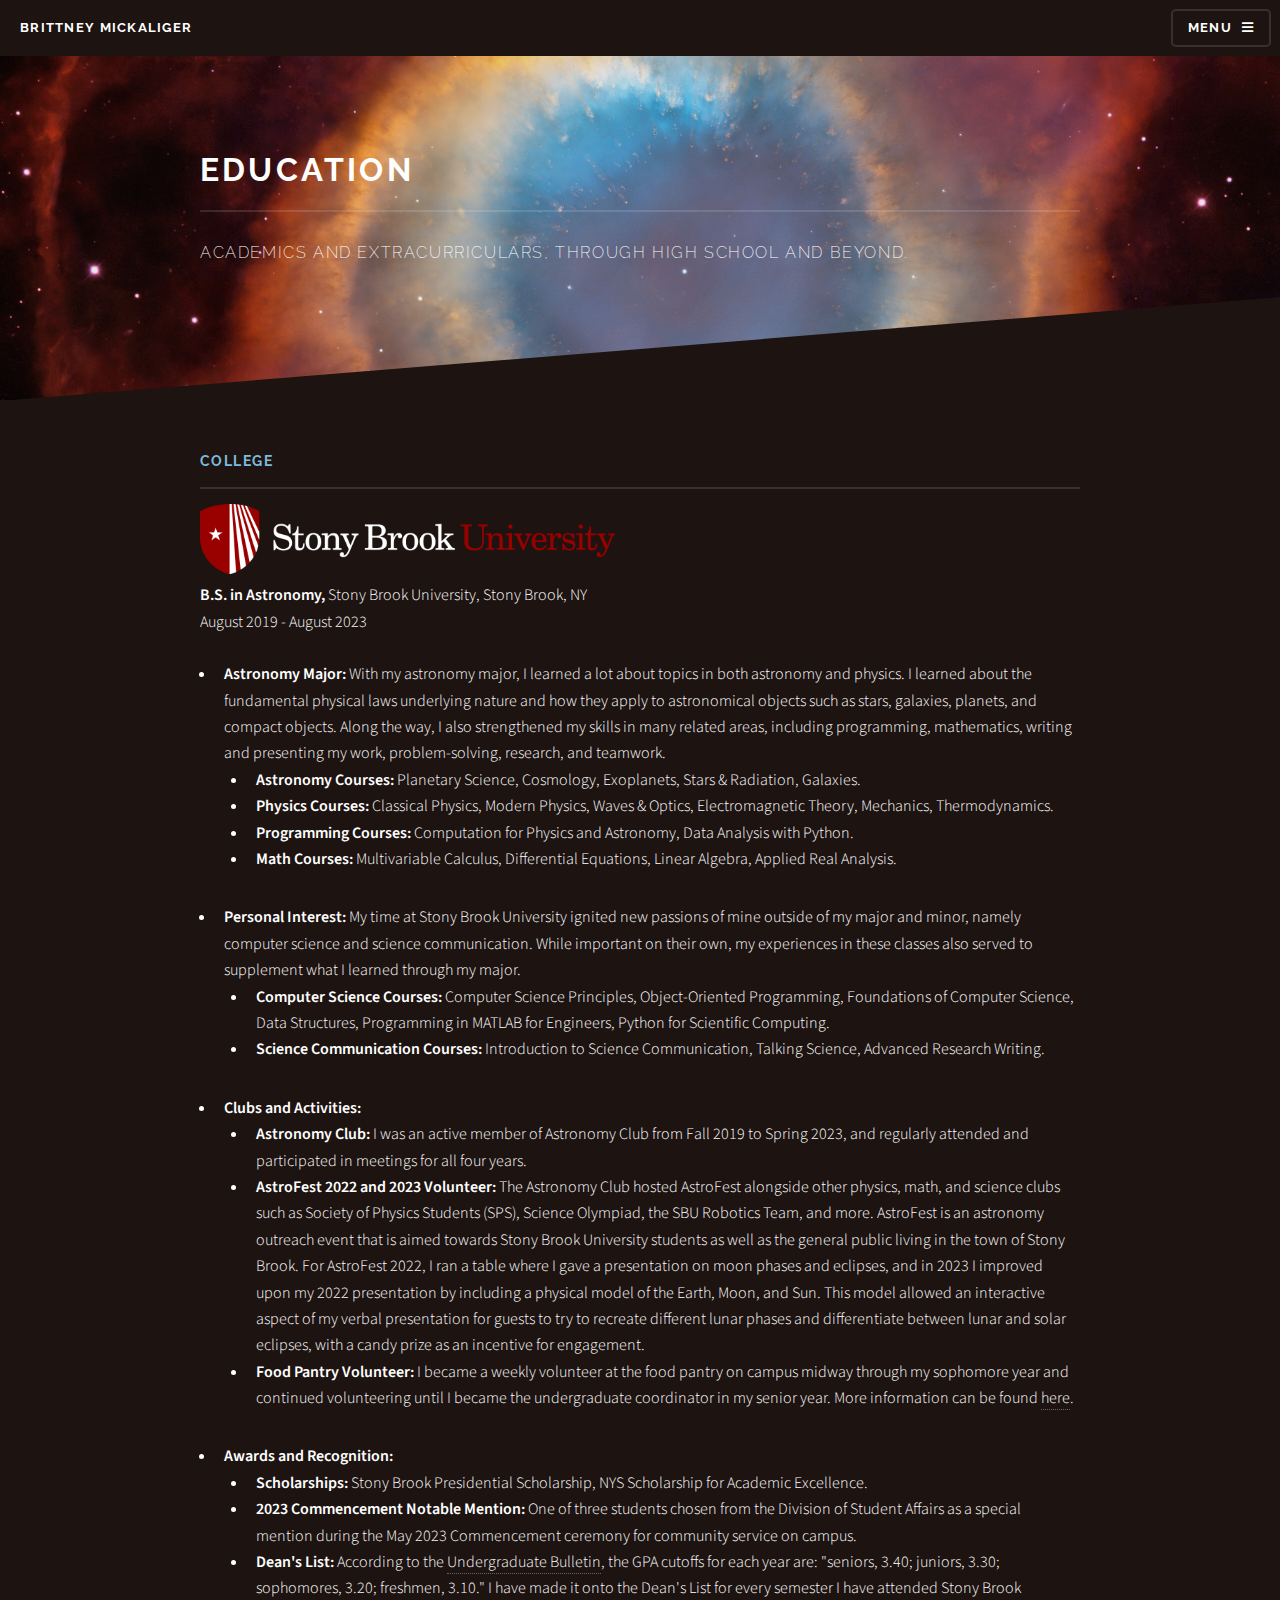
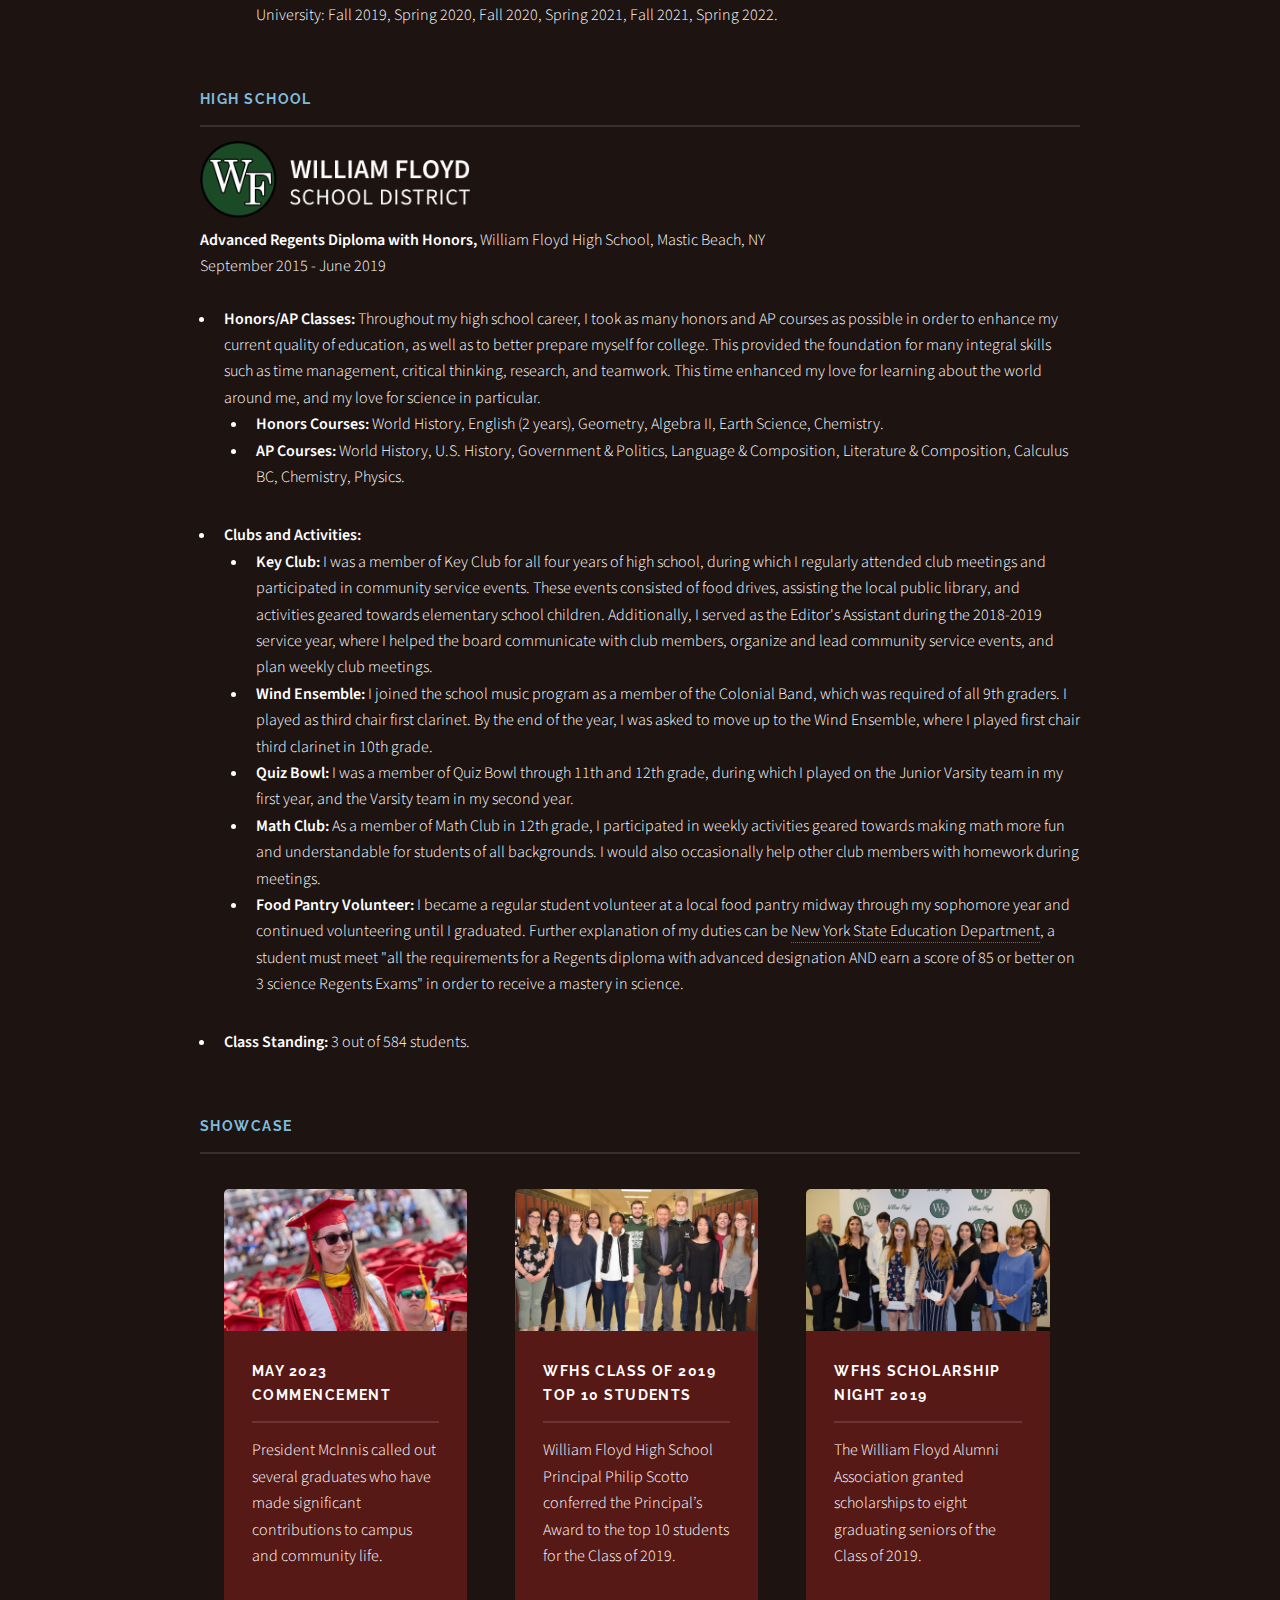
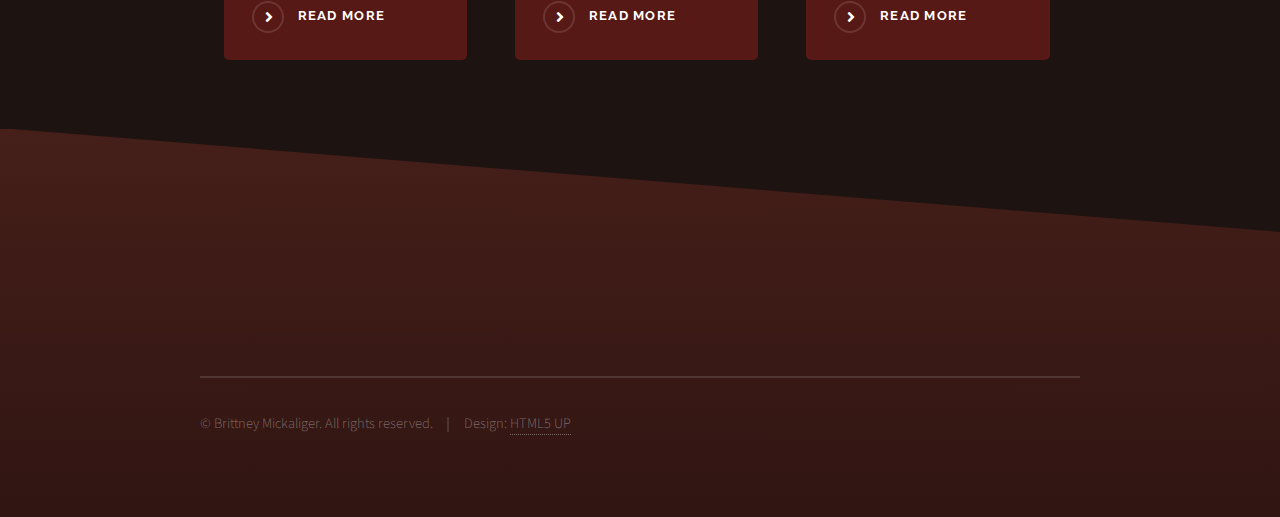
==== commit 13b7cf99: "Small update to main pages." ====
--- a/education.html
+++ b/education.html
@@ -114,7 +114,7 @@
 													    <li><b>Wind Ensemble:</b> I joined the school music program as a member of the Colonial Band, which was required of all 9th graders. I played as third chair first clarinet. By the end of the year, I was asked to move up to the Wind Ensemble, where I played first chair third clarinet in 10th grade.</li>
 													    <li><b>Quiz Bowl:</b> I was a member of Quiz Bowl through 11th and 12th grade, during which I played on the Junior Varsity team in my first year, and the Varsity team in my second year.</li>
 													    <li><b>Math Club:</b> As a member of Math Club in 12th grade, I participated in weekly activities geared towards making math more fun and understandable for students of all backgrounds. I would also occasionally help other club members with homework during meetings. </li>
-													    <li><b>Food Pantry Volunteer:</b> I became a regular student volunteer at a local food pantry midway through my sophomore year and continued volunteering until I graduated. Further explanation of my duties can be found here.<br /> </li>
+													    <li><b>Food Pantry Volunteer:</b> I became a regular student volunteer at a local food pantry midway through my sophomore year and continued volunteering until I graduated. Further explanation of my duties can be <a href="experience.html>found here</a>.<br /> </li>
 													  </ul></ul>
 													  
 													<li><b>Awards:</b></li>
@@ -131,7 +131,7 @@
 											</div>
 
                   <br />
-									<h3 class="major"><font color="#7FBBDD">Gallery</font></h3>
+									<h3 class="major"><font color="#7FBBDD">Showcase</font></h3>
 
 									<section class="features">
 										<article>
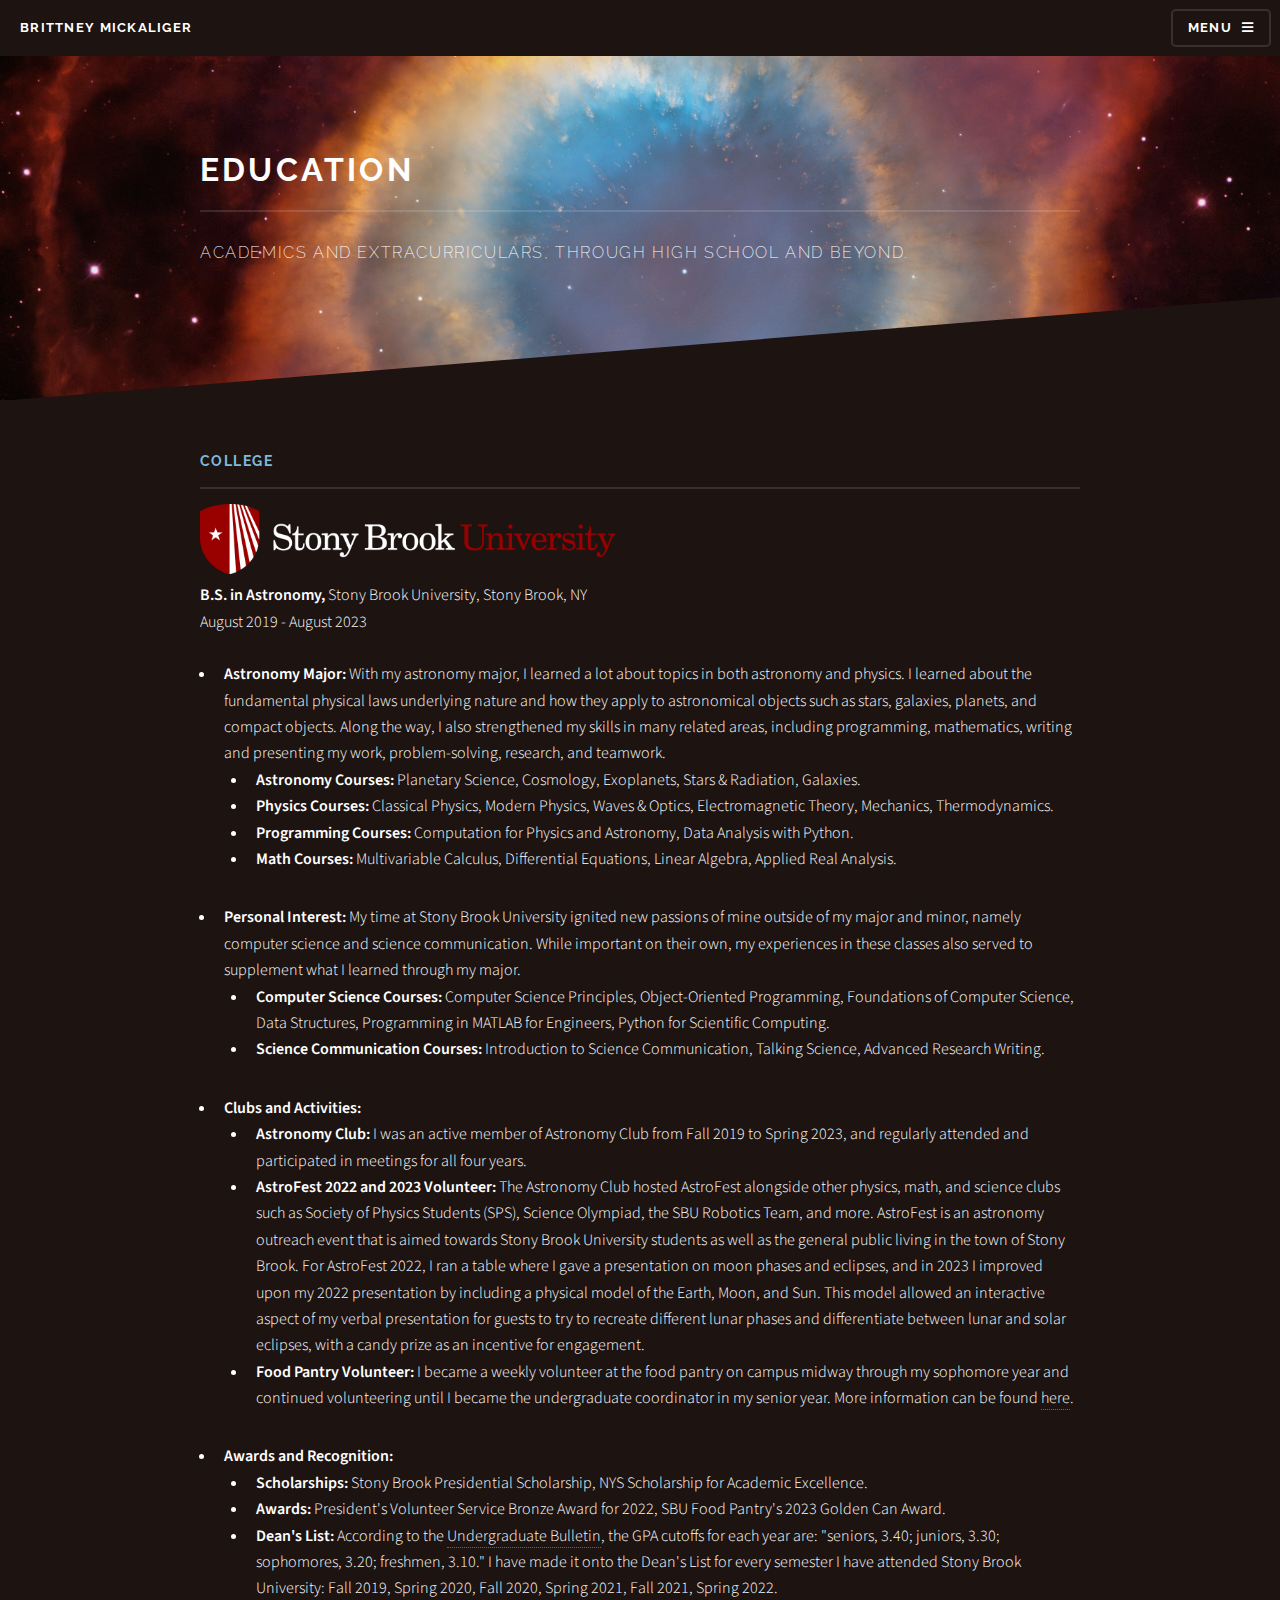
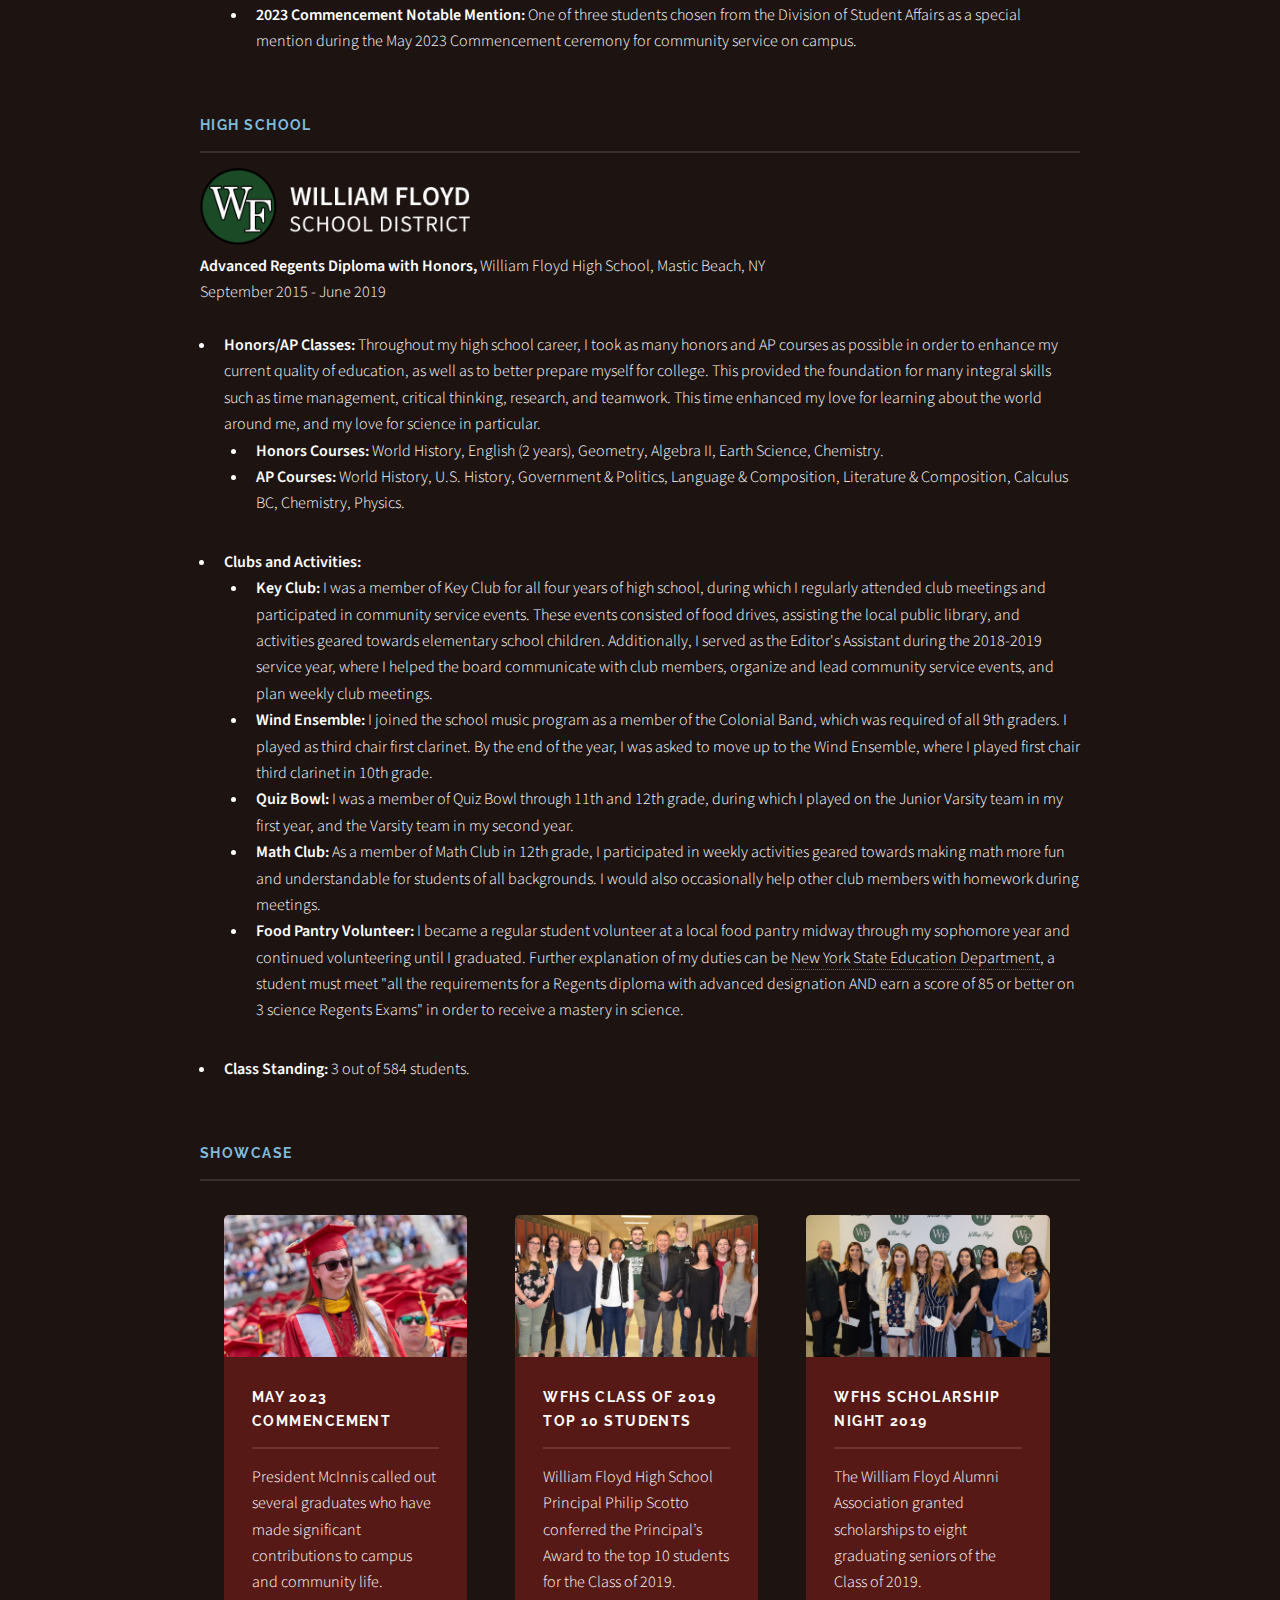
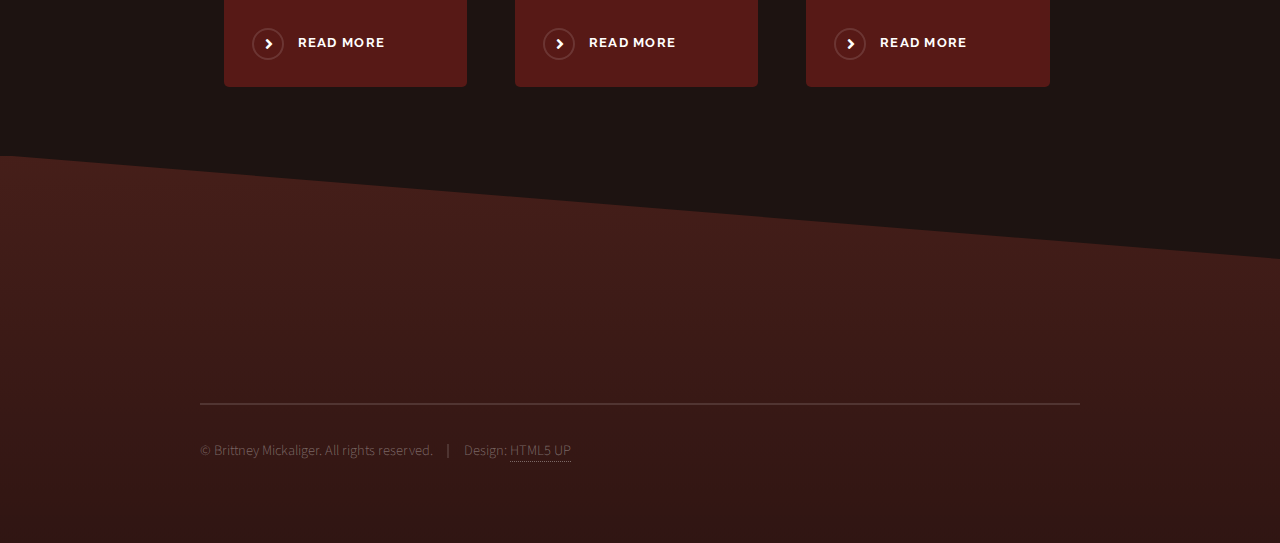
==== commit c02aeca1: "Small tweaks to main pages." ====
--- a/education.html
+++ b/education.html
@@ -87,8 +87,9 @@
 													
 													<ul><ul>
 													  <li><b>Scholarships:</b> Stony Brook Presidential Scholarship, NYS Scholarship for Academic Excellence.</li>
+													  <li><b>Awards:</b> President's Volunteer Service Bronze Award for 2022, SBU Food Pantry's 2023 Golden Can Award.
+													  <li><b>Dean's List:</b> According to the <a href="https://www.stonybrook.edu/sb/bulletin/current/policiesandregulations/scholarships_honors_awards/deans_list.php">Undergraduate Bulletin</a>, the GPA cutoffs for each year are: "seniors, 3.40; juniors, 3.30; sophomores, 3.20; freshmen, 3.10." I have made it onto the Dean's List for every semester I have attended Stony Brook University: Fall 2019, Spring 2020, Fall 2020, Spring 2021, Fall 2021, Spring 2022.<br /></li>
 													  <li><b>2023 Commencement Notable Mention:</b> One of three students chosen from the Division of Student Affairs as a special mention during the May 2023 Commencement ceremony for community service on campus.</li>
-													  <li><b>Dean's List:</b> According to the <a href="https://www.stonybrook.edu/sb/bulletin/current/policiesandregulations/scholarships_honors_awards/deans_list.php">Undergraduate Bulletin</a>, the GPA cutoffs for each year are: "seniors, 3.40; juniors, 3.30; sophomores, 3.20; freshmen, 3.10." I have made it onto the Dean's List for every semester I have attended Stony Brook University: Fall 2019, Spring 2020, Fall 2020, Spring 2021, Fall 2021, Spring 2022.<br /></li>
 													</ul></ul>
 												</ul>
 											</div>
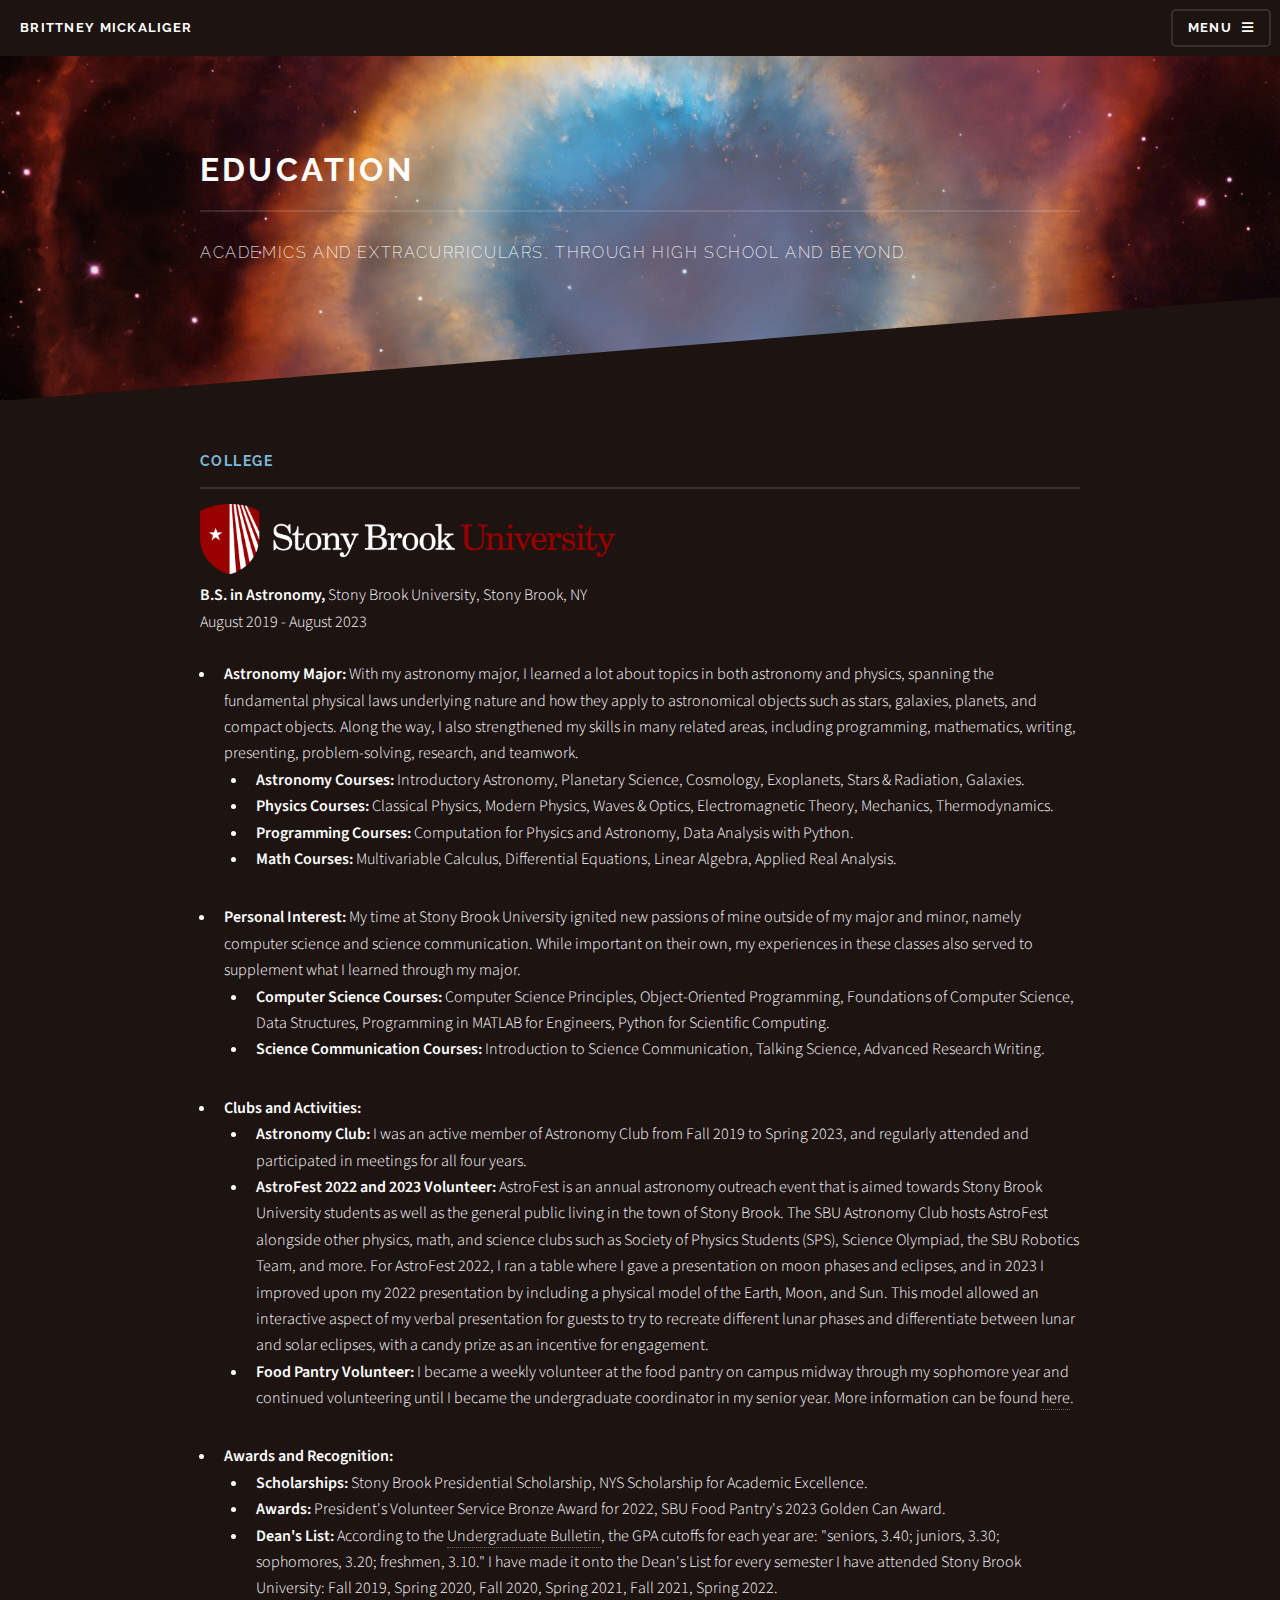
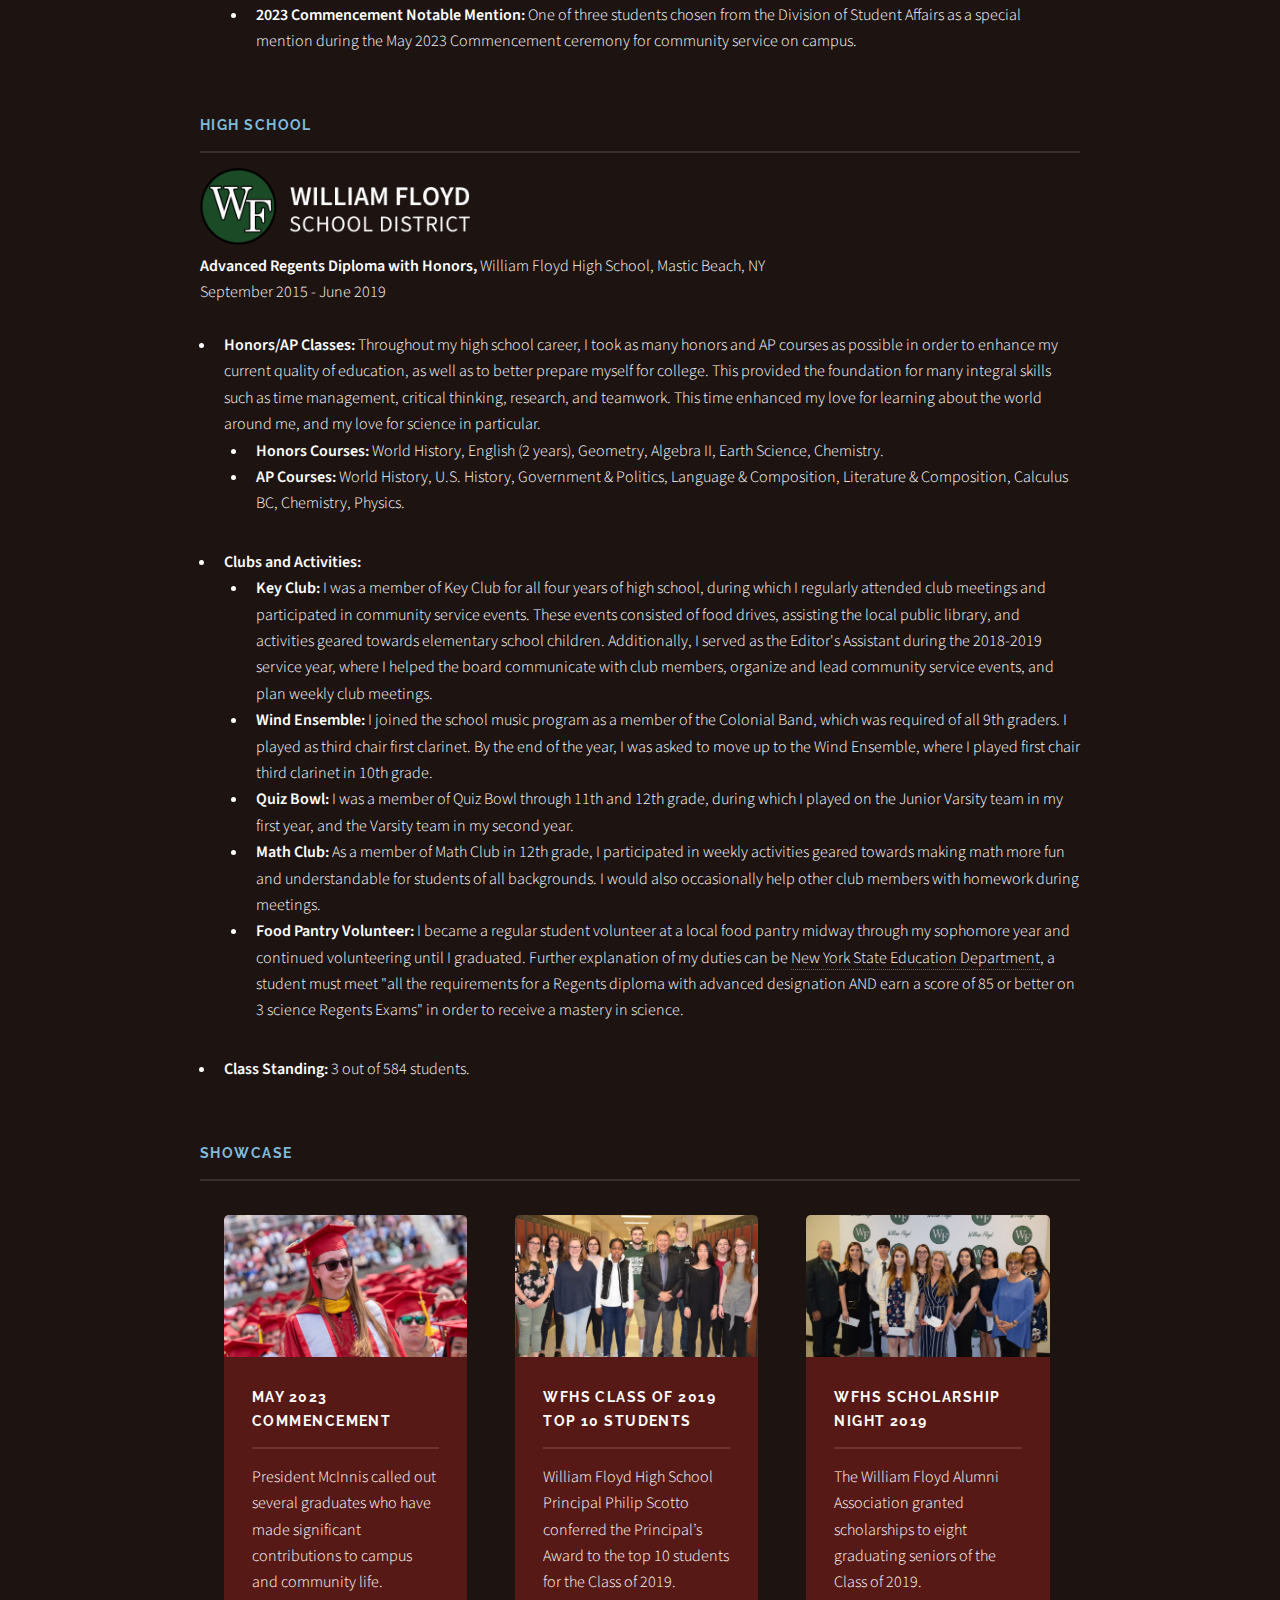
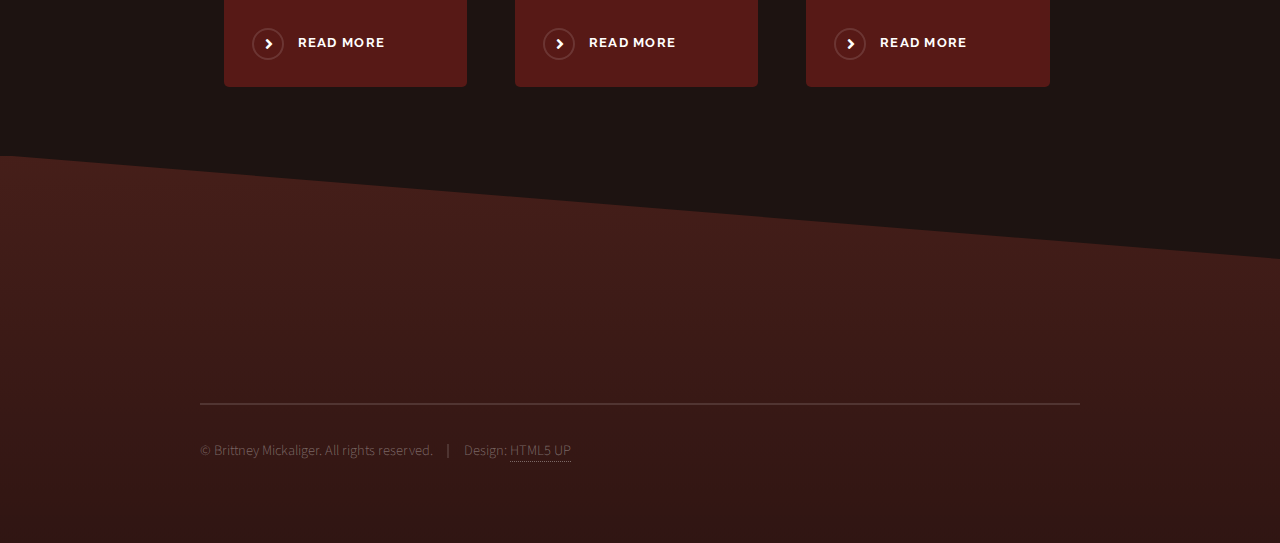
==== commit b0b142cb: "Cleaning up code." ====
--- a/education.html
+++ b/education.html
@@ -4,180 +4,181 @@
 	html5up.net | @ajlkn
 	Free for personal and commercial use under the CCA 3.0 license (html5up.net/license)
 -->
+
 <html>
+
 	<head>
-		<title>Brittney Mickaliger's Education</title>
+		<title>Education | Brittney Mickaliger</title>
 		<meta charset="utf-8" />
 		<meta name="viewport" content="width=device-width, initial-scale=1, user-scalable=no" />
 		<link rel="stylesheet" href="assets/css/main.css" />
 		<noscript><link rel="stylesheet" href="assets/css/noscript.css" /></noscript>
 	</head>
+
 	<body class="is-preload">
 
 		<!-- Page Wrapper -->
-			<div id="page-wrapper">
+		<div id="page-wrapper">
 
-				<!-- Header -->
-					<header id="header">
-						<h1><a href="index.html">Brittney Mickaliger</a></h1>
-						<nav>
-							<a href="#menu">Menu</a>
-						</nav>
-					</header>
+			<!-- Header -->
+			<header id="header">
+				<h1><a href="index.html">Brittney Mickaliger</a></h1>
+				<nav>
+					<a href="#menu">Menu</a>
+				</nav>
+			</header>
 
-				<!-- Menu -->
-					<nav id="menu">
-						<div class="inner">
-							<h2>Menu</h2>
-							<ul class="links">
-								<li><a href="index.html">Home</a></li>
-								<li><a href="experience.html">Experience</a></li>
-								<li><a href="education.html">Education</a></li>
-								<li><a href="skills.html">Skills</a></li>
-								<li><a href="gallery.html">Gallery</a></li>
-							</ul>
-							<a href="#" class="close">Close</a>
+			<!-- Menu -->
+			<nav id="menu">
+				<div class="inner">
+					<h2>Menu</h2>
+					<ul class="links">
+					  <li><a href="index.html">Home</a></li>
+					  <li><a href="experience.html">Experience</a></li>
+					  <li><a href="education.html">Education</a></li>
+					  <li><a href="skills.html">Skills</a></li>
+					  <li><a href="gallery.html">Gallery</a></li>
+					</ul>
+					<a href="#" class="close">Close</a>
+				</div>
+			</nav>
+
+			<!-- Wrapper -->
+			<section id="wrapper">
+
+				<header>
+					<div class="inner">
+						<h2>Education</h2>
+						<p>Academics and extracurriculars, through high school and beyond.</p>
+					</div>
+				</header>
+
+				<!-- Content -->
+				<div class="wrapper">
+					<div class="inner">
+								
+						<h3 class="major"><font color="#7FBBDD">College</font></h3>
+
+						<div class="col-6 col-12-medium">
+						<a href="https://www.stonybrook.edu/" class="image"><img src="images/sbulogo.png" width="415" height="70" alt="Stony Brook University logo." /></a><br>												
+						<b>B.S. in Astronomy,</b> Stony Brook University, Stony Brook, NY<br />
+						August 2019 - August 2023 <br /><br />
+						<ul>
+						  <li><b>Astronomy Major:</b> With my astronomy major, I learned a lot about topics in both astronomy and physics, spanning the fundamental physical laws underlying nature and how they apply to astronomical objects such as stars, galaxies, planets, and compact objects. Along the way, I also strengthened my skills in many related areas, including programming, mathematics, writing, presenting, problem-solving, research, and teamwork.</li>					
+						  <ul><ul>
+						    <li><b>Astronomy Courses:</b> Introductory Astronomy, Planetary Science, Cosmology, Exoplanets, Stars &amp; Radiation, Galaxies.</li>
+						    <li><b>Physics Courses:</b> Classical Physics, Modern Physics, Waves &amp; Optics, Electromagnetic Theory, Mechanics, Thermodynamics.</li>
+						    <li><b>Programming Courses:</b> Computation for Physics and Astronomy, Data Analysis with Python.</li>
+						    <li><b>Math Courses:</b> Multivariable Calculus, Differential Equations, Linear Algebra, Applied Real Analysis.<br /></li>
+						  </ul></ul>
+													  
+						  <li><b>Personal Interest:</b> My time at Stony Brook University ignited new passions of mine outside of my major and minor, namely computer science and science communication. While important on their own, my experiences in these classes also served to supplement what I learned through my major.</li>					
+						  <ul><ul>
+						    <li><b>Computer Science Courses:</b> Computer Science Principles, Object-Oriented Programming, Foundations of Computer Science, Data Structures, Programming in MATLAB for Engineers, Python for Scientific Computing.</li>
+						    <li><b>Science Communication Courses:</b> Introduction to Science Communication, Talking Science, Advanced Research Writing.<br /></li>
+						  </ul></ul>
+													
+						  <li><b>Clubs and Activities:</b></li>		
+						  <ul><ul>
+						    <li><b>Astronomy Club:</b> I was an active member of Astronomy Club from Fall 2019 to Spring 2023, and regularly attended and participated in meetings for all four years.</li>
+						    <li><b>AstroFest 2022 and 2023 Volunteer:</b> AstroFest is an annual astronomy outreach event that is aimed towards Stony Brook University students as well as the general public living in the town of Stony Brook. The SBU Astronomy Club hosts AstroFest alongside other physics, math, and science clubs such as Society of Physics Students (SPS), Science Olympiad, the SBU Robotics Team, and more. For AstroFest 2022, I ran a table where I gave a presentation on moon phases and eclipses, and in 2023 I improved upon my 2022 presentation by including a physical model of the Earth, Moon, and Sun. This model allowed an interactive aspect of my verbal presentation for guests to try to recreate different lunar phases and differentiate between lunar and solar eclipses, with a candy prize as an incentive for engagement.
+						    <li><b>Food Pantry Volunteer:</b> I became a weekly volunteer at the food pantry on campus midway through my sophomore year and continued volunteering until I became the undergraduate coordinator in my senior year. More information can be found <a href="experience.html">here</a>.<br /> </li>
+						  </ul></ul>
+													  
+						  <li><b>Awards and Recognition:</b></li>
+						  <ul><ul>
+						    <li><b>Scholarships:</b> Stony Brook Presidential Scholarship, NYS Scholarship for Academic Excellence.</li>
+						    <li><b>Awards:</b> President's Volunteer Service Bronze Award for 2022, SBU Food Pantry's 2023 Golden Can Award.
+						    <li><b>Dean's List:</b> According to the <a href="https://www.stonybrook.edu/sb/bulletin/current/policiesandregulations/scholarships_honors_awards/deans_list.php">Undergraduate Bulletin</a>, the GPA cutoffs for each year are: "seniors, 3.40; juniors, 3.30; sophomores, 3.20; freshmen, 3.10." I have made it onto the Dean's List for every semester I have attended Stony Brook University: Fall 2019, Spring 2020, Fall 2020, Spring 2021, Fall 2021, Spring 2022.<br /></li>
+						    <li><b>2023 Commencement Notable Mention:</b> One of three students chosen from the Division of Student Affairs as a special mention during the May 2023 Commencement ceremony for community service on campus.</li>
+						  </ul></ul>
+						</ul>
 						</div>
-					</nav>
+                 				<br />
 
-				<!-- Wrapper -->
-					<section id="wrapper">
-						<header>
-							<div class="inner">
-								<h2>Education</h2>
-								<p>Academics and extracurriculars, through high school and beyond.</p>
-							</div>
-						</header>
 
-						<!-- Content -->
-							<div class="wrapper">
-								<div class="inner">
-								
-									<h3 class="major"><font color="#7FBBDD">College</font></h3>
-									<div class="col-6 col-12-medium">
-												<a href="https://www.stonybrook.edu/" class="image"><img src="images/sbulogo.png" width="415" height="70" alt="Stony Brook University logo." /></a><br>												
-												<b>B.S. in Astronomy,</b> Stony Brook University, Stony Brook, NY<br />
-												August 2019 - August 2023 <br /><br />
-												<ul>
-													<li><b>Astronomy Major:</b> With my astronomy major, I learned a lot about topics in both astronomy and physics. I learned about the fundamental physical laws underlying nature and how they apply to astronomical objects such as stars, galaxies, planets, and compact objects. Along the way, I also strengthened my skills in many related areas, including programming, mathematics, writing and presenting my work, problem-solving, research, and teamwork.</li>
+						<h3 class="major"><font color="#7FBBDD">High School</font></h3>
+
+						<div class="col-6 col-12-medium">
+						<a href="https://www.wfsd.k12.ny.us/" class="image"><img src="images/wfloyd.png" width="270" height="77" alt="William Floyd School District logo." /></a><br>
+						<b>Advanced Regents Diploma with Honors,</b> William Floyd High School, Mastic Beach, NY<br />
+						September 2015 - June 2019 <br /><br />
+						<ul>
+						  <li><b>Honors/AP Classes:</b> Throughout my high school career, I took as many honors and AP courses as possible in order to enhance my current quality of education, as well as to better prepare myself for college. This provided the foundation for many integral skills such as time management, critical thinking, research, and teamwork. This time enhanced my love for learning about the world around me, and my love for science in particular.</li>
+						  <ul><ul>
+						    <li><b>Honors Courses:</b> World History, English (2 years), Geometry, Algebra II, Earth Science, Chemistry.</li>
+						    <li><b>AP Courses:</b> World History, U.S. History, Government & Politics, Language & Composition, Literature & Composition, Calculus BC, Chemistry, Physics.<br /></li>
+						  </ul></ul>
 													
-													  <ul><ul>
-													    <li><b>Astronomy Courses:</b> Planetary Science, Cosmology, Exoplanets, Stars &amp; Radiation, Galaxies.</li>
-													    <li><b>Physics Courses:</b> Classical Physics, Modern Physics, Waves &amp; Optics, Electromagnetic Theory, Mechanics, Thermodynamics.</li>
-													    <li><b>Programming Courses:</b> Computation for Physics and Astronomy, Data Analysis with Python.</li>
-													    <li><b>Math Courses:</b> Multivariable Calculus, Differential Equations, Linear Algebra, Applied Real Analysis.<br /></li>
-													  </ul></ul>
+						  <li><b>Clubs and Activities:</b></li>
+						  <ul><ul>
+						    <li><b>Key Club:</b> I was a member of Key Club for all four years of high school, during which I regularly attended club meetings and participated in community service events. These events consisted of food drives, assisting the local public library, and activities geared towards elementary school children. Additionally, I served as the Editor's Assistant during the 2018-2019 service year, where I helped the board communicate with club members, organize and lead community service events, and plan weekly club meetings.</li>
+						    <li><b>Wind Ensemble:</b> I joined the school music program as a member of the Colonial Band, which was required of all 9th graders. I played as third chair first clarinet. By the end of the year, I was asked to move up to the Wind Ensemble, where I played first chair third clarinet in 10th grade.</li>
+						    <li><b>Quiz Bowl:</b> I was a member of Quiz Bowl through 11th and 12th grade, during which I played on the Junior Varsity team in my first year, and the Varsity team in my second year.</li>
+						    <li><b>Math Club:</b> As a member of Math Club in 12th grade, I participated in weekly activities geared towards making math more fun and understandable for students of all backgrounds. I would also occasionally help other club members with homework during meetings. </li>
+						    <li><b>Food Pantry Volunteer:</b> I became a regular student volunteer at a local food pantry midway through my sophomore year and continued volunteering until I graduated. Further explanation of my duties can be <a href="experience.html>found here</a>.<br /> </li>
+						  </ul></ul>
 													  
-													<li><b>Personal Interest:</b> My time at Stony Brook University ignited new passions of mine outside of my major and minor, namely computer science and science communication. While important on their own, my experiences in these classes also served to supplement what I learned through my major.</li>
+						  <li><b>Awards:</b></li>
+						  <ul><ul>
+						    <li><b>Scholarships:</b> Kiwanis Club of the Mastics Scholarship, Paul F. Breschard Memorial Scholarship, William Floyd Alumni Association Scholarship.</li>
+						    <li><b>Food Pantry Certificate of Appreciation:</b> Received for being a frequent, reliable, and experienced volunteer for several years.</li>
+						    <li><b>Outstanding Academic Achievement:</b> Received for ranking among the top 10 students of the 2019 graduating class.</li>
+						    <li><b>Mastery in Science:</b> According to the <a href="http://www.nysed.gov/common/nysed/files/currentdiplomarequirements.pdf">New York State Education Department</a>, a student must meet "all the requirements for a Regents diploma with advanced designation AND earn a score of 85 or better on 3 science Regents Exams" in order to receive a mastery in science.<br /></li>
+						  </ul></ul>
 													
-													  <ul><ul>
-													    <li><b>Computer Science Courses:</b> Computer Science Principles, Object-Oriented Programming, Foundations of Computer Science, Data Structures, Programming in MATLAB for Engineers, Python for Scientific Computing.</li>
-													    <li><b>Science Communication Courses:</b> Introduction to Science Communication, Talking Science, Advanced Research Writing.<br /></li>
-													  </ul></ul>
-													
-													<li><b>Clubs and Activities:</b></li>
-													
-													  <ul><ul>
-													    <li><b>Astronomy Club:</b> I was an active member of Astronomy Club from Fall 2019 to Spring 2023, and regularly attended and participated in meetings for all four years.</li>
-													    <li><b>AstroFest 2022 and 2023 Volunteer:</b> The Astronomy Club hosted AstroFest alongside other physics, math, and science clubs such as Society of Physics Students (SPS), Science Olympiad, the SBU Robotics Team, and more. AstroFest is an astronomy outreach event that is aimed towards Stony Brook University students as well as the general public living in the town of Stony Brook. For AstroFest 2022, I ran a table where I gave a presentation on moon phases and eclipses, and in 2023 I improved upon my 2022 presentation by including a physical model of the Earth, Moon, and Sun. This model allowed an interactive aspect of my verbal presentation for guests to try to recreate different lunar phases and differentiate between lunar and solar eclipses, with a candy prize as an incentive for engagement.
-													    <li><b>Food Pantry Volunteer:</b> I became a weekly volunteer at the food pantry on campus midway through my sophomore year and continued volunteering until I became the undergraduate coordinator in my senior year. More information can be found <a href="experience.html">here</a>.<br /> </li>
-													  </ul></ul>
-													  
-													<li><b>Awards and Recognition:</b></li>
-													
-													<ul><ul>
-													  <li><b>Scholarships:</b> Stony Brook Presidential Scholarship, NYS Scholarship for Academic Excellence.</li>
-													  <li><b>Awards:</b> President's Volunteer Service Bronze Award for 2022, SBU Food Pantry's 2023 Golden Can Award.
-													  <li><b>Dean's List:</b> According to the <a href="https://www.stonybrook.edu/sb/bulletin/current/policiesandregulations/scholarships_honors_awards/deans_list.php">Undergraduate Bulletin</a>, the GPA cutoffs for each year are: "seniors, 3.40; juniors, 3.30; sophomores, 3.20; freshmen, 3.10." I have made it onto the Dean's List for every semester I have attended Stony Brook University: Fall 2019, Spring 2020, Fall 2020, Spring 2021, Fall 2021, Spring 2022.<br /></li>
-													  <li><b>2023 Commencement Notable Mention:</b> One of three students chosen from the Division of Student Affairs as a special mention during the May 2023 Commencement ceremony for community service on campus.</li>
-													</ul></ul>
-												</ul>
-											</div>
+						  <li><b>Class Standing:</b> 3 out of 584 students.</li>
+						</ul>
+						</div>
+                  				<br />
 
-                  <br />
-									<h3 class="major"><font color="#7FBBDD">High School</font></h3>
-									<div class="col-6 col-12-medium">
-									      <a href="https://www.wfsd.k12.ny.us/" class="image"><img src="images/wfloyd.png" width="270" height="77" alt="William Floyd School District logo." /></a><br>
-												<b>Advanced Regents Diploma with Honors,</b> William Floyd High School, Mastic Beach, NY<br />
-												September 2015 - June 2019 <br /><br />
-												<ul>
-													<li><b>Honors/AP Classes:</b> Throughout my high school career, I took as many honors and AP courses as possible in order to enhance my current quality of education, as well as to better prepare myself for college. This provided the foundation for many integral skills such as time management, critical thinking, research, and teamwork. This time enhanced my love for learning about the world around me, and my love for science in particular.</li>
-													
-													  <ul><ul>
-													    <li><b>Honors Courses:</b> World History, English (2 years), Geometry, Algebra II, Earth Science, Chemistry.</li>
-													    <li><b>AP Courses:</b> World History, U.S. History, Government & Politics, Language & Composition, Literature & Composition, Calculus BC, Chemistry, Physics.<br /></li>
-													  </ul></ul>
-													
-													<li><b>Clubs and Activities:</b></li>
-													
-													  <ul><ul>
-													    <li><b>Key Club:</b> I was a member of Key Club for all four years of high school, during which I regularly attended club meetings and participated in community service events. These events consisted of food drives, assisting the local public library, and activities geared towards elementary school children. Additionally, I served as the Editor's Assistant during the 2018-2019 service year, where I helped the board communicate with club members, organize and lead community service events, and plan weekly club meetings.</li>
-													    <li><b>Wind Ensemble:</b> I joined the school music program as a member of the Colonial Band, which was required of all 9th graders. I played as third chair first clarinet. By the end of the year, I was asked to move up to the Wind Ensemble, where I played first chair third clarinet in 10th grade.</li>
-													    <li><b>Quiz Bowl:</b> I was a member of Quiz Bowl through 11th and 12th grade, during which I played on the Junior Varsity team in my first year, and the Varsity team in my second year.</li>
-													    <li><b>Math Club:</b> As a member of Math Club in 12th grade, I participated in weekly activities geared towards making math more fun and understandable for students of all backgrounds. I would also occasionally help other club members with homework during meetings. </li>
-													    <li><b>Food Pantry Volunteer:</b> I became a regular student volunteer at a local food pantry midway through my sophomore year and continued volunteering until I graduated. Further explanation of my duties can be <a href="experience.html>found here</a>.<br /> </li>
-													  </ul></ul>
-													  
-													<li><b>Awards:</b></li>
-													
-													<ul><ul>
-													  <li><b>Scholarships:</b> Kiwanis Club of the Mastics Scholarship, Paul F. Breschard Memorial Scholarship, William Floyd Alumni Association Scholarship.</li>
-													  <li><b>Food Pantry Certificate of Appreciation:</b> Received for being a frequent, reliable, and experienced volunteer for several years.</li>
-													  <li><b>Outstanding Academic Achievement:</b> Received for ranking among the top 10 students of the 2019 graduating class.</li>
-													  <li><b>Mastery in Science:</b> According to the <a href="http://www.nysed.gov/common/nysed/files/currentdiplomarequirements.pdf">New York State Education Department</a>, a student must meet "all the requirements for a Regents diploma with advanced designation AND earn a score of 85 or better on 3 science Regents Exams" in order to receive a mastery in science.<br /></li>
-													</ul></ul>
-													
-													<li><b>Class Standing:</b> 3 out of 584 students.</li>
-												</ul>
-											</div>
 
-                  <br />
-									<h3 class="major"><font color="#7FBBDD">Showcase</font></h3>
+						<h3 class="major"><font color="#7FBBDD">Showcase</font></h3>
 
-									<section class="features">
-										<article>
-											<a href="https://news.stonybrook.edu/university/class-of-2023-celebrates-at-63rd-sbu-commencement/" class="image"><img src="images/commencement.jpg" alt="" /></a>
-											<h3 class="major">May 2023 Commencement</h3>
-											<p>President McInnis called out several graduates who have made significant contributions to campus and community life.</p>
-											<a href="https://news.stonybrook.edu/university/class-of-2023-celebrates-at-63rd-sbu-commencement/" class="special">Read more</a>
-										</article>
-										<article>
-											<a href="https://www.wfsd.k12.ny.us/post/~board/posts/post/top-10-students-for-the-william-floyd-class-of-2019" class="image"><img src="images/wfhs_2019.jpg" alt="" /></a>
-											<h3 class="major">WFHS Class of 2019 Top 10 Students</h3>
-											<p>William Floyd High School Principal Philip Scotto conferred the Principal’s Award to the top 10 students for the Class of 2019.</p>
-											<a href="https://www.wfsd.k12.ny.us/post/~board/posts/post/top-10-students-for-the-william-floyd-class-of-2019" class="special">Read more</a>
-										</article>
-										<article>
-											<a href="https://www.facebook.com/WilliamFloydAlumniAssociation/photos/pb.100063644469193.-2207520000/10157106839129220/?type=3" class="image"><img src="images/scholarship_2019.jpg" alt="" /></a>
-											<h3 class="major">WFHS Scholarship Night 2019</h3>
-											<p>The William Floyd Alumni Association granted scholarships to eight graduating seniors of the Class of 2019.</p>
-											<a href="https://www.facebook.com/WilliamFloydAlumniAssociation/photos/pb.100063644469193.-2207520000/10157106839129220/?type=3" class="special">Read more</a>
-										</article>
-									</section>
+						<section class="features">
+							<article>
+								<a href="https://news.stonybrook.edu/university/class-of-2023-celebrates-at-63rd-sbu-commencement/" class="image"><img src="images/commencement.jpg" alt="" /></a>
+								<h3 class="major">May 2023 Commencement</h3>
+								<p>President McInnis called out several graduates who have made significant contributions to campus and community life.</p>
+								<a href="https://news.stonybrook.edu/university/class-of-2023-celebrates-at-63rd-sbu-commencement/" class="special">Read more</a>
+							</article>
+							<article>
+								<a href="https://www.wfsd.k12.ny.us/post/~board/posts/post/top-10-students-for-the-william-floyd-class-of-2019" class="image"><img src="images/wfhs_2019.jpg" alt="" /></a>
+								<h3 class="major">WFHS Class of 2019 Top 10 Students</h3>
+								<p>William Floyd High School Principal Philip Scotto conferred the Principal’s Award to the top 10 students for the Class of 2019.</p>
+								<a href="https://www.wfsd.k12.ny.us/post/~board/posts/post/top-10-students-for-the-william-floyd-class-of-2019" class="special">Read more</a>
+							</article>
+							<article>
+								<a href="https://www.facebook.com/WilliamFloydAlumniAssociation/photos/pb.100063644469193.-2207520000/10157106839129220/?type=3" class="image"><img src="images/scholarship_2019.jpg" alt="" /></a>
+								<h3 class="major">WFHS Scholarship Night 2019</h3>
+								<p>The William Floyd Alumni Association granted scholarships to eight graduating seniors of the Class of 2019.</p>
+								<a href="https://www.facebook.com/WilliamFloydAlumniAssociation/photos/pb.100063644469193.-2207520000/10157106839129220/?type=3" class="special">Read more</a>
+							</article>
+						</section>
 
-								</div>
-							</div>
+					</div>
+				</div>
 
-					</section>
+			</section>
 
-				<!-- Footer -->
-					<section id="footer">
-						<div class="inner">
-							<ul class="copyright">
-								<li>&copy; Brittney Mickaliger. All rights reserved.</li><li>Design: <a href="http://html5up.net">HTML5 UP</a></li>
-							</ul>
-						</div>
-					</section>
+			<!-- Footer -->
+			<section id="footer">
+				<div class="inner">
+					<ul class="copyright">
+					  <li>&copy; Brittney Mickaliger. All rights reserved.</li><li>Design: <a href="http://html5up.net">HTML5 UP</a></li>
+					</ul>
+				</div>
+			</section>
 
-			</div>
+		</div>
 
 		<!-- Scripts -->
-			<script src="assets/js/jquery.min.js"></script>
-			<script src="assets/js/jquery.scrollex.min.js"></script>
-			<script src="assets/js/browser.min.js"></script>
-			<script src="assets/js/breakpoints.min.js"></script>
-			<script src="assets/js/util.js"></script>
-			<script src="assets/js/main.js"></script>
+		<script src="assets/js/jquery.min.js"></script>
+		<script src="assets/js/jquery.scrollex.min.js"></script>
+		<script src="assets/js/browser.min.js"></script>
+		<script src="assets/js/breakpoints.min.js"></script>
+		<script src="assets/js/util.js"></script>
+		<script src="assets/js/main.js"></script>
 
 	</body>
-</html>+</html>
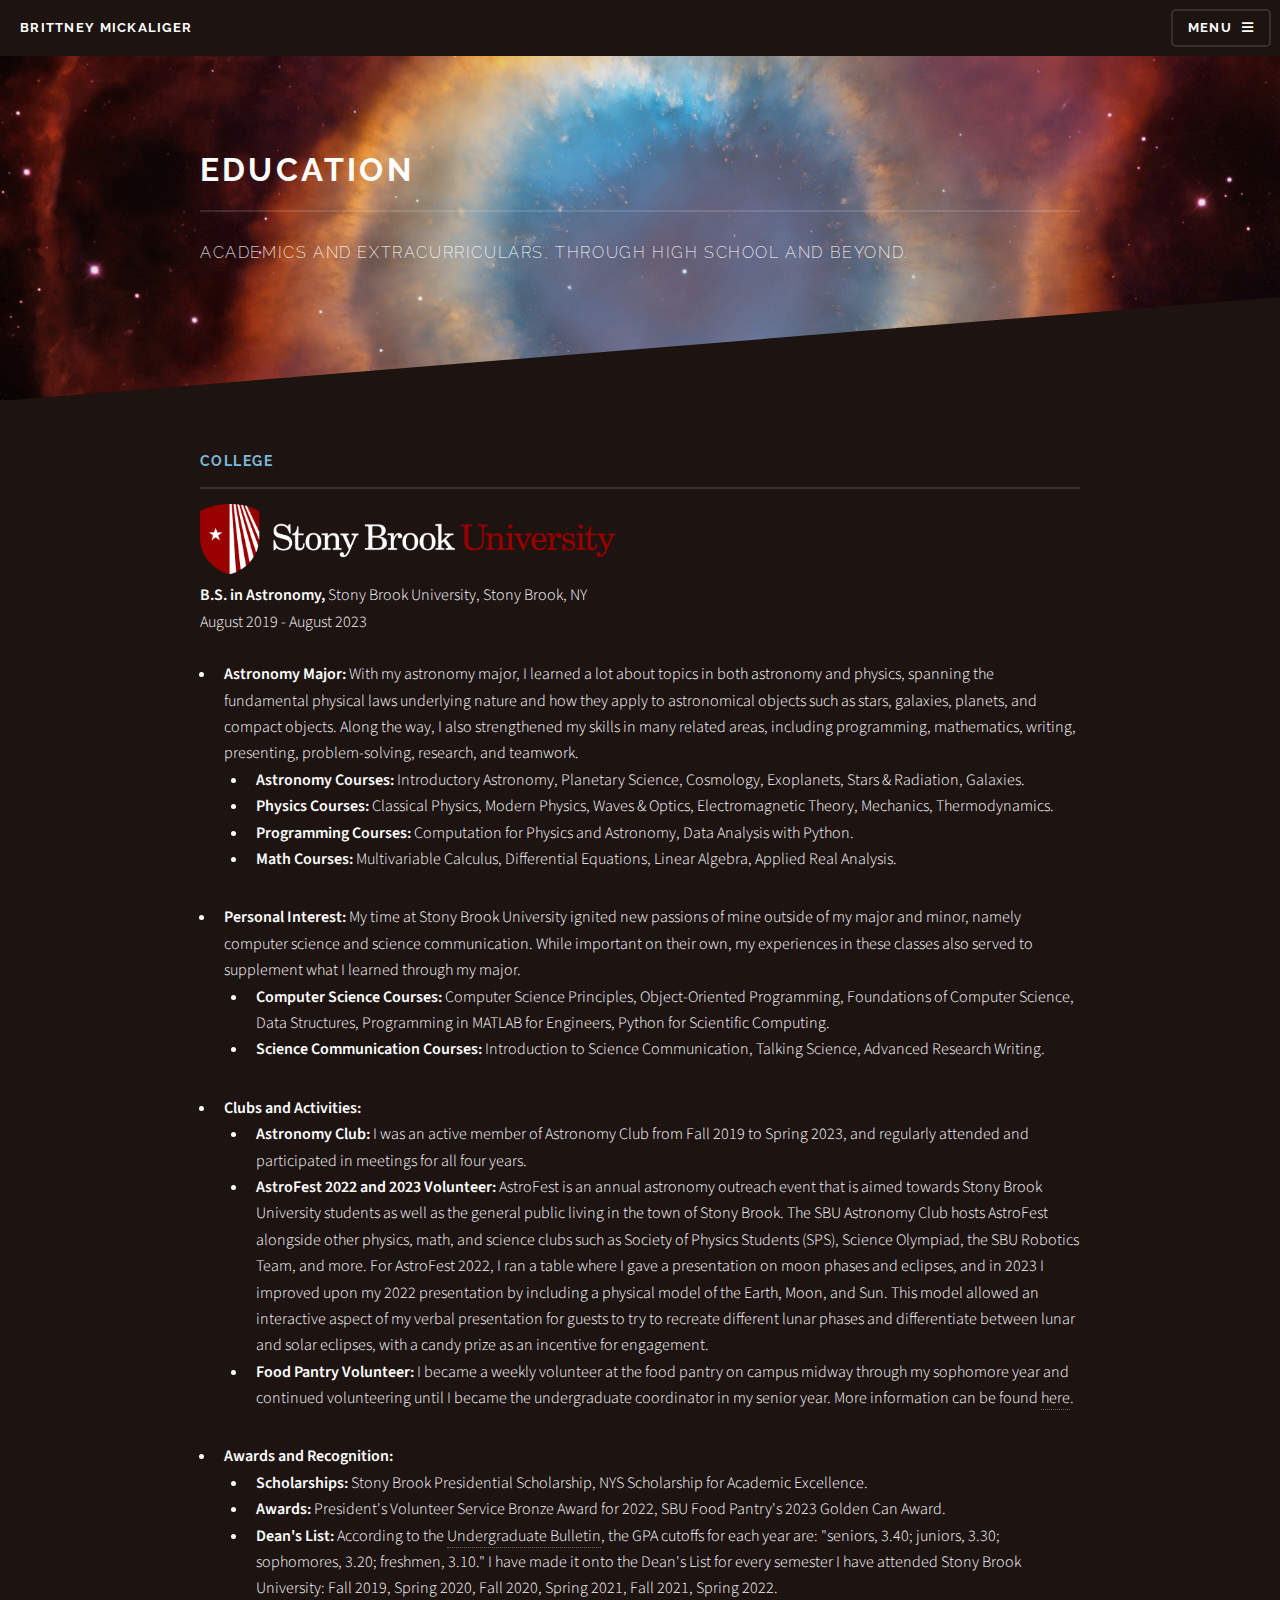
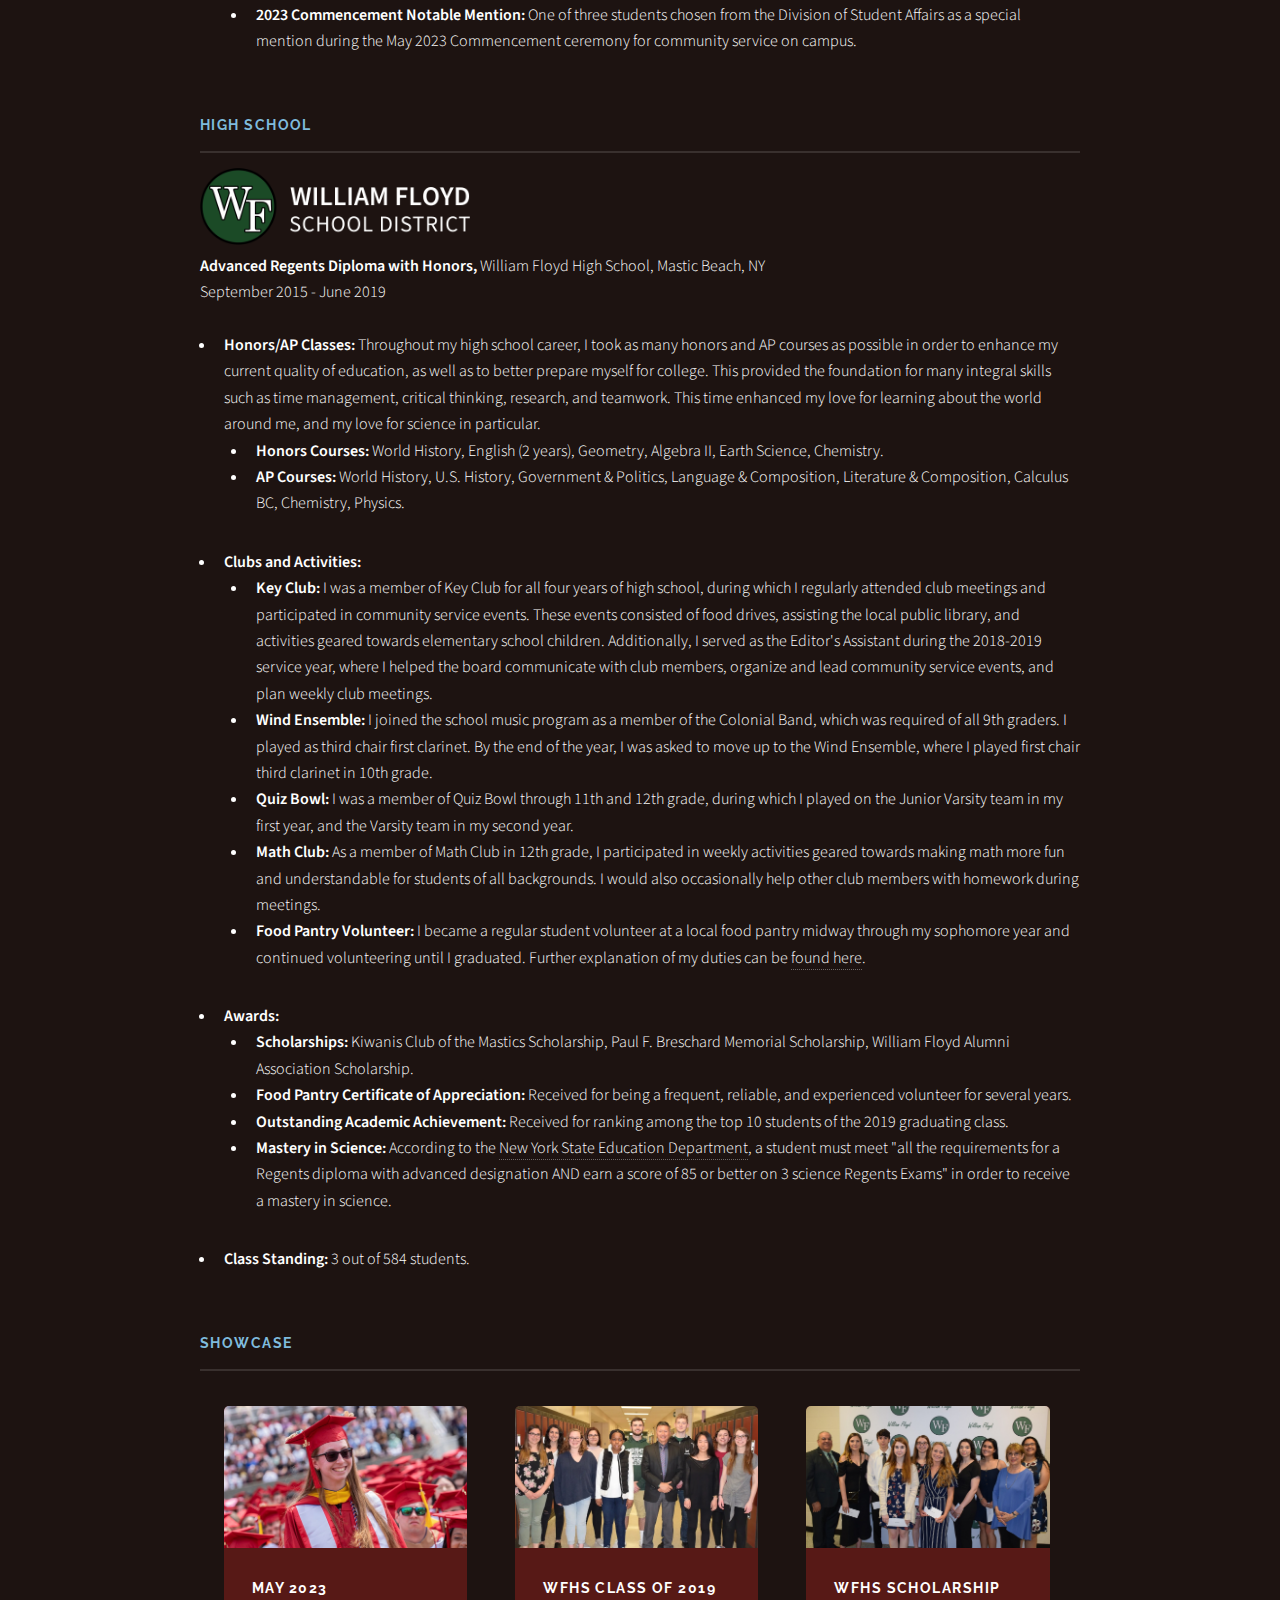
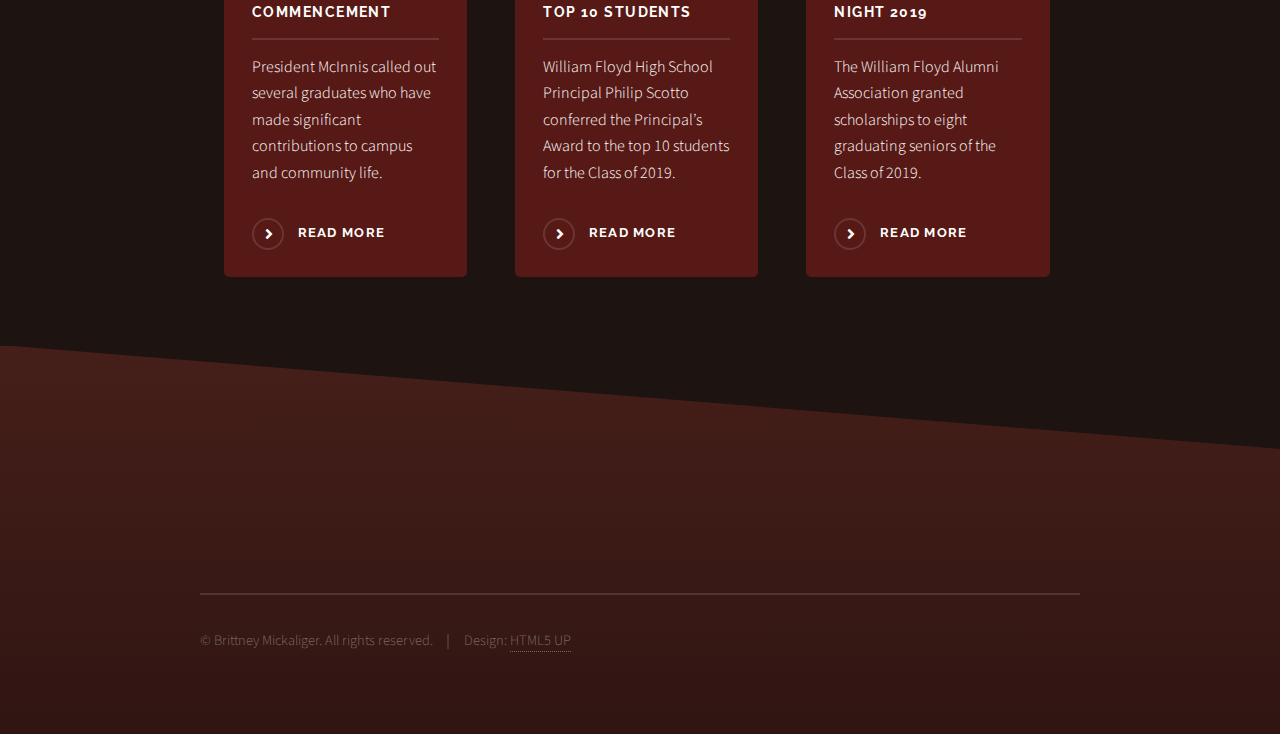
==== commit 6be0599a: "Updating content." ====
--- a/education.html
+++ b/education.html
@@ -116,7 +116,7 @@
 						    <li><b>Wind Ensemble:</b> I joined the school music program as a member of the Colonial Band, which was required of all 9th graders. I played as third chair first clarinet. By the end of the year, I was asked to move up to the Wind Ensemble, where I played first chair third clarinet in 10th grade.</li>
 						    <li><b>Quiz Bowl:</b> I was a member of Quiz Bowl through 11th and 12th grade, during which I played on the Junior Varsity team in my first year, and the Varsity team in my second year.</li>
 						    <li><b>Math Club:</b> As a member of Math Club in 12th grade, I participated in weekly activities geared towards making math more fun and understandable for students of all backgrounds. I would also occasionally help other club members with homework during meetings. </li>
-						    <li><b>Food Pantry Volunteer:</b> I became a regular student volunteer at a local food pantry midway through my sophomore year and continued volunteering until I graduated. Further explanation of my duties can be <a href="experience.html>found here</a>.<br /> </li>
+						    <li><b>Food Pantry Volunteer:</b> I became a regular student volunteer at a local food pantry midway through my sophomore year and continued volunteering until I graduated. Further explanation of my duties can be <a href="experience.html">found here</a>.<br /> </li>
 						  </ul></ul>
 													  
 						  <li><b>Awards:</b></li>
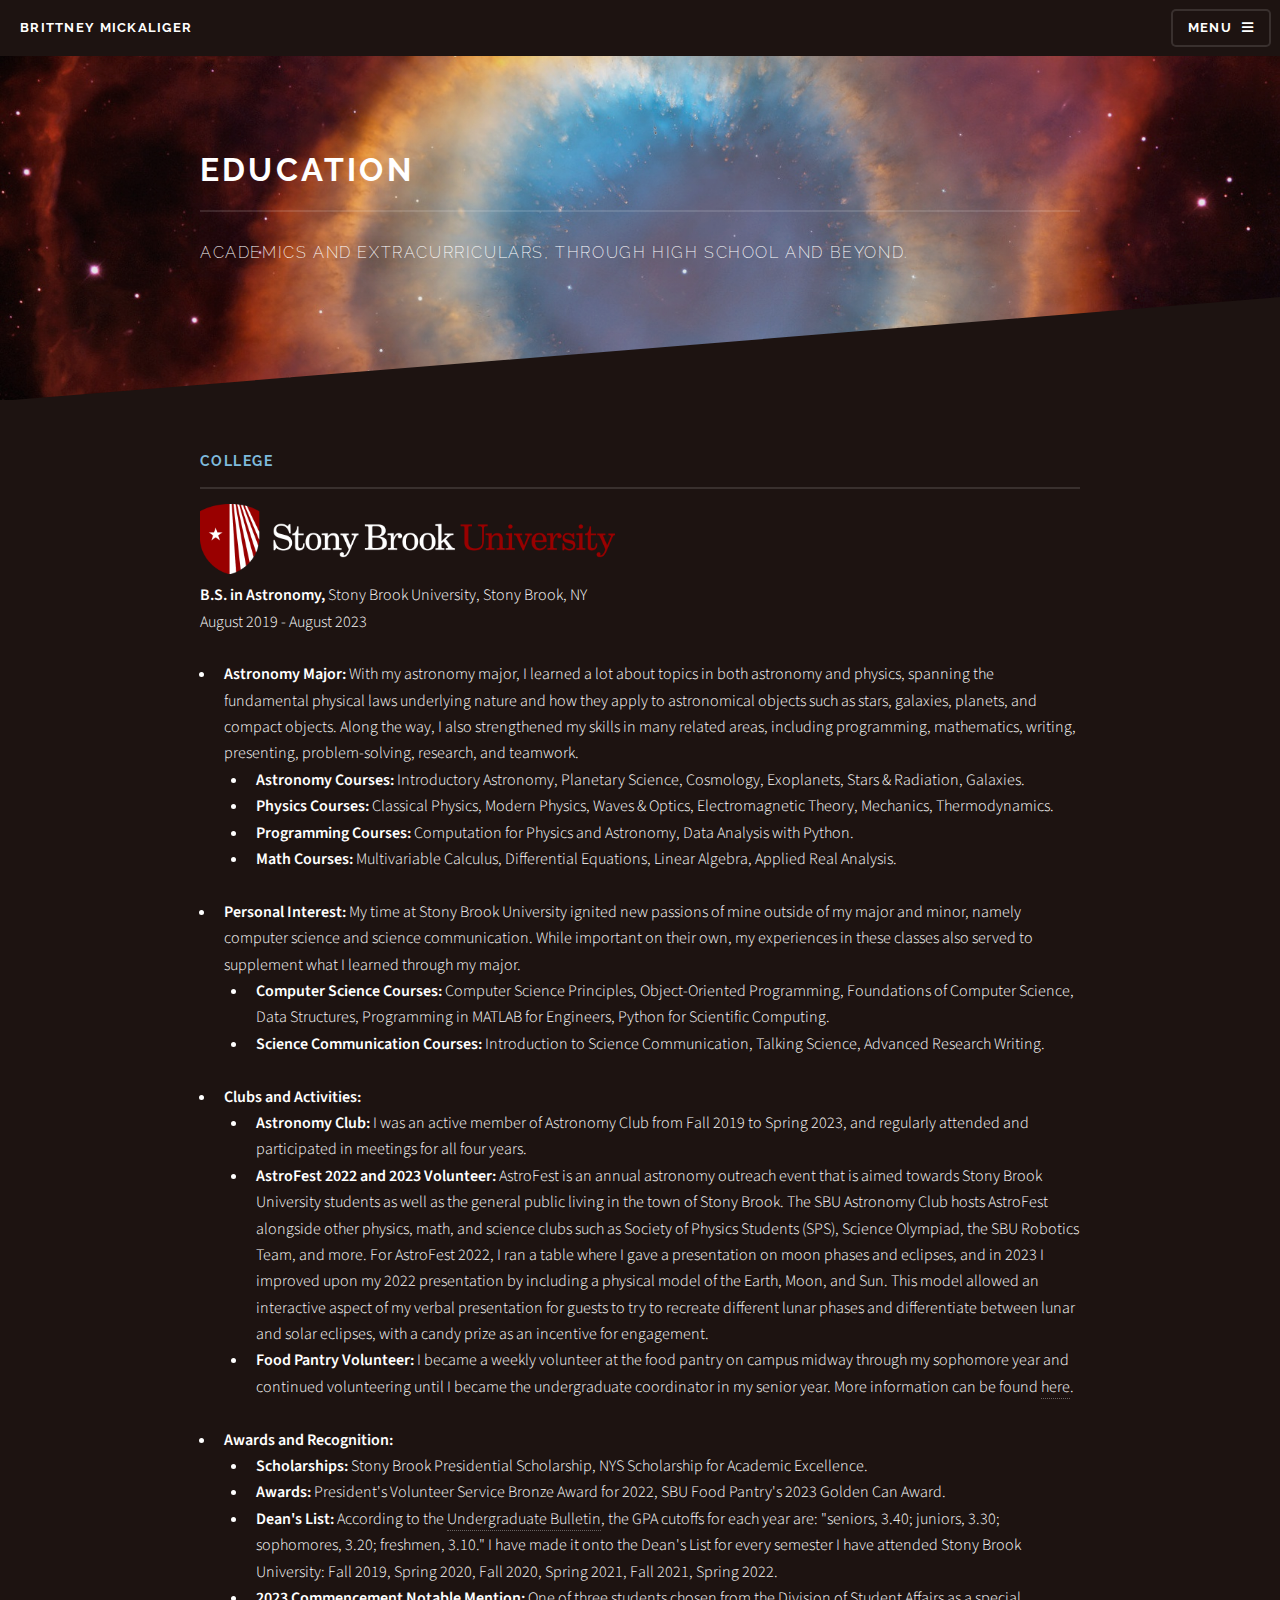
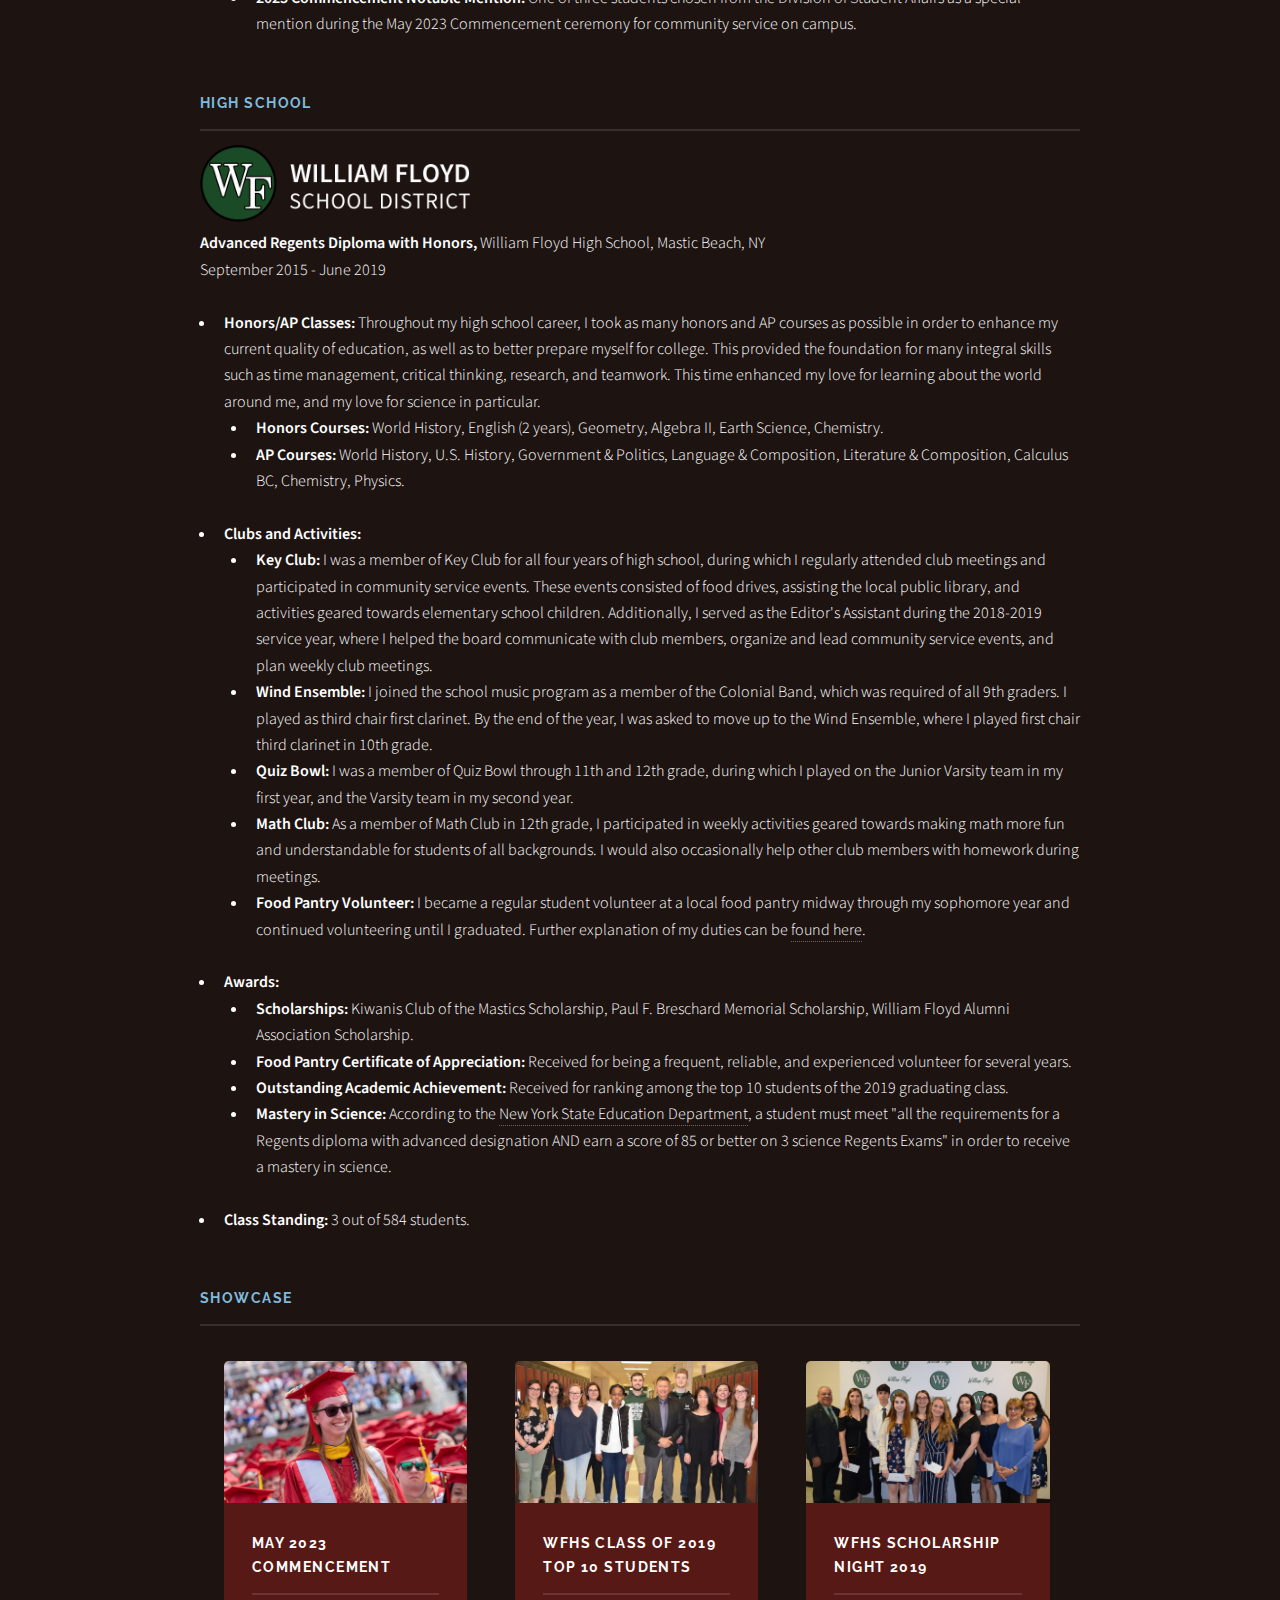
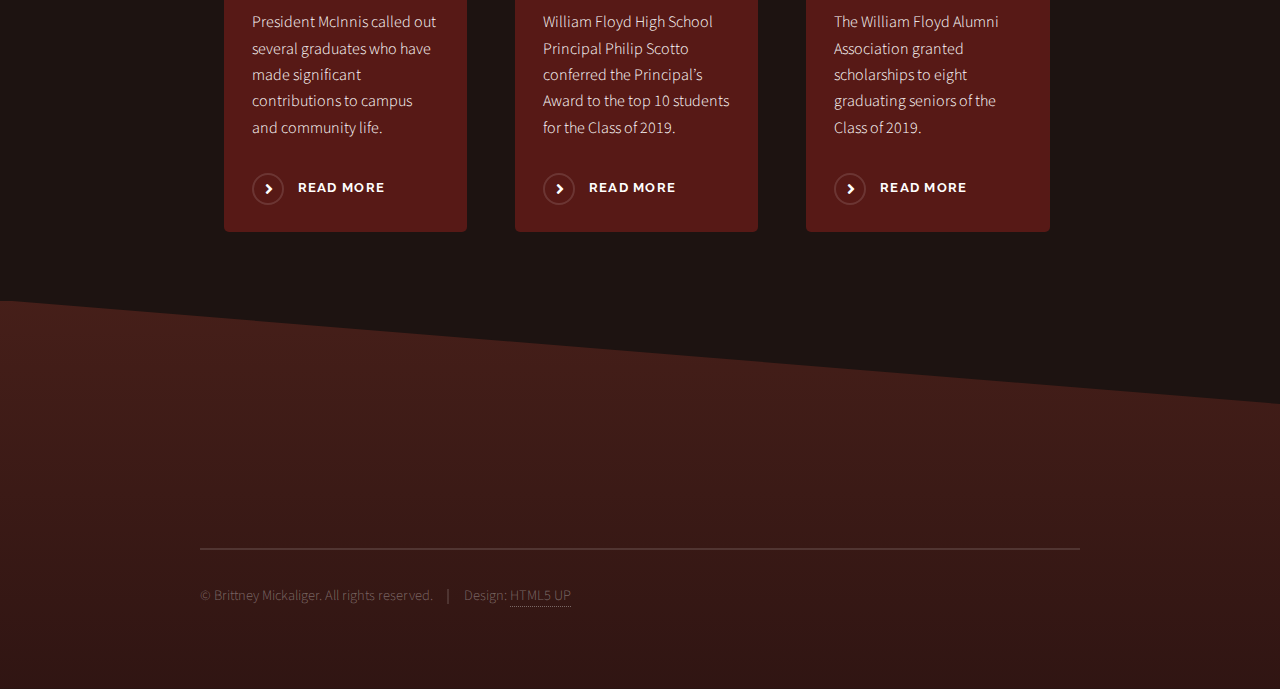
==== commit 242960e7: "Fixing whitespace" ====
--- a/education.html
+++ b/education.html
@@ -70,20 +70,20 @@
 						    <li><b>Physics Courses:</b> Classical Physics, Modern Physics, Waves &amp; Optics, Electromagnetic Theory, Mechanics, Thermodynamics.</li>
 						    <li><b>Programming Courses:</b> Computation for Physics and Astronomy, Data Analysis with Python.</li>
 						    <li><b>Math Courses:</b> Multivariable Calculus, Differential Equations, Linear Algebra, Applied Real Analysis.<br /></li>
-						  </ul></ul>
+						  </ul></ul><br />
 													  
 						  <li><b>Personal Interest:</b> My time at Stony Brook University ignited new passions of mine outside of my major and minor, namely computer science and science communication. While important on their own, my experiences in these classes also served to supplement what I learned through my major.</li>					
 						  <ul><ul>
 						    <li><b>Computer Science Courses:</b> Computer Science Principles, Object-Oriented Programming, Foundations of Computer Science, Data Structures, Programming in MATLAB for Engineers, Python for Scientific Computing.</li>
 						    <li><b>Science Communication Courses:</b> Introduction to Science Communication, Talking Science, Advanced Research Writing.<br /></li>
-						  </ul></ul>
+						  </ul></ul><br />
 													
 						  <li><b>Clubs and Activities:</b></li>		
 						  <ul><ul>
 						    <li><b>Astronomy Club:</b> I was an active member of Astronomy Club from Fall 2019 to Spring 2023, and regularly attended and participated in meetings for all four years.</li>
 						    <li><b>AstroFest 2022 and 2023 Volunteer:</b> AstroFest is an annual astronomy outreach event that is aimed towards Stony Brook University students as well as the general public living in the town of Stony Brook. The SBU Astronomy Club hosts AstroFest alongside other physics, math, and science clubs such as Society of Physics Students (SPS), Science Olympiad, the SBU Robotics Team, and more. For AstroFest 2022, I ran a table where I gave a presentation on moon phases and eclipses, and in 2023 I improved upon my 2022 presentation by including a physical model of the Earth, Moon, and Sun. This model allowed an interactive aspect of my verbal presentation for guests to try to recreate different lunar phases and differentiate between lunar and solar eclipses, with a candy prize as an incentive for engagement.
 						    <li><b>Food Pantry Volunteer:</b> I became a weekly volunteer at the food pantry on campus midway through my sophomore year and continued volunteering until I became the undergraduate coordinator in my senior year. More information can be found <a href="experience.html">here</a>.<br /> </li>
-						  </ul></ul>
+						  </ul></ul><br />
 													  
 						  <li><b>Awards and Recognition:</b></li>
 						  <ul><ul>
@@ -94,7 +94,7 @@
 						  </ul></ul>
 						</ul>
 						</div>
-                 				<br />
+                 				<br /><br />
 
 
 						<h3 class="major"><font color="#7FBBDD">High School</font></h3>
@@ -108,7 +108,7 @@
 						  <ul><ul>
 						    <li><b>Honors Courses:</b> World History, English (2 years), Geometry, Algebra II, Earth Science, Chemistry.</li>
 						    <li><b>AP Courses:</b> World History, U.S. History, Government & Politics, Language & Composition, Literature & Composition, Calculus BC, Chemistry, Physics.<br /></li>
-						  </ul></ul>
+						  </ul></ul><br />
 													
 						  <li><b>Clubs and Activities:</b></li>
 						  <ul><ul>
@@ -117,7 +117,7 @@
 						    <li><b>Quiz Bowl:</b> I was a member of Quiz Bowl through 11th and 12th grade, during which I played on the Junior Varsity team in my first year, and the Varsity team in my second year.</li>
 						    <li><b>Math Club:</b> As a member of Math Club in 12th grade, I participated in weekly activities geared towards making math more fun and understandable for students of all backgrounds. I would also occasionally help other club members with homework during meetings. </li>
 						    <li><b>Food Pantry Volunteer:</b> I became a regular student volunteer at a local food pantry midway through my sophomore year and continued volunteering until I graduated. Further explanation of my duties can be <a href="experience.html">found here</a>.<br /> </li>
-						  </ul></ul>
+						  </ul></ul><br />
 													  
 						  <li><b>Awards:</b></li>
 						  <ul><ul>
@@ -125,12 +125,12 @@
 						    <li><b>Food Pantry Certificate of Appreciation:</b> Received for being a frequent, reliable, and experienced volunteer for several years.</li>
 						    <li><b>Outstanding Academic Achievement:</b> Received for ranking among the top 10 students of the 2019 graduating class.</li>
 						    <li><b>Mastery in Science:</b> According to the <a href="http://www.nysed.gov/common/nysed/files/currentdiplomarequirements.pdf">New York State Education Department</a>, a student must meet "all the requirements for a Regents diploma with advanced designation AND earn a score of 85 or better on 3 science Regents Exams" in order to receive a mastery in science.<br /></li>
-						  </ul></ul>
+						  </ul></ul><br />
 													
 						  <li><b>Class Standing:</b> 3 out of 584 students.</li>
 						</ul>
 						</div>
-                  				<br />
+                  				<br /><br />
 
 
 						<h3 class="major"><font color="#7FBBDD">Showcase</font></h3>
--- a/assets/css/main.css
+++ b/assets/css/main.css
@@ -2476,7 +2476,7 @@
 
 	ul {
 		list-style: disc;
-		margin: 0 0 2em 0;
+		margin: 0 0 0 0;
 		padding-left: 1em;
 	}
 
